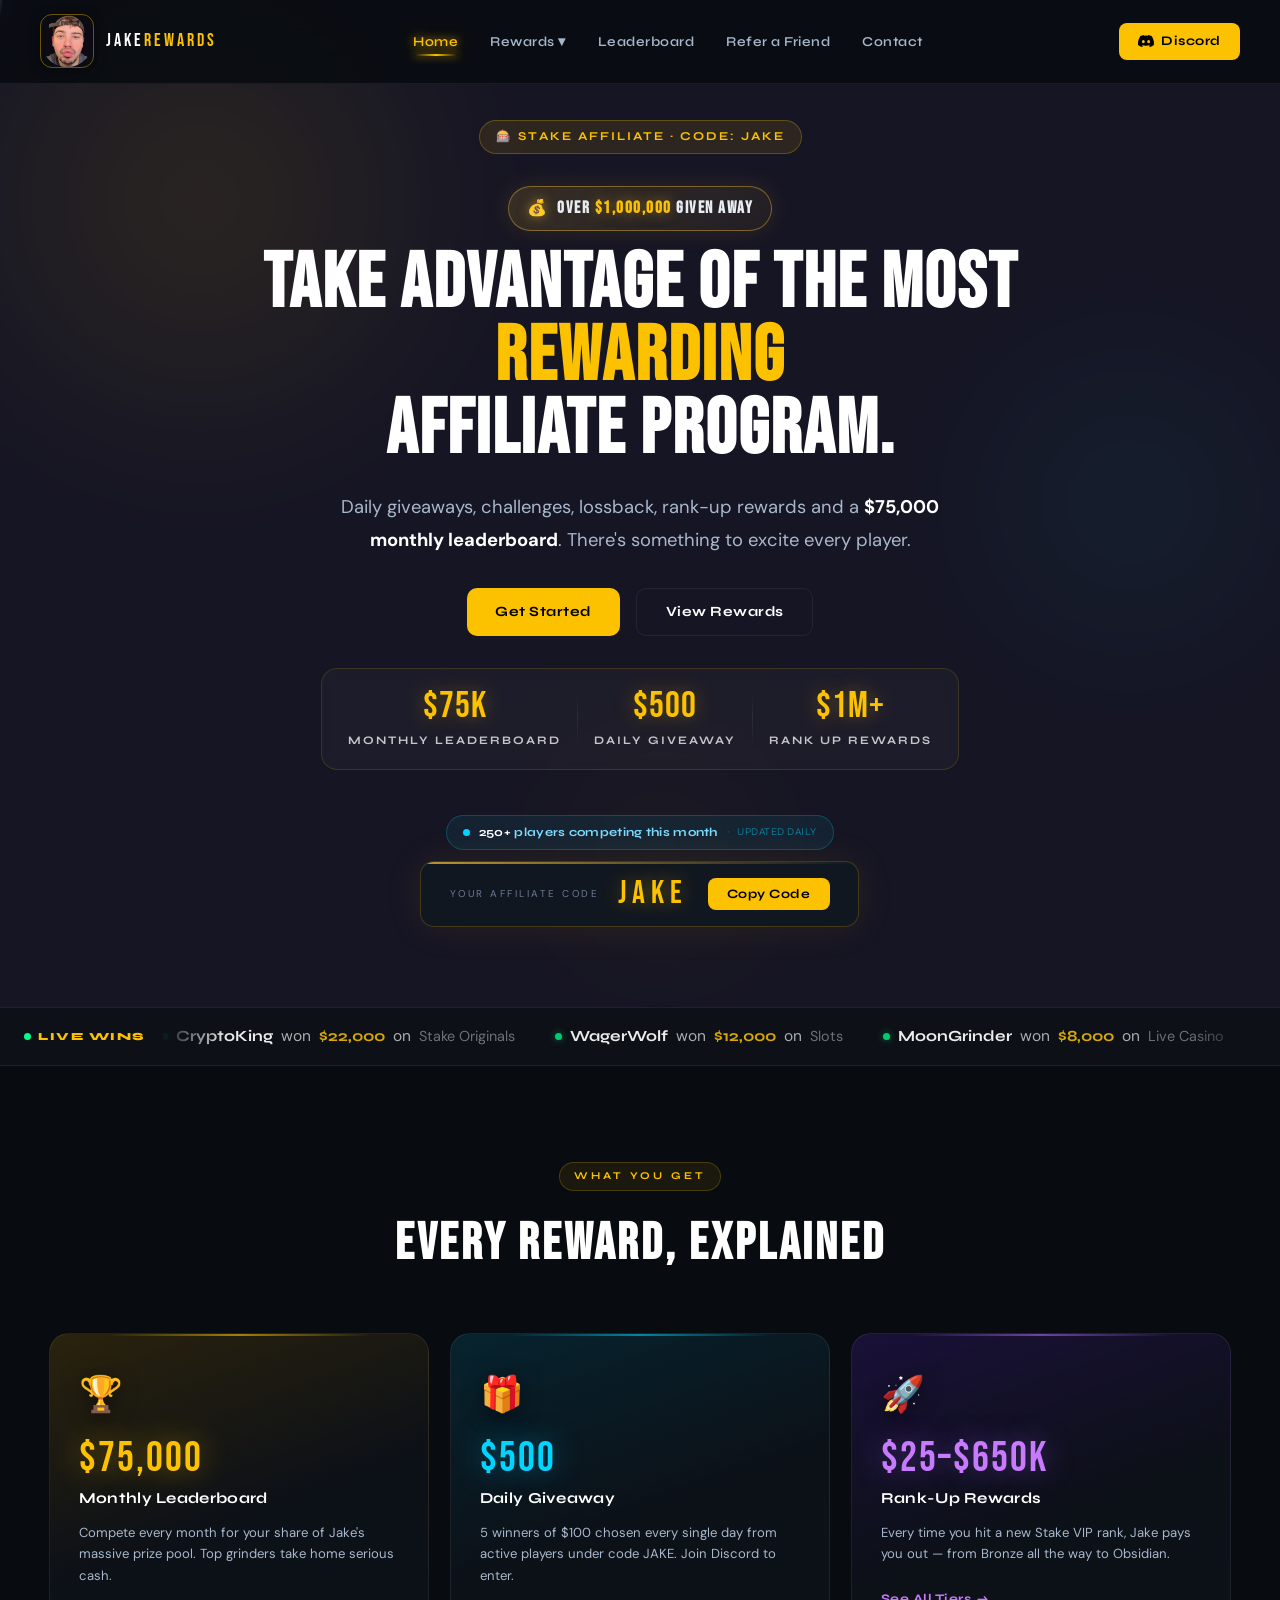
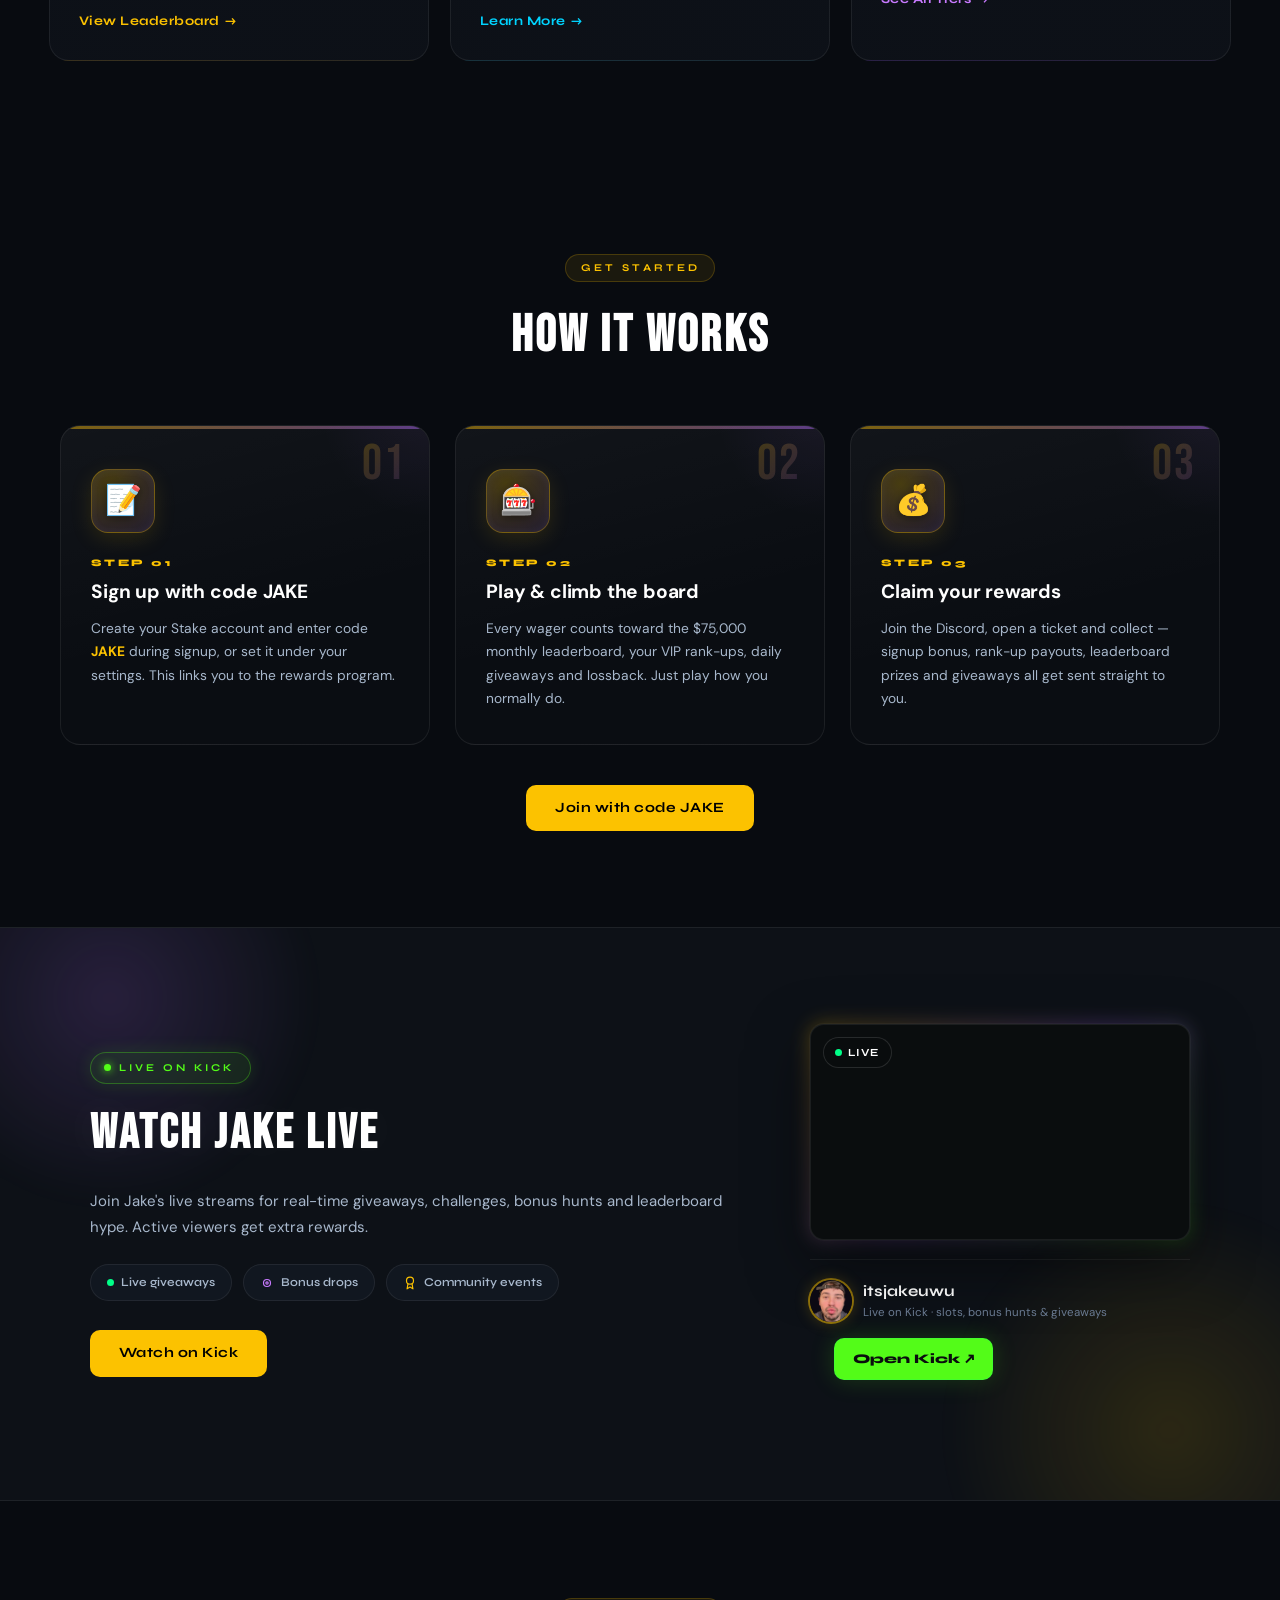
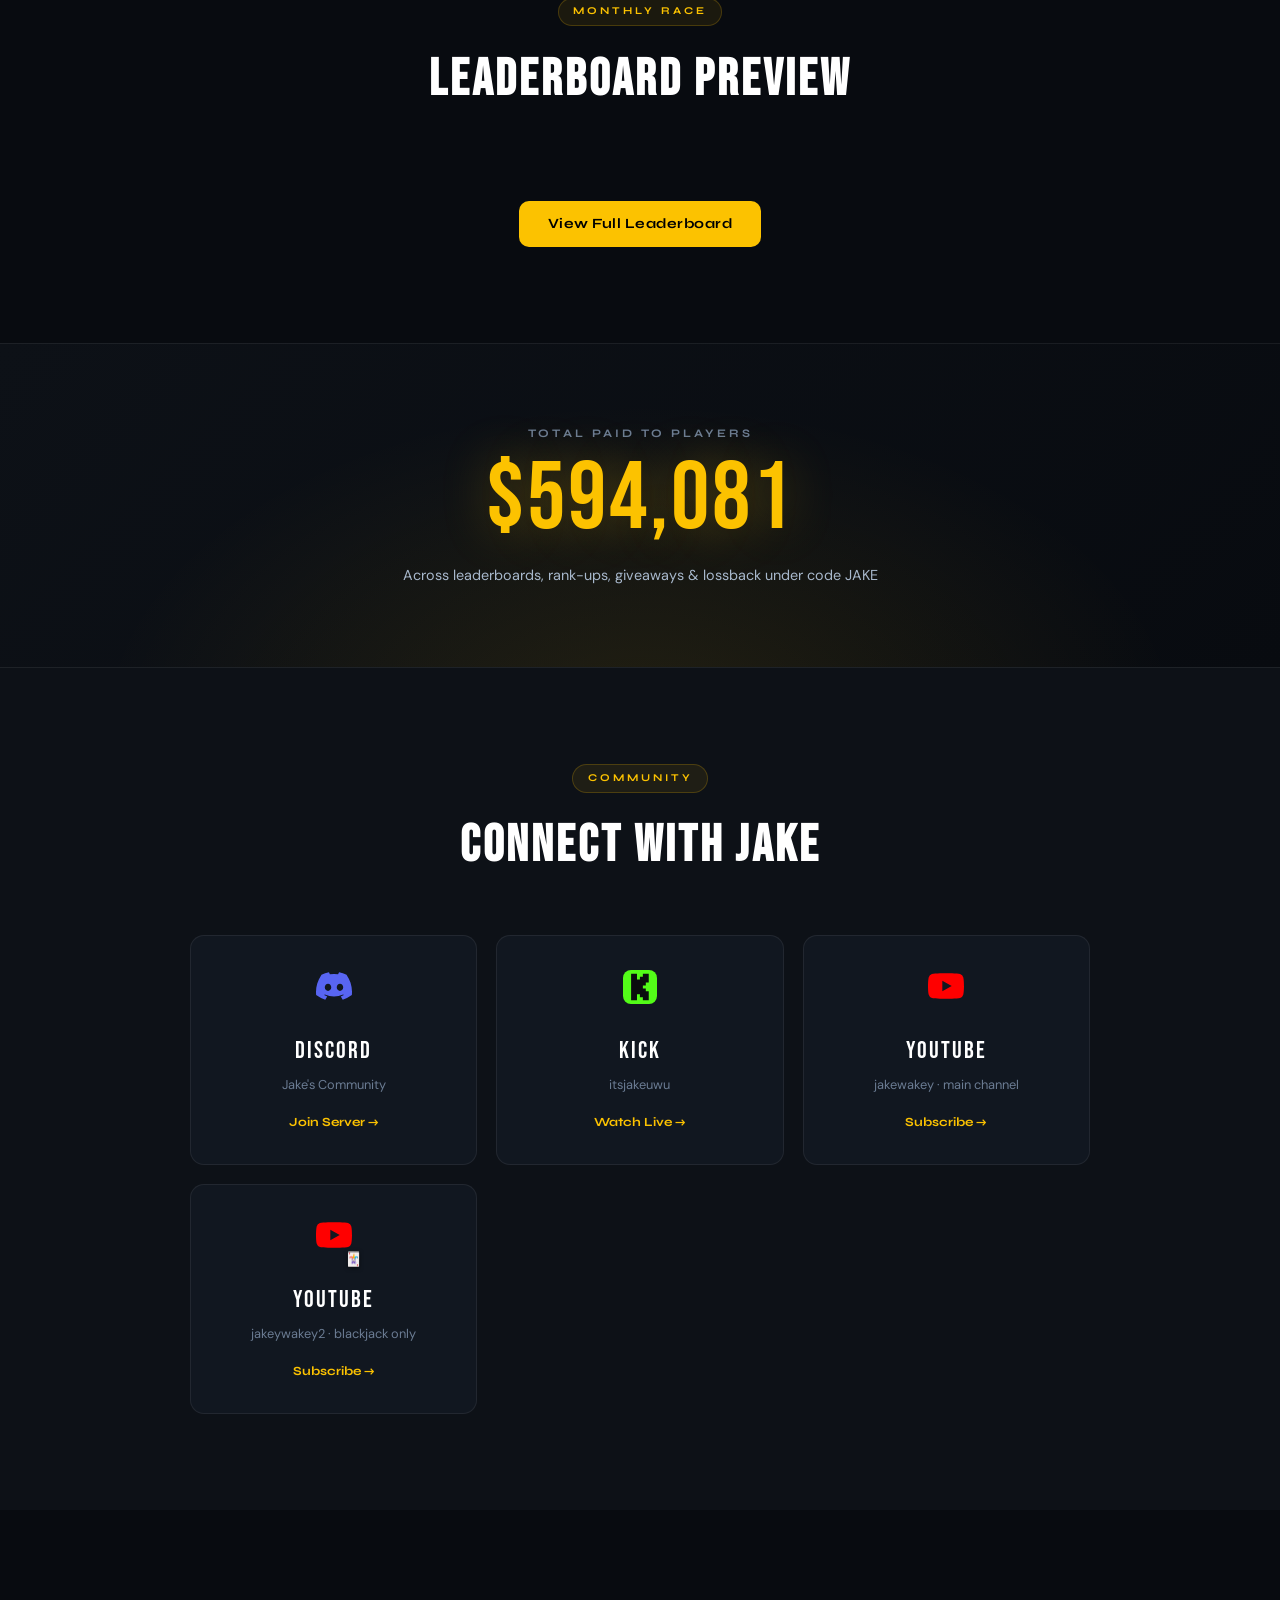
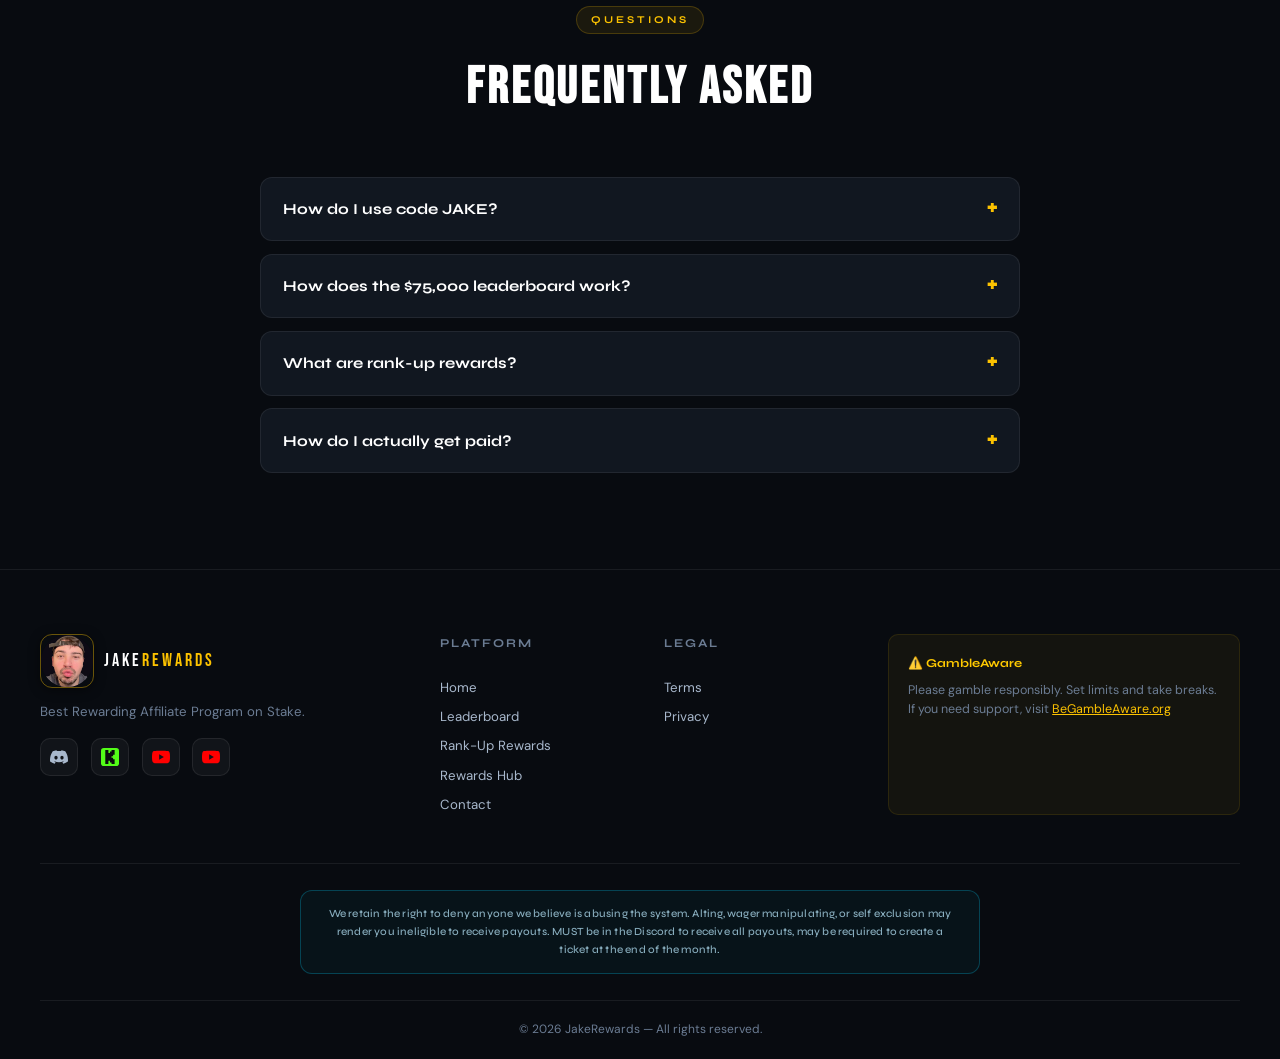
==== index.html @ cf707038 "Same gid fix for the homepage's live podium preview and hero live-player-count fetch -- both were po" ====
<!DOCTYPE html>
<html lang="en">
<head>
  <!-- Google tag (gtag.js) -->
  <script async src="https://www.googletagmanager.com/gtag/js?id=G-GYHZ8BHHX7"></script>
  <script>
    window.dataLayer = window.dataLayer || [];
    function gtag(){dataLayer.push(arguments);}
    gtag('js', new Date());
    gtag('config', 'G-GYHZ8BHHX7');
  </script>
  <meta charset="UTF-8"/>
  <link rel="icon" type="image/png" href="logo.png">
  <link rel="apple-touch-icon" href="logo.png">
  <meta name="viewport" content="width=device-width, initial-scale=1.0"/>
  <title>JakeRewards — Most Rewarding Stake Affiliate 2026</title>
  <meta name="description" content="Jake's affiliate program on Stake. $75,000 monthly leaderboard, daily $500 giveaway, rank-up rewards from Bronze to Obsidian. Use code JAKE."/>
  <meta name="keywords" content="jake rewards, stake affiliate code jake, stake leaderboard, stake rank up rewards, stake giveaway, jakerewards"/>
  <meta property="og:title" content="JakeRewards — Most Rewarding Stake Affiliate 2026"/>
  <meta property="og:description" content="$75,000 monthly leaderboard, daily $500 giveaway, rank-up rewards. Use code JAKE on Stake."/>
  <meta property="og:image" content="https://jakerewards.com/og-image.png?v=10"/>
  <meta property="og:image:width" content="1200"/>
  <meta property="og:image:height" content="630"/>
  <meta property="og:type" content="website"/>
  <meta property="og:url" content="https://jakerewards.com/"/>
  <meta name="twitter:card" content="summary_large_image"/>
  <meta name="twitter:title" content="JakeRewards — Most Rewarding Stake Affiliate 2026"/>
  <meta name="twitter:description" content="$75,000 monthly leaderboard, daily $500 giveaway, rank-up rewards. Use code JAKE on Stake."/>
  <meta name="twitter:image" content="https://jakerewards.com/og-image.png?v=10"/>
  <link rel="preconnect" href="https://fonts.googleapis.com"/>
  <link rel="preconnect" href="https://fonts.gstatic.com" crossorigin/>
  <link href="https://fonts.googleapis.com/css2?family=Bebas+Neue&family=Syne:wght@400;600;700;800&family=DM+Sans:wght@300;400;500&display=swap" rel="stylesheet" media="print" onload="this.media='all'"/>
  <noscript><link href="https://fonts.googleapis.com/css2?family=Bebas+Neue&family=Syne:wght@400;600;700;800&family=DM+Sans:wght@300;400;500&display=swap" rel="stylesheet"/></noscript>
  <link rel="stylesheet" href="style.css"/>
<style>
@keyframes badgeFloat{0%,100%{transform:translateY(0)}50%{transform:translateY(-5px)}}
@keyframes shimmerLine{0%{left:-100%}100%{left:100%}}
@keyframes codeGlow{0%,100%{text-shadow:0 0 20px rgba(230,180,50,0.3)}50%{text-shadow:0 0 40px rgba(230,180,50,0.7),0 0 80px rgba(230,180,50,0.3)}}
@keyframes rewardPulse{0%,100%{transform:scale(1)}50%{transform:scale(1.05)}}
@keyframes socialFloat{0%,100%{transform:translateY(0)}50%{transform:translateY(-6px)}}
/* ── "Over $1,000,000 given away" hero banner ── */
.hero-givenaway{
  display:inline-flex;align-items:center;gap:.55rem;
  margin:.5rem 0 1.1rem;padding:.5rem 1.1rem;
  background:linear-gradient(135deg, rgba(230,180,50,0.16), rgba(230,180,50,0.06));
  border:1px solid rgba(230,180,50,0.45);
  border-radius:999px;
  font-family:'Bebas Neue',sans-serif;font-weight:700;
  letter-spacing:1.5px;text-transform:uppercase;
  font-size:1.05rem;color:#e8edf3;
  box-shadow:0 0 24px rgba(230,180,50,0.12);
  animation:hgaPulse 2.6s ease-in-out infinite;
}
.hero-givenaway .hga-icon{font-size:1rem;filter:drop-shadow(0 0 6px rgba(230,180,50,0.6));}
.hero-givenaway .hga-amount{color:#FCC200;text-shadow:0 0 14px rgba(230,180,50,0.5);}
@keyframes hgaPulse{
  0%,100%{box-shadow:0 0 18px rgba(230,180,50,0.10);border-color:rgba(230,180,50,0.40);}
  50%{box-shadow:0 0 30px rgba(230,180,50,0.22);border-color:rgba(230,180,50,0.65);}
}
@media(max-width:560px){
  .hero-givenaway{font-size:.82rem;letter-spacing:1px;padding:.45rem .9rem;}
}
</style>
</head>
<body>
<!-- Scroll progress bar -->
<div id="scroll-bar" style="position:fixed;top:0;left:0;height:3px;width:0%;background:linear-gradient(90deg,var(--gold),#ff9d2f,var(--accent));z-index:9999;transition:width .1s linear;box-shadow:0 0 10px rgba(252,194,0,0.6);pointer-events:none;"></div>

<!-- NAV -->
<nav class="nav">
  <a href="index.html" class="nav-logo">
    <img src="logo.png" class="logo-img" alt="Jake Rewards logo" width="40" height="40">
    <span class="logo-text">JAKE<span class="logo-accent">REWARDS</span></span>
  </a>
  <ul class="nav-links">
    <li><a href="index.html" class="active">Home</a></li>
    <li class="dropdown">
      <a href="rewards.html">Rewards ▾</a>
      <div class="dropdown-menu">
        <a href="leaderboard.html">$75,000 Leaderboard</a>
        <a href="rankrewards.html">Rank-Up Rewards</a>
        <a href="bonuses.html">Bonuses</a>
      </div>
    </li>
    <li><a href="leaderboard.html">Leaderboard</a></li>
    <li><a href="refer.html">Refer a Friend</a></li>
    <li><a href="https://discord.com/invite/jakethedegen" target="_blank">Contact</a></li>
  </ul>
  <a href="https://discord.com/invite/jakethedegen" target="_blank" class="nav-cta"><svg width="16" height="16" viewBox="0 0 24 24" fill="currentColor" xmlns="http://www.w3.org/2000/svg"><path d="M20.317 4.369a19.79 19.79 0 0 0-4.885-1.515.074.074 0 0 0-.079.037c-.211.375-.444.864-.608 1.249a18.27 18.27 0 0 0-5.487 0 12.6 12.6 0 0 0-.617-1.249.077.077 0 0 0-.079-.037A19.736 19.736 0 0 0 3.677 4.369a.07.07 0 0 0-.032.027C.533 9.046-.32 13.58.099 18.057a.082.082 0 0 0 .031.057 19.9 19.9 0 0 0 5.993 3.03.078.078 0 0 0 .084-.028c.462-.63.874-1.295 1.226-1.994a.076.076 0 0 0-.041-.106 13.107 13.107 0 0 1-1.872-.892.077.077 0 0 1-.008-.128c.126-.094.252-.192.372-.291a.074.074 0 0 1 .077-.01c3.928 1.793 8.18 1.793 12.062 0a.074.074 0 0 1 .078.009c.12.099.246.198.373.292a.077.077 0 0 1-.006.127 12.3 12.3 0 0 1-1.873.892.077.077 0 0 0-.041.107c.36.698.772 1.362 1.225 1.993a.076.076 0 0 0 .084.028 19.84 19.84 0 0 0 6.002-3.03.077.077 0 0 0 .032-.054c.5-5.177-.838-9.674-3.549-13.66a.061.061 0 0 0-.031-.028zM8.02 15.331c-1.183 0-2.157-1.085-2.157-2.419 0-1.333.956-2.419 2.157-2.419 1.21 0 2.176 1.096 2.157 2.42 0 1.333-.956 2.418-2.157 2.418zm7.975 0c-1.183 0-2.157-1.085-2.157-2.419 0-1.333.955-2.419 2.157-2.419 1.21 0 2.176 1.096 2.157 2.42 0 1.333-.946 2.418-2.157 2.418z"/></svg>Discord</a>
  <button class="nav-hamburger" onclick="toggleMobile()">☰</button>
</nav>
<div class="mobile-nav" id="mobile-nav">
  <a href="index.html">Home</a>
  <a href="leaderboard.html">Leaderboard</a>
  <a href="refer.html">Refer a Friend</a>
  <a href="rankrewards.html">Rank-Up Rewards</a>
  <a href="bonuses.html">Bonuses</a>
  <a href="https://discord.com/invite/jakethedegen" target="_blank">Discord</a>
</div>

<!-- HERO -->
<section class="hero">
  <div class="hero-bg">
    <div class="hero-orb orb1"></div>
    <div class="hero-orb orb2"></div>
    <div class="hero-orb orb3"></div>
    <canvas id="particles"></canvas>
    <div class="hero-cards" aria-hidden="true">
      <div class="hcard" style="left:7%;animation-delay:0s;animation-duration:15s;">
        <div class="hc-face hc-front red"><span class="hc-corner tl">J<i>♥</i></span><span class="hc-pip">♥</span><span class="hc-corner br">J<i>♥</i></span></div>
        <div class="hc-face hc-back">J</div>
      </div>
      <div class="hcard" style="left:22%;animation-delay:-9s;animation-duration:18s;">
        <div class="hc-face hc-front"><span class="hc-corner tl">J<i>♠</i></span><span class="hc-pip">♠</span><span class="hc-corner br">J<i>♠</i></span></div>
        <div class="hc-face hc-back">J</div>
      </div>
      <div class="hcard" style="left:76%;animation-delay:-4s;animation-duration:16.5s;">
        <div class="hc-face hc-front red"><span class="hc-corner tl">J<i>♦</i></span><span class="hc-pip">♦</span><span class="hc-corner br">J<i>♦</i></span></div>
        <div class="hc-face hc-back">J</div>
      </div>
      <div class="hcard" style="left:91%;animation-delay:-13s;animation-duration:19s;">
        <div class="hc-face hc-front"><span class="hc-corner tl">J<i>♣</i></span><span class="hc-pip">♣</span><span class="hc-corner br">J<i>♣</i></span></div>
        <div class="hc-face hc-back">J</div>
      </div>
    </div>
  </div>
  <div class="hero-content">
    <div class="hero-badge">🎰 Stake Affiliate · Code: JAKE</div>
    <div class="hero-givenaway">
      <span class="hga-icon">💰</span>
      <span class="hga-text">OVER <span class="hga-amount">$1,000,000</span> GIVEN AWAY</span>
    </div>
    <h1 class="hero-title">
      TAKE ADVANTAGE OF THE MOST
      <span class="hero-accent">REWARDING</span>
      AFFILIATE PROGRAM.
    </h1>
    <p class="hero-sub">Daily giveaways, challenges, lossback, rank-up rewards and a <strong>$75,000 monthly leaderboard</strong>. There's something to excite every player.</p>
    <div class="hero-btns">
      <a href="https://discord.com/invite/jakethedegen" target="_blank" class="btn-primary">Get Started</a>
      <a href="rewards.html" class="btn-ghost">View Rewards</a>
    </div>
    <div class="hero-stats">
      <div class="stat"><span class="stat-num" data-target="75000" data-prefix="$" data-suffix="K" data-divide="1000">$75K</span><span class="stat-label">Monthly Leaderboard</span></div>
      <div class="stat-divider"></div>
      <div class="stat"><span class="stat-num" data-target="500" data-prefix="$">$500</span><span class="stat-label">Daily Giveaway</span></div>
      <div class="stat-divider"></div>
      <div class="stat"><span class="stat-num" data-target="1" data-prefix="$" data-suffix="M+">$1M+</span><span class="stat-label">Rank Up Rewards</span></div>
    </div>
    <!-- Live player count bar -->
    <div class="hero-live-bar" id="hero-live-bar" style="display:none;">
      <span class="hlb-dot"></span>
      <span class="hlb-text"><span id="hlb-count">250+</span> players competing this month</span>
      <span class="hlb-sep">·</span>
      <span class="hlb-sub">updated daily</span>
    </div>
    <div class="hero-code-card" style="position:relative;overflow:hidden;margin-top:.5rem;">
      <div style="position:absolute;top:0;left:-100%;right:0;height:2px;background:linear-gradient(90deg,transparent,rgba(230,180,50,0.8),transparent);animation:shimmerLine 2.5s linear infinite;z-index:10;"></div>
      <div class="code-card-label">Your Affiliate Code</div>
      <div class="code-card-value" style="animation:codeGlow 2s ease-in-out infinite;">JAKE</div>
      <button class="code-copy-btn" onclick="copyCode()">Copy Code</button>
    </div>
    <!-- code card now inside hero-content above -->
</div>
</section>

<!-- LIVE WINS TICKER -->
<div class="wins-ticker" aria-label="Recent community wins">
  <div class="wins-ticker-tag"><span class="live-dot"></span> LIVE WINS</div>
  <div class="wins-track-wrap"><div class="wins-track" id="wins-track"></div></div>
</div>

<!-- REWARDS GRID -->
<section class="rewards-section">
  <div class="section-header">
    <div class="section-tag">What You Get</div>
    <h2>EVERY REWARD, EXPLAINED</h2>
  </div>
  <div class="rewards-grid">
    <div class="reward-card rc-gold featured" style="position:relative;overflow:hidden;">
      <canvas class="card-rain" data-colors="#e6b432,#f5c842,#fff" data-syms="₿,🏆,$,Ξ,◎"></canvas>
      <div style="position:relative;z-index:1;">
        <div class="reward-icon">🏆</div>
        <div class="reward-amount">$75,000</div>
        <div class="reward-name">Monthly Leaderboard</div>
        <p class="reward-desc">Compete every month for your share of Jake's massive prize pool. Top grinders take home serious cash.</p>
        <a href="leaderboard.html" class="reward-link">View Leaderboard</a>
      </div>
    </div>
    <div class="reward-card rc-cyan" style="position:relative;overflow:hidden;">
      <canvas class="card-rain" data-colors="#00d4ff,#fff,#e6b432" data-syms="🎁,$,💎,◎,Ξ"></canvas>
      <div style="position:relative;z-index:1;">
        <div class="reward-icon">🎁</div>
        <div class="reward-amount">$500</div>
        <div class="reward-name">Daily Giveaway</div>
        <p class="reward-desc">5 winners of $100 chosen every single day from active players under code JAKE. Join Discord to enter.</p>
        <a href="bonuses.html" class="reward-link">Learn More</a>
      </div>
    </div>
    <div class="reward-card rc-purple" style="position:relative;overflow:hidden;">
      <canvas class="card-rain" data-colors="#b464ff,#e6b432,#00d4ff" data-syms="🚀,◆,💎,$,Ξ"></canvas>
      <div style="position:relative;z-index:1;">
        <div class="reward-icon">🚀</div>
        <div class="reward-amount">$25–$650K</div>
        <div class="reward-name">Rank-Up Rewards</div>
        <p class="reward-desc">Every time you hit a new Stake VIP rank, Jake pays you out — from Bronze all the way to Obsidian.</p>
        <a href="rankrewards.html" class="reward-link">See All Tiers</a>
      </div>
    </div>
  </div>
</section>


<!-- HOW IT WORKS -->
<section class="how-section">
  <div class="section-header">
    <div class="section-tag">Get Started</div>
    <h2>HOW IT WORKS</h2>
  </div>
  <div class="how-grid" id="how-grid">
    <div class="how-step">
      <span class="how-num">01</span>
      <div class="how-icon-wrap"><span class="how-icon">📝</span></div>
      <div class="how-eyebrow">Step 01</div>
      <h3>Sign up with code JAKE</h3>
      <p>Create your Stake account and enter code <strong>JAKE</strong> during signup, or set it under your settings. This links you to the rewards program.</p>
    </div>
    <div class="how-step">
      <span class="how-num">02</span>
      <div class="how-icon-wrap"><span class="how-icon">🎰</span></div>
      <div class="how-eyebrow">Step 02</div>
      <h3>Play &amp; climb the board</h3>
      <p>Every wager counts toward the $75,000 monthly leaderboard, your VIP rank-ups, daily giveaways and lossback. Just play how you normally do.</p>
    </div>
    <div class="how-step">
      <span class="how-num">03</span>
      <div class="how-icon-wrap"><span class="how-icon">💰</span></div>
      <div class="how-eyebrow">Step 03</div>
      <h3>Claim your rewards</h3>
      <p>Join the Discord, open a ticket and collect — signup bonus, rank-up payouts, leaderboard prizes and giveaways all get sent straight to you.</p>
    </div>
  </div>
  <div style="text-align:center;margin-top:2.5rem;">
    <a href="https://stake.com/?c=JAKE" target="_blank" class="btn-primary">Join with code JAKE</a>
  </div>
</section>

<!-- LIVE STREAM -->
<section class="stream-section">
  <div class="stream-inner">
    <div class="stream-info">
      <div class="tag-kick"><span class="live-dot"></span>Live on Kick</div>
      <h2>WATCH JAKE LIVE</h2>
      <p>Join Jake's live streams for real-time giveaways, challenges, bonus hunts and leaderboard hype. Active viewers get extra rewards.</p>
      <div class="stream-badges">
        <div class="stream-badge b-green"><span class="live-dot"></span> Live giveaways</div>
        <div class="stream-badge b-purple"><svg viewBox="0 0 24 24" fill="none" stroke="currentColor" stroke-width="2" stroke-linecap="round" stroke-linejoin="round"><circle cx="12" cy="12" r="6"/><circle cx="12" cy="12" r="2"/></svg> Bonus drops</div>
        <div class="stream-badge b-gold"><svg viewBox="0 0 24 24" fill="none" stroke="currentColor" stroke-width="2" stroke-linecap="round" stroke-linejoin="round"><circle cx="12" cy="8" r="6"/><path d="M8.5 13.5 7 22l5-3 5 3-1.5-8.5"/></svg> Community events</div>
      </div>
      <a href="https://kick.com/itsjakeuwu" target="_blank" class="btn-primary btn-shine">Watch on Kick</a>
    </div>
    <div class="stream-card">
      <div class="stream-frame-wrap">
        <div class="stream-card-glow"></div>
        <div class="stream-frame">
          <div class="stream-corner-badge"><span class="live-dot"></span>LIVE</div>
          <iframe class="stream-iframe" src="https://player.kick.com/itsjakeuwu"
            allow="autoplay; fullscreen; encrypted-media; picture-in-picture"
            allowfullscreen loading="lazy" referrerpolicy="strict-origin-when-cross-origin"
            title="Jake live on Kick"></iframe>
        </div>
      </div>
      <div class="stream-footer">
        <div class="stream-footer-id">
          <img src="logo.png" class="stream-avatar-sm" alt="Jake avatar" width="40" height="40">
          <div>
            <div class="stream-name">itsjakeuwu</div>
            <div class="stream-platform">Live on Kick · slots, bonus hunts &amp; giveaways</div>
          </div>
        </div>
        <a href="https://kick.com/itsjakeuwu" target="_blank" class="stream-watch-btn">Open Kick ↗</a>
      </div>
    </div>
  </div>
</section>

<!-- LEADERBOARD PREVIEW -->
<section class="lb-preview-section">
  <div class="section-header">
    <div class="section-tag">Monthly Race</div>
    <h2>LEADERBOARD PREVIEW</h2>
  </div>
  <div class="podium" id="home-podium"></div>
  <div style="text-align:center;margin-top:2rem;">
    <a href="leaderboard.html" class="btn-primary">View Full Leaderboard</a>
  </div>
</section>


<!-- TOTAL PAID BAND -->
<section class="paid-band">
  <div class="paid-inner">
    <div class="paid-label">Total Paid To Players</div>
    <div class="paid-counter" id="paid-counter">$0</div>
    <div class="paid-sub">Across leaderboards, rank-ups, giveaways &amp; lossback under code JAKE</div>
  </div>
</section>

<!-- SOCIALS -->
<section class="socials-section">
  <div class="section-header">
    <div class="section-tag">Community</div>
    <h2>CONNECT WITH JAKE</h2>
  </div>
  <div class="socials-grid">
    <a href="https://discord.com/invite/jakethedegen" target="_blank" class="social-card discord">
      <div class="social-icon"><svg width="36" height="36" viewBox="0 0 127.14 96.36" fill="#5865F2" xmlns="http://www.w3.org/2000/svg"><path d="M107.7,8.07A105.15,105.15,0,0,0,81.47,0a72.06,72.06,0,0,0-3.36,6.83A97.68,97.68,0,0,0,49,6.83,72.37,72.37,0,0,0,45.64,0,105.89,105.89,0,0,0,19.39,8.09C2.79,32.65-1.71,56.6.54,80.21h0A105.73,105.73,0,0,0,32.71,96.36,77.7,77.7,0,0,0,39.6,85.25a68.42,68.42,0,0,1-10.85-5.18c.91-.66,1.8-1.34,2.66-2a75.57,75.57,0,0,0,64.32,0c.87.71,1.76,1.39,2.66,2a68.68,68.68,0,0,1-10.87,5.19,77,77,0,0,0,6.89,11.1A105.25,105.25,0,0,0,126.6,80.22h0C129.24,52.84,122.09,29.11,107.7,8.07ZM42.45,65.69C36.18,65.69,31,60,31,53s5-12.74,11.43-12.74S54,46,53.89,53,48.84,65.69,42.45,65.69Zm42.24,0C78.41,65.69,73.25,60,73.25,53s5-12.74,11.44-12.74S96.23,46,96.12,53,91.08,65.69,84.69,65.69Z"/></svg></div>
      <div class="social-name">Discord</div>
      <div class="social-handle">Jake's Community</div>
      <div class="social-cta">Join Server →</div>
    </a>
    <a href="https://kick.com/itsjakeuwu" target="_blank" class="social-card kick">
      <div class="social-icon"><svg width="34" height="34" viewBox="0 0 256 256" fill="none" xmlns="http://www.w3.org/2000/svg"><rect width="256" height="256" rx="60" fill="#53FC18"/><path transform="translate(61,28) scale(0.82)" fill="#0a0d0e" d="M0 0h54v54h27v-27h27v-27h54v81h-27v27h-27v27h27v27h27v81h-54v-27h-27v-27h-27v54h-54Z"/></svg></div>
      <div class="social-name">Kick</div>
      <div class="social-handle">itsjakeuwu</div>
      <div class="social-cta">Watch Live →</div>
    </a>
    <a href="https://www.youtube.com/@itsjakex" target="_blank" class="social-card youtube">
      <div class="social-icon"><svg width="36" height="36" viewBox="0 0 24 24" fill="#FF0000" xmlns="http://www.w3.org/2000/svg"><path d="M23.498 6.186a3.016 3.016 0 0 0-2.122-2.136C19.505 3.545 12 3.545 12 3.545s-7.505 0-9.377.505A3.017 3.017 0 0 0 .502 6.186C0 8.07 0 12 0 12s0 3.93.502 5.814a3.016 3.016 0 0 0 2.122 2.136c1.871.505 9.376.505 9.376.505s7.505 0 9.377-.505a3.015 3.015 0 0 0 2.122-2.136C24 15.93 24 12 24 12s0-3.93-.502-5.814zM9.545 15.568V8.432L15.818 12l-6.273 3.568z"/></svg></div>
      <div class="social-name">YouTube</div>
      <div class="social-handle">jakewakey · main channel</div>
      <div class="social-cta">Subscribe →</div>
    </a>
    <a href="https://www.youtube.com/@jakeplaysbj" target="_blank" class="social-card youtube">
      <div class="social-icon"><svg width="36" height="36" viewBox="0 0 24 24" fill="#FF0000" xmlns="http://www.w3.org/2000/svg"><path d="M23.498 6.186a3.016 3.016 0 0 0-2.122-2.136C19.505 3.545 12 3.545 12 3.545s-7.505 0-9.377.505A3.017 3.017 0 0 0 .502 6.186C0 8.07 0 12 0 12s0 3.93.502 5.814a3.016 3.016 0 0 0 2.122 2.136c1.871.505 9.376.505 9.376.505s7.505 0 9.377-.505a3.015 3.015 0 0 0 2.122-2.136C24 15.93 24 12 24 12s0-3.93-.502-5.814zM9.545 15.568V8.432L15.818 12l-6.273 3.568z"/></svg><span class="yt-badge">🃏</span></div>
      <div class="social-name">YouTube</div>
      <div class="social-handle">jakeywakey2 · blackjack only</div>
      <div class="social-cta">Subscribe →</div>
    </a>
  </div>
</section>


<!-- FAQ -->
<section class="faq-section">
  <div class="section-header">
    <div class="section-tag">Questions</div>
    <h2>FREQUENTLY ASKED</h2>
  </div>
  <div class="faq-list">
    <div class="faq-item">
      <button class="faq-q">How do I use code JAKE?<span class="faq-chev">+</span></button>
      <div class="faq-a"><p>When you register on Stake, enter <strong>JAKE</strong> in the referral/affiliate code field. Already have an account? You can add the code under your account settings, then join the Discord to start claiming rewards.</p></div>
    </div>
    <div class="faq-item">
      <button class="faq-q">How does the $75,000 leaderboard work?<span class="faq-chev">+</span></button>
      <div class="faq-a"><p>Every dollar you wager under code JAKE counts toward your monthly position. The board resets at the start of each month and the top 100 players split the prize pool. Wagers are weighted by game RTP — see the leaderboard page for the exact rules.</p></div>
    </div>
    <div class="faq-item">
      <button class="faq-q">What are rank-up rewards?<span class="faq-chev">+</span></button>
      <div class="faq-a"><p>Each time you hit a new Stake VIP rank (Bronze through Obsidian), Jake pays you a bonus on top of Stake's own reward — from $25 at the lower tiers up to massive payouts at the top. Check the Rank-Up Rewards page for the full list.</p></div>
    </div>
    <div class="faq-item">
      <button class="faq-q">How do I actually get paid?<span class="faq-chev">+</span></button>
      <div class="faq-a"><p>Everything runs through the Discord. Join the server, open a support ticket, and the team verifies your account and sends your rewards in crypto. It usually only takes a few minutes.</p></div>
    </div>
  </div>
</section>

<!-- FOOTER -->
<footer class="footer">
  <div class="footer-inner">
    <div class="footer-brand">
      <div class="footer-logo">
        <img src="logo.png" class="logo-img" alt="Jake Rewards logo" width="40" height="40">
        <span class="logo-text">JAKE<span class="logo-accent">REWARDS</span></span>
      </div>
      <p class="footer-tagline">Best Rewarding Affiliate Program on Stake.</p>
      <div class="footer-socials">
        <a href="https://discord.com/invite/jakethedegen" target="_blank" class="fs-discord" title="Discord"><svg viewBox="0 0 24 24" fill="currentColor" xmlns="http://www.w3.org/2000/svg"><path d="M20.317 4.369a19.79 19.79 0 0 0-4.885-1.515.074.074 0 0 0-.079.037c-.211.375-.444.864-.608 1.249a18.27 18.27 0 0 0-5.487 0 12.6 12.6 0 0 0-.617-1.249.077.077 0 0 0-.079-.037A19.736 19.736 0 0 0 3.677 4.369a.07.07 0 0 0-.032.027C.533 9.046-.32 13.58.099 18.057a.082.082 0 0 0 .031.057 19.9 19.9 0 0 0 5.993 3.03.078.078 0 0 0 .084-.028c.462-.63.874-1.295 1.226-1.994a.076.076 0 0 0-.041-.106 13.107 13.107 0 0 1-1.872-.892.077.077 0 0 1-.008-.128c.126-.094.252-.192.372-.291a.074.074 0 0 1 .077-.01c3.928 1.793 8.18 1.793 12.062 0a.074.074 0 0 1 .078.009c.12.099.246.198.373.292a.077.077 0 0 1-.006.127 12.3 12.3 0 0 1-1.873.892.077.077 0 0 0-.041.107c.36.698.772 1.362 1.225 1.993a.076.076 0 0 0 .084.028 19.84 19.84 0 0 0 6.002-3.03.077.077 0 0 0 .032-.054c.5-5.177-.838-9.674-3.549-13.66a.061.061 0 0 0-.031-.028zM8.02 15.331c-1.183 0-2.157-1.085-2.157-2.419 0-1.333.956-2.419 2.157-2.419 1.21 0 2.176 1.096 2.157 2.42 0 1.333-.956 2.418-2.157 2.418zm7.975 0c-1.183 0-2.157-1.085-2.157-2.419 0-1.333.955-2.419 2.157-2.419 1.21 0 2.176 1.096 2.157 2.42 0 1.333-.946 2.418-2.157 2.418z"/></svg></a>
        <a href="https://kick.com/itsjakeuwu" target="_blank" class="fs-kick" title="Kick"><svg viewBox="0 0 256 256" fill="none" xmlns="http://www.w3.org/2000/svg"><rect width="256" height="256" rx="40" fill="currentColor" style="color:#53FC18"/><path transform="translate(61,28) scale(0.82)" fill="#0a0d0e" d="M0 0h54v54h27v-27h27v-27h54v81h-27v27h-27v27h27v27h27v81h-54v-27h-27v-27h-27v54h-54Z"/></svg></a>
        <a href="https://www.youtube.com/@itsjakex" target="_blank" class="fs-youtube" title="YouTube"><svg viewBox="0 0 24 24" fill="currentColor" xmlns="http://www.w3.org/2000/svg" style="color:#FF0000"><path d="M23.498 6.186a3.016 3.016 0 0 0-2.122-2.136C19.505 3.545 12 3.545 12 3.545s-7.505 0-9.377.505A3.017 3.017 0 0 0 .502 6.186C0 8.07 0 12 0 12s0 3.93.502 5.814a3.016 3.016 0 0 0 2.122 2.136c1.871.505 9.376.505 9.376.505s7.505 0 9.377-.505a3.015 3.015 0 0 0 2.122-2.136C24 15.93 24 12 24 12s0-3.93-.502-5.814zM9.545 15.568V8.432L15.818 12l-6.273 3.568z"/></svg></a>
        <a href="https://www.youtube.com/@jakeplaysbj" target="_blank" class="fs-youtube" title="YouTube (BJ)"><svg viewBox="0 0 24 24" fill="currentColor" xmlns="http://www.w3.org/2000/svg" style="color:#FF0000"><path d="M23.498 6.186a3.016 3.016 0 0 0-2.122-2.136C19.505 3.545 12 3.545 12 3.545s-7.505 0-9.377.505A3.017 3.017 0 0 0 .502 6.186C0 8.07 0 12 0 12s0 3.93.502 5.814a3.016 3.016 0 0 0 2.122 2.136c1.871.505 9.376.505 9.376.505s7.505 0 9.377-.505a3.015 3.015 0 0 0 2.122-2.136C24 15.93 24 12 24 12s0-3.93-.502-5.814zM9.545 15.568V8.432L15.818 12l-6.273 3.568z"/></svg></a>
      </div>
    </div>
    <div class="footer-col">
      <h4>Platform</h4>
      <a href="index.html">Home</a>
      <a href="leaderboard.html">Leaderboard</a>
      <a href="rankrewards.html">Rank-Up Rewards</a>
      <a href="rewards.html">Rewards Hub</a>
      <a href="https://discord.com/invite/jakethedegen" target="_blank">Contact</a>
    </div>
    <div class="footer-col">
      <h4>Legal</h4>
      <a href="terms.html">Terms</a>
      <a href="privacy.html">Privacy</a>
    </div>
    <div class="footer-responsible">
      <div class="responsible-badge">⚠️ GambleAware</div>
      <p>Please gamble responsibly. Set limits and take breaks. If you need support, visit <a href="https://www.begambleaware.org/" target="_blank">BeGambleAware.org</a></p>
    </div>
  </div>
  <div class="footer-disclaimer-wrap">
    <div class="footer-disclaimer">We retain the right to deny anyone we believe is abusing the system. Alting, wager manipulating, or self exclusion may render you ineligible to receive payouts. MUST be in the Discord to receive all payouts, may be required to create a ticket at the end of the month.</div>
  </div>
  <div class="footer-bottom">© 2026 JakeRewards — All rights reserved.</div>
</footer>

<div id="copy-toast" class="copy-toast">Code Copied! 🎉</div>

<script>
function toggleMobile(){
  const m=document.getElementById('mobile-nav');
  m.classList.toggle('open');
}
function copyCode(){
  navigator.clipboard.writeText('JAKE').then(()=>{
    const t=document.getElementById('copy-toast');
    t.classList.add('show');
    setTimeout(()=>t.classList.remove('show'),2000);
  });
}

// ===== Leaderboard-driven homepage widgets =====
function _fmtShort(n){
  if(n>=1e6) return '$'+(n/1e6).toFixed(2)+'M';
  if(n>=1e3) return '$'+(n/1e3).toFixed(0)+'K';
  return '$'+Math.round(n);
}
// Podium (top 3) — wait for deferred data like ticker + counter
// Real prize labels for home podium top 3
const _HOME_PRIZES=[{cash:20000,lb:true},{cash:10000,lb:true},{cash:5000,lb:true}];
function _homePrizeLabel(idx){const p=_HOME_PRIZES[idx];if(!p)return '';if(p.lb)return '$'+p.cash.toLocaleString()+' + 5% lossback';return '$'+p.cash.toLocaleString();}
function _maskUser(n){if(!n)return '—';if(n.length<=5)return '*'.repeat(n.length);return '*'.repeat(5)+n.slice(5);}

function initHomePodium(){
  const el=document.getElementById('home-podium');
  if(!el||!window._homeLiveData) return;
  const data=window._homeLiveData.slice().sort((a,b)=>a.rank-b.rank);
  const order=[1,0,2];
  const cls=['gold','silver','bronze'];
  const delays={gold:'0s',silver:'.12s',bronze:'.24s'};
  order.forEach(idx=>{
    const p=data[idx]; if(!p) return;
    const rank=idx+1;
    const c=cls[idx];
    const card=document.createElement('div');
    card.className='podium-card '+c;
    card.style.transitionDelay=delays[c];
    const aura=(c==='gold')?'<div class="podium-aura"></div>':'';
    card.innerHTML=
      aura+'<div class="podium-slash"></div>'+
      '<div class="podium-body">'+
      (rank===1?'<div class="podium-crown">👑</div>':'')+
      '<div class="podium-rank">'+rank+'</div>'+
      '<div class="podium-avatar">'+p.user.charAt(0).toUpperCase()+'</div>'+
      '<div class="podium-name">'+_maskUser(p.user)+'</div>'+
      '<div class="podium-wager">Wagered: '+_fmtShort(p.wagered)+'</div>'+
      '<div class="podium-prize">'+_homePrizeLabel(idx)+'</div>'+
      '</div>';
    el.appendChild(card);
  });
  // Count up prize numbers when the podium scrolls into view
  const pObs=new IntersectionObserver(es=>{
    es.forEach(e=>{
      if(e.isIntersecting){
        e.target.querySelectorAll('.pp-num').forEach(span=>{
          const t=+span.dataset.target; let cur=0; const step=t/40;
          const iv=setInterval(()=>{cur=Math.min(cur+step,t);span.textContent='$'+Math.round(cur).toLocaleString();if(cur>=t)clearInterval(iv);},22);
        });
        pObs.unobserve(e.target);
      }
    });
  },{threshold:0.5});
  el.querySelectorAll('.podium-card').forEach(c=>pObs.observe(c));
  // Perf: only run the looping podium animations while they're actually on screen
  const animObs=new IntersectionObserver(es=>{
    es.forEach(e=>{
      e.target.classList.toggle('anim-active', e.isIntersecting);
      // also add visible when in view (cards created after page load miss the main observer)
      if(e.isIntersecting) e.target.classList.add('visible');
    });
  },{threshold:0.05});
  el.querySelectorAll('.podium-card').forEach(c=>animObs.observe(c));
  // If already in viewport when created, add visible immediately
  requestAnimationFrame(()=>{
    el.querySelectorAll('.podium-card').forEach(c=>{
      const r=c.getBoundingClientRect();
      if(r.top < window.innerHeight && r.bottom > 0) c.classList.add('visible');
    });
  });
}
// Fetch live sheet data for homepage podium
const HOME_SHEET_CSV='https://docs.google.com/spreadsheets/d/1SW5j8VUSEcbj2Te9naiFB_zQzpwyjWnsjKyMxcM5l90/export?format=csv&gid=235680015';
async function loadHomeLiveSheet(){
  try{
    const res=await fetch(HOME_SHEET_CSV);
    if(!res.ok) throw new Error('HTTP '+res.status);
    const raw=await res.text();
    // Strip \r, proper quoted CSV parser (handles "$850,246.60" in wagered column)
    function parseLine(line){
      const cols=[];let cur='',inQ=false;
      for(let i=0;i<line.length;i++){
        const ch=line[i];
        if(ch==='"'){inQ=!inQ;continue;}
        if(ch===','&&!inQ){cols.push(cur.trim());cur='';continue;}
        cur+=ch;
      }
      cols.push(cur.trim());return cols;
    }
    const lines=raw.replace(/\r/g,'').trim().split('\n');
    if(lines.length<2) throw new Error('empty');
    const headers=parseLine(lines[0]).map(h=>h.toLowerCase().replace(/\s+/g,'_').trim());
    const rows=[];
    for(let i=1;i<lines.length;i++){
      if(!lines[i].trim())continue;
      const cols=parseLine(lines[i]);
      const row={};
      headers.forEach((h,j)=>row[h]=(cols[j]||'').trim());
      rows.push(row);
    }
    // Exact sheet columns: affiliate_name | campaign_code | user_name | wagered | rank | start_date_utc | end_date_utc
    const live=rows.map((r,i)=>({
      user: r['user_name']||r['username']||r['user']||('Player '+(i+1)),
      wagered: parseFloat((r['wagered']||r['wager']||'0').replace(/[$,]/g,''))||0,
      rank: parseInt(r['rank'])||i+1,
    })).filter(r=>r.wagered>0).sort((a,b)=>a.rank-b.rank);
    if(live.length>0){
      window._homeLiveData=live;
      document.getElementById('home-podium').innerHTML='';
      initHomePodium();
    }
  }catch(e){
    console.warn('Home sheet load failed:',e.message);
  }
}
// Load live sheet on page load
if(document.readyState==='complete'){loadHomeLiveSheet();}
else{window.addEventListener('load',loadHomeLiveSheet,{once:true});}
// Wins ticker — hardcoded community wins
(function(){
  const track=document.getElementById('wins-track');
  if(!track) return;
  const wins=[
    {user:'CryptoKing',amount:22000,game:'Stake Originals'},{user:'WagerWolf',amount:12000,game:'Slots'},
    {user:'MoonGrinder',amount:8000,game:'Live Casino'},{user:'SlotSensei',amount:6000,game:'Pragmatic Play'},
    {user:'DiamondHands',amount:5000,game:'Stake Originals'},{user:'NightRider',amount:4000,game:'Blackjack'},
    {user:'LuckyCrypto',amount:3500,game:'Roulette'},{user:'HighRoller99',amount:3000,game:'Slots'},
    {user:'BetKing',amount:2500,game:'Baccarat'},{user:'GoldRush',amount:2000,game:'Stake Dice'},
    {user:'SpinMaster',amount:1700,game:'Book of Dead'},{user:'CasinoAce',amount:1500,game:'Blackjack'},
    {user:'RollTheDice',amount:1400,game:'Plinko'},{user:'JackpotJoe',amount:1200,game:'Slots'},
    {user:'BetBlitz',amount:1200,game:'Live Dealer'},{user:'WinStreak',amount:900,game:'Roulette'},
    {user:'StackStar',amount:750,game:'Stake Originals'},{user:'FullSend',amount:600,game:'Slots'},
    {user:'NovaBet',amount:500,game:'Crash'},{user:'PurpleAce',amount:450,game:'Baccarat'}
  ];
  const make=w=>'<div class="win-pill"><span class="win-dot"></span><span class="win-user">'+w.user+'</span> won <span class="win-amt">$'+w.amount.toLocaleString()+'</span> on <span class="win-game">'+w.game+'</span></div>';
  const html=wins.map(make).join('');
  track.innerHTML=html+html;
})();
// Total paid counter — wait for deferred data, then set up observer
function initPaidCounter(){
  const el=document.getElementById('paid-counter');
  if(!el) return;
  const target=1284500; // Update this number manually when needed
  let done=false;
  const obs=new IntersectionObserver(es=>{
    es.forEach(e=>{
      if(e.isIntersecting&&!done){
        done=true; let cur=0; const step=target/80;
        const t=setInterval(()=>{cur=Math.min(cur+step,target);el.textContent='$'+Math.round(cur).toLocaleString();if(cur>=target)clearInterval(t);},18);
      }
    });
  },{threshold:0.4});
  obs.observe(el);
}
if(document.readyState==='complete'){initPaidCounter();}
else{window.addEventListener('load',initPaidCounter,{once:true});}
// Pause wins ticker when tab hidden
document.addEventListener('visibilitychange',()=>{
  const track=document.getElementById('wins-track');
  if(track) track.style.animationPlayState=document.hidden?'paused':'running';
});
// FAQ accordion
document.querySelectorAll('.faq-q').forEach(btn=>{
  btn.addEventListener('click',()=>{
    const item=btn.parentElement;
    const open=item.classList.contains('open');
    document.querySelectorAll('.faq-item').forEach(i=>i.classList.remove('open'));
    if(!open) item.classList.add('open');
  });
});


// ===== Hero animated background =====
// Flip BG_MODE to 'particles' to instantly restore the classic gold-dust background.
const BG_MODE='storm';   // 'storm' | 'particles'
const canvas=document.getElementById('particles');
const ctx=canvas.getContext('2d');
let W,H;
function resizeCanvas(){W=canvas.width=window.innerWidth;H=canvas.height=window.innerHeight;}
resizeCanvas();
window.addEventListener('resize',resizeCanvas);
let _heroVisible=true;
const _heroSec=document.querySelector('.hero');
if(_heroSec&&'IntersectionObserver'in window){
  new IntersectionObserver(es=>{_heroVisible=es[0].isIntersecting;},{threshold:0}).observe(_heroSec);
}
const _reduceMotion = window.matchMedia && window.matchMedia('(prefers-reduced-motion: reduce)').matches;
const _rand=(a,b)=>a+Math.random()*(b-a);

// --- classic gold dust (kept for instant revert) ---
const pts=Array.from({length:34},()=>({x:Math.random()*W,y:Math.random()*H,vx:(Math.random()-.5)*.3,vy:(Math.random()-.5)*.3,r:Math.random()*1.5+.5,alpha:Math.random()*.4+.1}));
function drawParticlesFrame(){
  ctx.clearRect(0,0,W,H);
  pts.forEach(p=>{p.x+=p.vx;p.y+=p.vy;if(p.x<0||p.x>W)p.vx*=-1;if(p.y<0||p.y>H)p.vy*=-1;ctx.beginPath();ctx.arc(p.x,p.y,p.r,0,Math.PI*2);ctx.fillStyle=`rgba(230,180,50,${p.alpha})`;ctx.fill();});
}

// --- storm: rain + embers + purple lightning ---
function mkRain(){return {x:Math.random()*W,y:Math.random()*H,len:_rand(8,22),sp:_rand(7,13),a:_rand(.06,.22)};}
function mkEmber(){return {x:Math.random()*W,y:H+_rand(0,H),r:_rand(1,2.6),sp:_rand(.4,1.1),drift:_rand(-.4,.4),a:_rand(.3,.85)};}
let rain=[],embers=[];
function initStorm(){rain=Array.from({length:80},mkRain);embers=Array.from({length:16},mkEmber);}
// init storm data immediately — lightweight, no rendering yet
initStorm();
let bolt=null,boltLife=0,flash=0,nextBolt=performance.now()+_rand(1500,3500);
function mkBolt(){
  let x=_rand(W*0.12,W*0.88),y=0,segs=[{x,y}];
  const endY=H*_rand(.5,.92);
  while(y<endY){y+=_rand(16,40);x+=_rand(-36,36);segs.push({x,y});}
  const branches=[];
  if(Math.random()<.7){const s=segs[Math.floor(_rand(segs.length*.3,segs.length*.7))];let bx=s.x,by=s.y,b=[{x:bx,y:by}];const n=Math.floor(_rand(2,4));for(let i=0;i<n;i++){by+=_rand(14,30);bx+=_rand(-32,32);b.push({x:bx,y:by});}branches.push(b);}
  return {segs,branches};
}
function strokePath(p){ctx.beginPath();ctx.moveTo(p[0].x,p[0].y);for(let i=1;i<p.length;i++)ctx.lineTo(p[i].x,p[i].y);ctx.stroke();}
function drawStormFrame(now){
  ctx.clearRect(0,0,W,H);
  // rain
  for(const d of rain){
    d.y+=d.sp; d.x+=1.6;
    if(d.y>H){d.y=-d.len;d.x=Math.random()*W;}
    ctx.strokeStyle=`rgba(150,170,215,${d.a})`;ctx.lineWidth=1;
    ctx.beginPath();ctx.moveTo(d.x,d.y);ctx.lineTo(d.x-2.4,d.y+d.len);ctx.stroke();
  }
  // embers (fire) — solid fill with shadow glow, no per-frame gradient allocation
  ctx.save();
  ctx.shadowColor='rgba(255,140,40,0.6)';ctx.shadowBlur=6;
  for(const e of embers){
    e.y-=e.sp; e.x+=e.drift; e.a-=0.0022;
    if(e.y<-12||e.a<=0)Object.assign(e,mkEmber()),e.y=H+8,e.a=_rand(.3,.85);
    ctx.fillStyle=`rgba(255,170,70,${e.a})`;
    ctx.beginPath();ctx.arc(e.x,e.y,e.r,0,Math.PI*2);ctx.fill();
  }
  ctx.restore();
  // lightning
  if(!_reduceMotion && now>=nextBolt){bolt=mkBolt();boltLife=1;flash=1;nextBolt=now+_rand(2600,6500);}
  if(bolt&&boltLife>0){
    ctx.save();
    ctx.shadowColor='rgba(176,107,255,0.95)';ctx.shadowBlur=20;
    ctx.strokeStyle=`rgba(200,170,255,${boltLife})`;ctx.lineWidth=2.4;
    strokePath(bolt.segs);bolt.branches.forEach(strokePath);
    ctx.shadowBlur=8;ctx.strokeStyle=`rgba(255,255,255,${boltLife*0.92})`;ctx.lineWidth=1;
    strokePath(bolt.segs);
    ctx.restore();
    boltLife-=0.055;
  }
  if(flash>0){ctx.fillStyle=`rgba(150,120,225,${flash*0.10})`;ctx.fillRect(0,0,W,H);flash-=0.035;}
}

let _bgLast=0;
function bgLoop(now){
  requestAnimationFrame(bgLoop);
  if(now-_bgLast<25) return; // cap ~40fps to leave headroom for UI
  _bgLast=now;
  if(_heroVisible){ (BG_MODE==='storm') ? drawStormFrame(now||performance.now()) : drawParticlesFrame(); }
}
// start bg loop after first paint
requestAnimationFrame(bgLoop);

// Scroll animations
const observer=new IntersectionObserver(entries=>{
  entries.forEach(e=>{if(e.isIntersecting)e.target.classList.add('visible');});
},{threshold:0.1});
document.querySelectorAll('.reward-card,.social-card,.podium-card,.how-step,.faq-item').forEach(el=>observer.observe(el));
// Sequential how-step reveal — each step lights up in order with a 200ms gap
var howSteps = document.querySelectorAll('.how-step');
var howObs = new IntersectionObserver(function(entries){
  entries.forEach(function(entry){
    if(entry.isIntersecting){
      howSteps.forEach(function(step,i){
        setTimeout(function(){
          step.classList.add('visible');
          step.classList.add('how-step-lit');
          setTimeout(function(){ step.classList.remove('how-step-lit'); }, 1200);
        }, i * 220);
      });
      howObs.disconnect();
    }
  });
},{threshold:0.2});
if(document.getElementById('how-grid')) howObs.observe(document.getElementById('how-grid'));

// Staggered entrance animations
document.querySelectorAll('.reward-card').forEach((card,i)=>{
  card.style.transitionDelay = (i*0.1)+'s';
});
document.querySelectorAll('.social-card').forEach((card,i)=>{
  card.style.transitionDelay = (i*0.12)+'s';
  card.addEventListener('mouseenter',()=>card.style.animation='socialFloat 0.6s ease');
  card.addEventListener('mouseleave',()=>card.style.animation='');
});

// Animate stat numbers counting up
function animateCount(el, target, prefix='$', suffix=''){
  let current=0; const step=target/60;
  const timer=setInterval(()=>{
    current=Math.min(current+step, target);
    const val = target >= 1000 ? Math.round(current).toLocaleString() : Math.round(current);
    el.textContent = prefix + val + suffix;
    if(current>=target) clearInterval(timer);
  },16);
}
const statNums = document.querySelectorAll('.stat-num');
const statObs = new IntersectionObserver(entries=>{
  entries.forEach(e=>{
    if(e.isIntersecting){
      const el=e.target;
      const txt=el.textContent;
      setTimeout(()=>{
        if(txt.includes('75K')) animateCount(el,75,'$','K');
        else if(txt.includes('500')) animateCount(el,500,'$');
        else if(txt.includes('10')) animateCount(el,10,'$');
      }, 1000);
      statObs.unobserve(el);
    }
  });
},{threshold:0.5});
statNums.forEach(el=>statObs.observe(el));
</script>
<style>
.card-rain{position:absolute;inset:0;width:100%;height:100%;pointer-events:none;z-index:0;opacity:0.35;}
</style><script>
function initCardRain(canvas){
  const parent = canvas.parentElement;
  const ctx = canvas.getContext('2d');
  const colors = canvas.dataset.colors.split(',');
  const syms = canvas.dataset.syms.split(',');
  function resize(){canvas.width=parent.offsetWidth;canvas.height=parent.offsetHeight;}
  resize();
  window.addEventListener('resize', resize);
  const coins = [];
  function spawn(){
    coins.push({
      x: Math.random()*canvas.width,
      y: -16,
      vy: 0.5 + Math.random()*1.2,
      vx: (Math.random()-.5)*0.5,
      rot: Math.random()*360,
      rotV: (Math.random()-.5)*4,
      sym: syms[Math.floor(Math.random()*syms.length)],
      col: colors[Math.floor(Math.random()*colors.length)],
      size: 9 + Math.random()*7,
      alpha: 0.6 + Math.random()*0.4
    });
  }
  let t = 0, active = true, lastFrame = 0;
  function draw(now){
    if(!active) return;
    requestAnimationFrame(draw);
    if(now - lastFrame < 33) return; // cap ~30fps
    lastFrame = now;
    ctx.clearRect(0,0,canvas.width,canvas.height);
    t++;
    if(t % 30 === 0) spawn();
    for(let i=coins.length-1;i>=0;i--){
      const c=coins[i];
      c.y+=c.vy; c.x+=c.vx; c.rot+=c.rotV;
      if(c.y > canvas.height+20){coins.splice(i,1);continue;}
      ctx.save();
      ctx.globalAlpha = c.alpha * (1 - c.y/canvas.height*0.4);
      ctx.translate(c.x,c.y);
      ctx.rotate(c.rot*Math.PI/180);
      ctx.font = `bold ${c.size}px monospace`;
      ctx.fillStyle = c.col;
      ctx.textAlign = 'center';
      ctx.textBaseline = 'middle';
      ctx.fillText(c.sym,0,0);
      ctx.restore();
    }
  }
  // Start when card enters viewport
  const obs = new IntersectionObserver(entries=>{
    entries.forEach(e=>{
      active = e.isIntersecting && !_hovering;
      if(active) requestAnimationFrame(draw);
    });
  },{threshold:0.2});
  obs.observe(parent);
  // Pause rain while hovering so the hover animation stays buttery
  let _hovering=false;
  parent.addEventListener('mouseenter',()=>{ _hovering=true; active=false; });
  parent.addEventListener('mouseleave',()=>{ _hovering=false; active=true; requestAnimationFrame(draw); });
}
document.querySelectorAll('.card-rain').forEach(initCardRain);
</script>
<!-- ── PART 2 FEATURES ── -->
<script>
(function(){

  /* ─── 0. LIVE PLAYER COUNT ─── */
  (function(){
    var bar=document.getElementById('hero-live-bar');
    var countEl=document.getElementById('hlb-count');
    if(!bar||!countEl) return;
    // Fetch the leaderboard CSV and count rows to get live player count
    fetch('https://docs.google.com/spreadsheets/d/1SW5j8VUSEcbj2Te9naiFB_zQzpwyjWnsjKyMxcM5l90/export?format=csv&gid=235680015')
      .then(function(r){return r.text();})
      .then(function(csv){
        var rows=csv.trim().split('\n').length-1; // subtract header
        if(rows>0){
          countEl.textContent=rows;
          bar.style.display='inline-flex';
          // Animate the count in
          bar.style.opacity='0';
          bar.style.transform='translateY(8px)';
          bar.style.transition='opacity .5s ease,transform .5s ease';
          setTimeout(function(){bar.style.opacity='1';bar.style.transform='translateY(0)';},100);
        }
      }).catch(function(){
        // On error just show 250+
        countEl.textContent='250+';
        bar.style.display='inline-flex';
      });
  })();
  /* ─── 1. SCROLL PROGRESS BAR ─── */
  var bar = document.getElementById('scroll-bar');
  function updateBar(){
    var scrolled = document.documentElement.scrollTop || document.body.scrollTop;
    var total    = (document.documentElement.scrollHeight - window.innerHeight) || 1;
    bar.style.width = Math.min(100,(scrolled/total)*100)+'%';
  }
  window.addEventListener('scroll', updateBar, {passive:true});

  /* ─── 2. STAT COUNTER ANIMATION ─── */
  function animateCounter(el){
    var target  = parseFloat(el.dataset.target);
    var prefix  = el.dataset.prefix  || '';
    var suffix  = el.dataset.suffix  || '';
    var divide  = parseFloat(el.dataset.divide) || 1;
    var duration = 1800; // ms
    var start    = null;
    function easeOut(t){ return 1 - Math.pow(1-t, 3); }
    function step(ts){
      if(!start) start = ts;
      var progress = Math.min((ts - start) / duration, 1);
      var current  = Math.round(easeOut(progress) * target / divide * 10) / 10;
      var display  = Number.isInteger(current) ? current : current.toFixed(1);
      el.textContent = prefix + display + (divide > 1 ? '' : '') + suffix;
      if(progress < 1) requestAnimationFrame(step);
      else {
        el.textContent = prefix + (target/divide) + suffix;
        // Slot-machine re-pulse: briefly flash a golden glow on the number
        el.classList.add('stat-num-flash');
        setTimeout(function(){ el.classList.remove('stat-num-flash'); }, 600);
      }
    }
    requestAnimationFrame(step);
  }
  // Periodic re-tick every 8s to keep the stats feeling alive
  function reTickCounters(){
    var counterDone2 = false;
    setInterval(function(){
      document.querySelectorAll('.stat-num[data-target]').forEach(function(el){
        el.classList.add('stat-num-flash');
        setTimeout(function(){ el.classList.remove('stat-num-flash'); }, 400);
      });
    }, 8000);
  }
  reTickCounters();

  // Trigger counters when hero-stats scrolls into view
  var counterDone = false;
  var statsEl = document.querySelector('.hero-stats');
  if(statsEl){
    var cObs = new IntersectionObserver(function(entries){
      entries.forEach(function(e){
        if(e.isIntersecting && !counterDone){
          counterDone = true;
          document.querySelectorAll('.stat-num[data-target]').forEach(animateCounter);
          cObs.disconnect();
        }
      });
    }, {threshold: 0.3});
    cObs.observe(statsEl);
  }

})();
</script>
<!-- GA4 conversion event tracking -->
<script>
(function(){
  function track(name, params){
    if(typeof gtag === 'function'){ gtag('event', name, params || {}); }
  }
  document.addEventListener('click', function(e){
    var el = e.target.closest('a, button');
    if(!el) return;
    var href = (el.getAttribute('href') || '').toLowerCase();
    var txt  = (el.textContent || '').trim().slice(0, 50);

    // 1) Affiliate code copied
    if(el.classList.contains('code-copy-btn') || /copy code/i.test(txt)){
      track('affiliate_code_copied', { code: 'JAKE', page: document.title });
      return;
    }
    // 2) Stake affiliate link click — the real signup conversion
    if(href.indexOf('stake.com') > -1){
      track('stake_signup_click', { link_text: txt, link_url: href, page: document.title });
      return;
    }
    // 3) Discord link click (claim ticket / join / get started)
    if(href.indexOf('discord.com/invite') > -1 || href.indexOf('discord.gg') > -1){
      var label = /claim/i.test(txt) ? 'claim_button'
                : /get started/i.test(txt) ? 'get_started'
                : 'discord_join';
      track('discord_click', { button_text: txt, label: label, page: document.title });
      return;
    }
  }, true);
})();
</script>
<!-- Mobile bottom nav -->
<nav id="mobile-bottom-nav">
  <a href="index.html" class="mbn-item" data-page="home">
    <span class="mbn-icon">🏠</span><span>Home</span>
  </a>
  <a href="leaderboard.html" class="mbn-item" data-page="leaderboard">
    <span class="mbn-icon">🏆</span><span>Leaderboard</span>
  </a>
  <a href="bonuses.html" class="mbn-item" data-page="bonuses">
    <span class="mbn-icon">🎁</span><span>Bonuses</span>
  </a>
  <a href="https://discord.com/invite/jakethedegen" target="_blank" class="mbn-item">
    <span class="mbn-icon">💬</span><span>Discord</span>
  </a>
</nav>

<!-- Back to top button -->
<button id="back-to-top" aria-label="Back to top" onclick="window.scrollTo({top:0,behavior:'smooth'})">▲</button>
<!-- Back to top + mobile bottom nav active state -->
<script>
(function(){
  // Back to top — show after scrolling 400px
  var btn=document.getElementById('back-to-top');
  if(btn){
    window.addEventListener('scroll',function(){
      if((document.documentElement.scrollTop||document.body.scrollTop)>400){
        btn.classList.add('visible');
      } else {
        btn.classList.remove('visible');
      }
    },{passive:true});
  }
  // Mobile bottom nav — mark active item by matching current page
  var path=window.location.pathname.split('/').pop()||'index.html';
  var pageMap={'index.html':'home','leaderboard.html':'leaderboard','bonuses.html':'bonuses'};
  var activePage=pageMap[path];
  if(activePage){
    var items=document.querySelectorAll('.mbn-item[data-page]');
    items.forEach(function(item){
      if(item.dataset.page===activePage) item.classList.add('active');
    });
  }
})();
</script>
</body>
</html>
---- style.css ----
/* ── RESET & BASE ─────────────────────────────────────────────────────── */
*,*::before,*::after{box-sizing:border-box;margin:0;padding:0;}
:root{
  --bg:#080b10;
  --bg2:#0d1117;
  --card:#111720;
  --card2:#151d28;
  --border:rgba(255,255,255,0.07);
  --gold:#FCC200;
  --gold2:#FFD740;
  --accent:#00d4ff;
  --muted:#6b7c93;
  --text:#e8edf3;
  --text2:#a8b8cc;
  --radius:14px;
  --font-display:'Bebas Neue',sans-serif;
  --font-head:'Syne',sans-serif;
  --font-body:'DM Sans',sans-serif;
}
html{scroll-behavior:smooth;}
body{background:var(--bg);color:var(--text);font-family:var(--font-body);font-size:15px;line-height:1.6;overflow-x:hidden;}
/* Scroll progress bar (shared, JS controls width per page) */
#scroll-bar{position:fixed;top:0;left:0;height:3px;width:0%;background:linear-gradient(90deg,var(--gold),#ff9d2f,var(--accent));z-index:9999;transition:width .1s linear;box-shadow:0 0 10px rgba(252,194,0,0.6);pointer-events:none;}
a{text-decoration:none;color:inherit;}
img{max-width:100%;}

/* ── NAV ──────────────────────────────────────────────────────────────── */
.nav{position:fixed;top:0;left:0;right:0;z-index:100;display:flex;align-items:center;justify-content:space-between;padding:.9rem 2.5rem;background:rgba(8,11,16,0.85);backdrop-filter:blur(16px);border-bottom:1px solid var(--border);}
.nav-logo{display:flex;align-items:center;gap:12px;}
.logo-icon{width:34px;height:34px;border-radius:8px;background:var(--gold);display:flex;align-items:center;justify-content:center;font-family:var(--font-display);font-size:1.2rem;color:#000;font-weight:900;}
.logo-img{width:54px;height:54px;border-radius:12px;object-fit:cover;display:block;border:1px solid rgba(252,194,0,0.4);box-shadow:0 2px 12px rgba(0,0,0,0.45);transition:transform .2s,box-shadow .2s;}
.nav-logo:hover .logo-img{transform:translateY(-1px);box-shadow:0 4px 16px rgba(252,194,0,0.25);}
.logo-text{font-family:var(--font-display);font-size:1.1rem;letter-spacing:3px;color:#fff;}
.logo-accent{color:var(--gold);}
.nav-links{display:flex;align-items:center;gap:2rem;list-style:none;}
.nav-links a{position:relative;font-family:var(--font-head);font-size:.85rem;font-weight:600;color:var(--text2);transition:color .25s ease,text-shadow .25s ease;letter-spacing:.5px;}
/* Neon glow on hover/active — only top-level nav items (> a / dropdown trigger), not menu items */
.nav-links>li>a:hover,.nav-links>li>a.active{color:var(--gold);text-shadow:0 0 8px rgba(252,194,0,0.7),0 0 18px rgba(252,194,0,0.45);}
/* Flowing neon underline that grows from the centre */
.nav-links>li>a::after{content:"";position:absolute;left:50%;bottom:-6px;width:0;height:2px;border-radius:2px;background:linear-gradient(90deg,transparent,var(--gold),transparent);box-shadow:0 0 8px rgba(252,194,0,0.8);transform:translateX(-50%);transition:width .3s ease;}
.nav-links>li>a:hover::after,.nav-links>li>a.active::after{width:100%;}
.dropdown{position:relative;}
.dropdown-menu{display:none;position:absolute;top:100%;left:50%;transform:translateX(-50%);background:var(--card2);border:1px solid var(--border);border-radius:10px;padding:.5rem;min-width:200px;flex-direction:column;gap:2px;padding-top:calc(.5rem + 10px);margin-top:0;}
/* Invisible top padding bridges the gap so mouse can glide from nav item to menu */
.dropdown:hover .dropdown-menu{display:flex;}
.dropdown-menu a{padding:.6rem 1rem;border-radius:7px;font-size:.83rem;font-family:var(--font-head);font-weight:600;color:var(--text2);transition:all .15s;}
.dropdown-menu a:hover{background:rgba(255,255,255,0.06);color:#fff;}
.nav-cta{display:inline-flex;align-items:center;gap:7px;background:var(--gold);color:#000;font-family:var(--font-head);font-size:.82rem;font-weight:700;padding:.5rem 1.2rem;border-radius:8px;transition:all .2s;letter-spacing:.5px;}
.nav-cta:hover{background:var(--gold2);transform:translateY(-1px);}
.nav-hamburger{display:none;background:none;border:none;color:#fff;font-size:1.4rem;cursor:pointer;}
.mobile-nav{display:none;position:fixed;top:60px;left:0;right:0;background:var(--bg2);border-bottom:1px solid var(--border);flex-direction:column;z-index:99;padding:1rem 2rem;}
.mobile-nav.open{display:flex;}
.mobile-nav a{padding:.7rem 0;font-family:var(--font-head);font-weight:600;color:var(--text2);border-bottom:1px solid var(--border);}
.mobile-nav a:last-child{border-bottom:none;}

/* ── HERO ─────────────────────────────────────────────────────────────── */
.hero{position:relative;min-height:100vh;display:flex;flex-direction:column;align-items:center;justify-content:center;padding:120px 2.5rem 80px;gap:2rem;overflow:hidden;text-align:center;}
.hero-bg{position:absolute;inset:0;z-index:0;overflow:hidden;isolation:isolate;}
.hero-orb{position:absolute;border-radius:50%;filter:blur(80px);pointer-events:none;}
.orb1{width:600px;height:600px;background:radial-gradient(circle,rgba(252,194,0,0.12),transparent 70%);top:-100px;left:-100px;}
.orb2{width:400px;height:400px;background:radial-gradient(circle,rgba(0,212,255,0.08),transparent 70%);top:30%;right:-50px;}
.orb3{width:300px;height:300px;background:radial-gradient(circle,rgba(252,194,0,0.06),transparent 70%);bottom:0;left:40%;}
#particles{position:absolute;inset:0;width:100%;height:100%;}
.hero-content{position:relative;z-index:2;width:100%;max-width:820px;display:flex;flex-direction:column;align-items:center;}
.hero-badge{display:inline-flex;align-items:center;gap:8px;background:rgba(252,194,0,0.1);border:1px solid rgba(252,194,0,0.25);color:var(--gold);font-family:var(--font-head);font-size:.75rem;font-weight:700;letter-spacing:2px;padding:.4rem 1rem;border-radius:20px;margin-bottom:1.5rem;text-transform:uppercase;}
.hero-title{font-family:var(--font-display);font-size:clamp(2.8rem,6vw,5.5rem);line-height:.95;letter-spacing:2px;color:#fff;margin-bottom:1.5rem;}
.hero-accent{color:var(--gold);display:block;}
.hero-sub{font-size:1.15rem;color:var(--text2);max-width:620px;margin-bottom:2rem;line-height:1.75;text-align:center;}
.hero-sub strong{color:#fff;}
.hero-btns{display:flex;gap:1rem;margin-bottom:2rem;flex-wrap:wrap;justify-content:center;}
.hero-stats{display:flex;align-items:center;gap:1rem;flex-wrap:nowrap;justify-content:center;margin-bottom:2rem;padding:1.2rem 1.6rem;background:rgba(255,255,255,0.03);border:1px solid rgba(252,194,0,0.15);border-radius:16px;backdrop-filter:blur(6px);}
.stat{display:flex;flex-direction:column;}
.stat-num{font-family:var(--font-display);font-size:2.3rem;letter-spacing:1px;color:var(--gold);line-height:1;text-shadow:0 0 20px rgba(252,194,0,0.35);}
.stat-label{font-size:.72rem;text-transform:uppercase;letter-spacing:2px;color:rgba(255,255,255,0.75);margin-top:6px;font-family:var(--font-head);font-weight:700;}
.stat-divider{width:1px;height:52px;background:linear-gradient(to bottom,transparent,var(--border),transparent);}

/* Code card */
.hero-code-card{position:relative;z-index:1;background:var(--card);border:1px solid rgba(252,194,0,0.2);border-radius:14px;padding:1rem 1.8rem;display:inline-flex;align-items:center;gap:1.2rem;flex-shrink:0;box-shadow:0 0 40px rgba(252,194,0,0.08);}
.code-card-label{font-size:.62rem;text-transform:uppercase;letter-spacing:2.5px;color:var(--muted);white-space:nowrap;}
.code-card-value{font-family:var(--font-display);font-size:2rem;letter-spacing:6px;color:var(--gold);line-height:1;text-shadow:0 0 20px rgba(252,194,0,0.4);}
.code-copy-btn{background:var(--gold);color:#000;border:none;font-family:var(--font-head);font-size:.8rem;font-weight:700;padding:.5rem 1.2rem;border-radius:8px;cursor:pointer;letter-spacing:.5px;transition:all .2s;white-space:nowrap;}
.code-copy-btn:hover{background:var(--gold2);transform:translateY(-2px);}
.code-card-sub{display:none;}

/* ── BUTTONS ──────────────────────────────────────────────────────────── */
.btn-primary{display:inline-flex;align-items:center;gap:6px;background:var(--gold);color:#000;font-family:var(--font-head);font-size:.88rem;font-weight:700;padding:.75rem 1.8rem;border-radius:10px;transition:all .2s;letter-spacing:.5px;border:none;cursor:pointer;}
.btn-primary:hover{background:var(--gold2);transform:translateY(-2px);box-shadow:0 8px 24px rgba(252,194,0,0.25);}
.btn-ghost{display:inline-flex;align-items:center;background:transparent;color:#fff;font-family:var(--font-head);font-size:.88rem;font-weight:700;padding:.75rem 1.8rem;border-radius:10px;border:1px solid var(--border);transition:all .2s;letter-spacing:.5px;}
.btn-ghost:hover{border-color:rgba(255,255,255,0.3);background:rgba(255,255,255,0.05);}

/* ── SECTION COMMON ───────────────────────────────────────────────────── */
.section-header{text-align:center;margin-bottom:3rem;}
.section-tag{display:inline-block;font-size:.65rem;text-transform:uppercase;letter-spacing:3px;font-weight:700;color:var(--gold);background:rgba(252,194,0,0.08);border:1px solid rgba(252,194,0,0.2);padding:.3rem .9rem;border-radius:20px;margin-bottom:.8rem;font-family:var(--font-head);}
.section-header h2{font-family:var(--font-display);font-size:clamp(2rem,4vw,3.2rem);letter-spacing:3px;color:#fff;}

/* ── REWARDS SECTION ──────────────────────────────────────────────────── */
.rewards-section{padding:6rem 2.5rem;}
.rewards-grid{
  display:grid;
  grid-template-columns:repeat(auto-fit,minmax(280px,380px));
  justify-content:center;
  gap:1.3rem;max-width:1280px;margin:0 auto;
}

/* ── BASE CARD ── */
.reward-card{
  position:relative;overflow:hidden;
  background:linear-gradient(160deg,rgba(22,28,38,0.95),rgba(13,17,24,0.98));
  border:1px solid rgba(255,255,255,0.07);
  border-radius:20px;padding:2rem 1.8rem 1.8rem;
  display:flex;flex-direction:column;
  opacity:0;transform:translateY(22px) scale(.97);
  transition:opacity .5s ease,transform .45s cubic-bezier(.2,.7,.2,1),
             border-color .3s ease,box-shadow .3s ease;
  will-change:transform;
}
.reward-card.visible{opacity:1;transform:translateY(0) scale(1);}

/* Shine sweep on hover */
.reward-card::before{
  content:'';position:absolute;top:0;left:-120%;width:60%;height:100%;
  background:linear-gradient(105deg,transparent,rgba(255,255,255,0.04),transparent);
  transition:left .55s ease;pointer-events:none;z-index:0;
}
.reward-card:hover::before{left:160%;}

/* Hover lift + shadow */
.reward-card:hover{
  transform:translateY(-8px) translateZ(0) scale(1.01);
  box-shadow:0 28px 60px -20px rgba(0,0,0,0.75);
}

/* Top accent gradient line — changes per card theme */
.reward-card::after{
  content:'';position:absolute;top:0;left:15%;right:15%;height:2px;
  border-radius:0 0 4px 4px;
  transition:left .3s ease,right .3s ease,opacity .3s ease;opacity:.7;
}
.reward-card:hover::after{left:5%;right:5%;opacity:1;}

/* ── PER-CARD THEMES ── */
/* Leaderboard — gold */
.reward-card.rc-gold{background:linear-gradient(160deg,rgba(180,130,0,0.2) 0%,rgba(13,17,24,0.98) 55%);}
.reward-card.rc-gold::after{background:linear-gradient(90deg,transparent,rgba(252,194,0,0.85),transparent);}
.reward-card.rc-gold:hover{border-color:rgba(252,194,0,0.5);box-shadow:0 28px 60px -20px rgba(0,0,0,0.75),0 0 45px -12px rgba(252,194,0,0.3);}
.reward-card.rc-gold .reward-amount{text-shadow:0 0 30px rgba(252,194,0,0.45);}
/* Daily Giveaway — cyan */
.reward-card.rc-cyan{background:linear-gradient(160deg,rgba(0,150,190,0.18) 0%,rgba(13,17,24,0.98) 55%);}
.reward-card.rc-cyan::after{background:linear-gradient(90deg,transparent,rgba(0,212,255,0.8),transparent);}
.reward-card.rc-cyan:hover{border-color:rgba(0,212,255,0.45);box-shadow:0 28px 60px -20px rgba(0,0,0,0.75),0 0 45px -12px rgba(0,212,255,0.25);}
.reward-card.rc-cyan .reward-amount{color:var(--accent);text-shadow:0 0 30px rgba(0,212,255,0.4);}
.reward-card.rc-cyan .reward-link{color:var(--accent);}
/* Free Signup — green */
.reward-card.rc-green{background:linear-gradient(160deg,rgba(0,180,80,0.16) 0%,rgba(13,17,24,0.98) 55%);}
.reward-card.rc-green::after{background:linear-gradient(90deg,transparent,rgba(0,220,100,0.75),transparent);}
.reward-card.rc-green:hover{border-color:rgba(0,220,100,0.4);box-shadow:0 28px 60px -20px rgba(0,0,0,0.75),0 0 45px -12px rgba(0,200,80,0.2);}
.reward-card.rc-green .reward-amount{color:#1ed98a;text-shadow:0 0 30px rgba(0,210,100,0.4);}
.reward-card.rc-green .reward-link{color:#1ed98a;}
/* Rank-Up — purple */
.reward-card.rc-purple{background:linear-gradient(160deg,rgba(100,40,220,0.2) 0%,rgba(13,17,24,0.98) 55%);}
.reward-card.rc-purple::after{background:linear-gradient(90deg,transparent,rgba(176,107,255,0.8),transparent);}
.reward-card.rc-purple:hover{border-color:rgba(176,107,255,0.45);box-shadow:0 28px 60px -20px rgba(0,0,0,0.75),0 0 45px -12px rgba(176,107,255,0.28);}
.reward-card.rc-purple .reward-amount{color:#c87aff;text-shadow:0 0 30px rgba(176,107,255,0.4);}
.reward-card.rc-purple .reward-link{color:#c87aff;}

/* ── CARD INTERNALS ── */
.reward-icon{
  font-size:2.2rem;margin-bottom:1rem;display:block;
  filter:drop-shadow(0 4px 10px rgba(0,0,0,0.5));
  transition:transform .3s cubic-bezier(.2,.7,.2,1);
  position:relative;z-index:1;
}
.reward-card:hover .reward-icon{transform:scale(1.15) translateY(-2px);}
.reward-amount{
  font-family:var(--font-display);font-size:2.6rem;
  letter-spacing:2px;color:var(--gold);
  line-height:1;margin-bottom:.4rem;
  position:relative;z-index:1;
  transition:transform .25s ease;
}
.reward-card:hover .reward-amount{transform:scale(1.03);}
.reward-name{
  font-family:var(--font-head);font-size:.95rem;font-weight:700;
  color:#fff;margin-bottom:.7rem;letter-spacing:.3px;
  position:relative;z-index:1;
}
.reward-desc{
  font-size:.82rem;color:var(--text2);line-height:1.65;
  margin-bottom:auto;padding-bottom:1.3rem;
  position:relative;z-index:1;flex:1;
}
/* CTA link — animated arrow */
.reward-link{
  font-family:var(--font-head);font-size:.82rem;font-weight:700;
  color:var(--gold);letter-spacing:.5px;
  display:inline-flex;align-items:center;gap:.35rem;
  position:relative;z-index:1;
  transition:gap .25s ease,opacity .2s ease;
}
.reward-link::after{content:'→';transition:transform .25s ease;}
.reward-link:hover{gap:.55rem;opacity:.9;}
.reward-link:hover::after{transform:translateX(3px);}

/* ── RESPONSIVE ── */
@media(max-width:1024px){
  .reward-amount{font-size:2.2rem;}
}
@media(max-width:560px){
  .rewards-section{padding:4rem 1.2rem;}
  .rewards-grid{grid-template-columns:1fr;gap:1rem;}
  .reward-card{padding:1.6rem 1.4rem;}
  .reward-amount{font-size:2rem;}
  .reward-card:hover{transform:translateY(-4px);}
}

/* ── STREAM SECTION ───────────────────────────────────────────────────── */
.stream-section{background:var(--bg2);border-top:1px solid var(--border);border-bottom:1px solid var(--border);padding:6rem 2.5rem;position:relative;overflow:hidden;}
.stream-section::before{content:"";position:absolute;top:-140px;left:-100px;width:420px;height:420px;border-radius:50%;background:radial-gradient(circle,rgba(176,107,255,0.16),transparent 70%);filter:blur(10px);pointer-events:none;}
.stream-section::after{content:"";position:absolute;bottom:-160px;right:-120px;width:460px;height:460px;border-radius:50%;background:radial-gradient(circle,rgba(252,194,0,0.13),transparent 70%);filter:blur(10px);pointer-events:none;}
.stream-inner{display:flex;align-items:center;gap:4rem;max-width:1100px;margin:0 auto;flex-wrap:wrap;position:relative;z-index:1;}
.stream-info{flex:1;min-width:280px;}
.stream-info h2{font-family:var(--font-display);font-size:clamp(2rem,4vw,3rem);letter-spacing:3px;color:#fff;margin-bottom:1rem;text-shadow:0 0 40px rgba(255,255,255,0.08);}
.stream-info p{color:var(--text2);margin-bottom:1.5rem;line-height:1.7;}
.tag-kick{display:inline-flex;align-items:center;gap:8px;font-size:.65rem;text-transform:uppercase;letter-spacing:3px;font-weight:700;color:#53FC18;background:rgba(83,252,24,0.08);border:1px solid rgba(83,252,24,0.3);padding:.4rem 1rem .4rem .8rem;border-radius:20px;margin-bottom:.8rem;font-family:var(--font-head);box-shadow:0 0 18px rgba(83,252,24,0.12);}
.tag-kick .live-dot{background:#53FC18;box-shadow:0 0 8px #53FC18;}
.stream-badges{display:flex;gap:.7rem;flex-wrap:wrap;margin-bottom:1.8rem;}
.stream-badge{display:flex;align-items:center;gap:7px;background:var(--card);border:1px solid var(--border);padding:.5rem 1rem;border-radius:20px;font-size:.75rem;font-family:var(--font-head);font-weight:600;color:var(--text2);transition:transform .2s,border-color .2s,background .2s;}
.stream-badge:hover{transform:translateY(-2px);}
.stream-badge svg{width:14px;height:14px;flex-shrink:0;}
.stream-badge.b-purple svg{color:#c87aff;}
.stream-badge.b-purple:hover{background:rgba(176,107,255,0.08);border-color:rgba(176,107,255,0.3);}
.stream-badge.b-gold svg{color:var(--gold);}
.stream-badge.b-gold:hover{background:rgba(252,194,0,0.08);border-color:rgba(252,194,0,0.3);}
.btn-shine{position:relative;overflow:hidden;}
.btn-shine::after{content:"";position:absolute;top:0;bottom:0;left:-60%;width:40%;background:linear-gradient(115deg,transparent,rgba(255,255,255,0.55),transparent);transform:skewX(-18deg);animation:btnShine 3.2s ease-in-out infinite;}
@keyframes btnShine{0%{left:-60%;}35%{left:130%;}100%{left:130%;}}
.live-dot{display:inline-block;width:7px;height:7px;border-radius:50%;background:#00ff88;animation:livePulse 1.4s infinite;}
@keyframes livePulse{0%,100%{opacity:1;box-shadow:0 0 0 0 rgba(0,255,136,0.4)}50%{opacity:.7;box-shadow:0 0 0 6px rgba(0,255,136,0)}}
.stream-card{flex:1;min-width:280px;max-width:380px;}
.stream-frame-wrap{position:relative;}
.stream-card-glow{position:absolute;inset:-2px;border-radius:calc(var(--radius) + 2px);background:linear-gradient(135deg,rgba(252,194,0,0.5),rgba(176,107,255,0.5),rgba(83,252,24,0.4));opacity:.5;filter:blur(9px);z-index:0;}
.stream-card-inner{background:var(--card);border:1px solid var(--border);border-radius:var(--radius);overflow:hidden;position:relative;z-index:1;}
.stream-preview{display:flex;align-items:center;gap:12px;padding:1.2rem 1.5rem;border-bottom:1px solid var(--border);}
.stream-avatar{width:44px;height:44px;border-radius:50%;background:var(--gold);display:flex;align-items:center;justify-content:center;font-family:var(--font-display);font-size:1.4rem;color:#000;flex-shrink:0;}
.stream-name{font-family:var(--font-head);font-size:.9rem;font-weight:700;color:#fff;}
.stream-platform{font-size:.72rem;color:var(--muted);}
.stream-status-pill{margin-left:auto;display:flex;align-items:center;gap:5px;background:rgba(0,255,136,0.12);border:1px solid rgba(0,255,136,0.2);color:#00ff88;font-size:.65rem;font-weight:700;letter-spacing:1.5px;padding:.25rem .7rem;border-radius:20px;}
.stream-description{padding:1rem 1.5rem;font-size:.8rem;color:var(--text2);}
.stream-watch-btn{display:block;margin:0 1.5rem 1.5rem;background:rgba(0,255,136,0.1);border:1px solid rgba(0,255,136,0.2);color:#00ff88;font-family:var(--font-head);font-size:.82rem;font-weight:700;padding:.7rem;border-radius:8px;text-align:center;transition:all .2s;}
.stream-watch-btn:hover{background:rgba(0,255,136,0.18);}


/* ── LEADERBOARD PREVIEW ──────────────────────────────────────────────── */
.lb-preview-section{padding:6rem 2.5rem;}
.podium{display:flex;align-items:flex-end;justify-content:center;gap:1.2rem;max-width:800px;margin:0 auto;flex-wrap:wrap;}
.podium-card{background:var(--card);border:1px solid var(--border);border-radius:var(--radius);padding:1.8rem 1.5rem;text-align:center;flex:1;min-width:180px;position:relative;opacity:0;transform:translateY(20px);transition:all .4s;will-change:transform,opacity;}
.podium-card.visible{opacity:1;transform:translateY(0);}
.podium-card.gold{border-color:rgba(252,194,0,0.35);background:linear-gradient(180deg,rgba(252,194,0,0.07),var(--card));transform:translateY(-20px);}
.podium-card.gold.visible{transform:translateY(-20px);}
.podium-card.silver{border-color:rgba(180,190,200,0.25);}
.podium-card.bronze{border-color:rgba(180,110,50,0.25);}
.podium-crown{font-size:1.5rem;margin-bottom:.3rem;}
.podium-rank{font-family:var(--font-head);font-weight:800;font-size:2.2rem;letter-spacing:0;color:var(--muted);line-height:1;}
.podium-card.gold .podium-rank{color:var(--gold);}
.podium-avatar{width:52px;height:52px;border-radius:50%;background:var(--card2);border:2px solid var(--border);display:flex;align-items:center;justify-content:center;margin:.7rem auto;font-family:var(--font-head);font-weight:800;font-size:1.4rem;color:var(--muted);}
.podium-name{font-family:var(--font-head);font-size:.95rem;font-weight:700;letter-spacing:.3px;color:#fff;margin-bottom:.4rem;}
.podium-wager{font-size:.78rem;color:#fff;font-weight:600;margin-bottom:.2rem;}
.podium-prize{font-family:var(--font-head);font-size:.85rem;font-weight:700;color:var(--gold);}

/* ── SOCIALS ──────────────────────────────────────────────────────────── */
.socials-section{padding:6rem 2.5rem;background:var(--bg2);border-top:1px solid var(--border);}
.socials-grid{display:grid;grid-template-columns:repeat(auto-fit,minmax(220px,1fr));gap:1.2rem;max-width:900px;margin:0 auto;}
.social-card{background:var(--card);border:1px solid var(--border);border-radius:var(--radius);padding:2rem;text-align:center;transition:all .3s;opacity:0;transform:translateY(16px);}
.social-card.visible{opacity:1;transform:translateY(0);}
.social-card:hover{transform:translateY(-4px);}
.social-card.discord:hover{border-color:rgba(88,101,242,0.4);box-shadow:0 12px 32px rgba(88,101,242,0.1);}
.social-card.kick:hover{border-color:rgba(83,252,25,0.3);box-shadow:0 12px 32px rgba(83,252,25,0.08);}
.social-card.youtube:hover{border-color:rgba(255,0,0,0.3);box-shadow:0 12px 32px rgba(255,0,0,0.08);}
.social-icon{font-size:2rem;margin-bottom:.8rem;}
.social-name{font-family:var(--font-display);font-size:1.5rem;letter-spacing:2px;color:#fff;margin-bottom:.3rem;}
.social-handle{font-size:.8rem;color:var(--muted);margin-bottom:1rem;}
.social-cta{font-family:var(--font-head);font-size:.78rem;font-weight:700;color:var(--gold);}

/* ── FOOTER ───────────────────────────────────────────────────────────── */
.footer{background:var(--bg);border-top:1px solid var(--border);padding:4rem 2.5rem 0;}
.footer-inner{display:grid;grid-template-columns:2fr 1fr 1fr 2fr;gap:3rem;max-width:1200px;margin:0 auto;padding-bottom:3rem;}
.footer-brand .footer-logo{display:flex;align-items:center;gap:10px;margin-bottom:.8rem;}
.footer-tagline{font-size:.83rem;color:var(--muted);margin-bottom:1rem;}
.footer-socials{display:flex;gap:.8rem;}
.footer-socials a{width:34px;height:34px;border-radius:8px;background:var(--card);border:1px solid var(--border);display:flex;align-items:center;justify-content:center;font-size:1rem;transition:all .2s;}
.footer-socials a:hover{border-color:rgba(252,194,0,0.3);background:rgba(252,194,0,0.08);}
.footer-col h4{font-family:var(--font-head);font-size:.75rem;text-transform:uppercase;letter-spacing:2px;color:var(--muted);margin-bottom:1rem;}
.footer-col{display:flex;flex-direction:column;gap:.5rem;}
.footer-col a{font-size:.83rem;color:var(--text2);transition:color .2s;}
.footer-col a:hover{color:#fff;}
.footer-responsible{background:rgba(255,200,0,0.05);border:1px solid rgba(255,200,0,0.1);border-radius:10px;padding:1.2rem;}
.responsible-badge{font-family:var(--font-head);font-size:.75rem;font-weight:700;color:#ffca00;margin-bottom:.5rem;}
.footer-responsible p{font-size:.78rem;color:var(--muted);line-height:1.5;}
.footer-responsible a{color:var(--gold);text-decoration:underline;}
.footer-bottom{border-top:1px solid var(--border);padding:1.2rem 0;text-align:center;font-size:.75rem;color:var(--muted);max-width:1200px;margin:0 auto;}
/* Site-wide fairness/anti-abuse disclaimer — compact, centred, sky-blue neon glow */
.footer-disclaimer-wrap{
  border-top:1px solid var(--border);
  padding:1.6rem 1.5rem;
  display:flex;justify-content:center;
}
.footer-disclaimer{
  max-width:680px;
  background:rgba(0,212,255,0.04);
  border:1px solid rgba(0,212,255,0.25);
  border-radius:12px;
  padding:.9rem 1.3rem;
  font-family:var(--font-head);
  font-size:.68rem;font-weight:500;letter-spacing:.2px;
  line-height:1.65;color:rgba(180,225,245,0.75);
  text-align:center;
  box-shadow:0 0 0 0 rgba(0,212,255,0.15);
  animation:disclaimerGlow 3s ease-in-out infinite;
}
@keyframes disclaimerGlow{
  0%,100%{box-shadow:0 0 10px 0 rgba(0,212,255,0.08);border-color:rgba(0,212,255,0.2);}
  50%{box-shadow:0 0 22px 2px rgba(0,212,255,0.22);border-color:rgba(0,212,255,0.45);}
}
@media(max-width:600px){
  .footer-disclaimer-wrap{padding:1.2rem 1rem;}
  .footer-disclaimer{font-size:.64rem;padding:.8rem 1rem;}
}

/* ── TOAST ────────────────────────────────────────────────────────────── */
.copy-toast{position:fixed;bottom:2rem;left:50%;transform:translateX(-50%) translateY(20px);background:var(--gold);color:#000;font-family:var(--font-head);font-size:.85rem;font-weight:700;padding:.6rem 1.4rem;border-radius:20px;opacity:0;transition:all .3s;pointer-events:none;z-index:999;}
.copy-toast.show{opacity:1;transform:translateX(-50%) translateY(0);}

/* ── PAGE HERO (inner pages) ──────────────────────────────────────────── */
.page-hero{padding:140px 2.5rem 60px;text-align:center;position:relative;overflow:hidden;}
.page-hero::before{content:'';position:absolute;inset:0;background:radial-gradient(ellipse at 50% 0%,rgba(252,194,0,0.08),transparent 70%);}
.page-hero h1{font-family:var(--font-display);font-size:clamp(2.5rem,6vw,5rem);letter-spacing:3px;color:#fff;position:relative;z-index:1;}
.page-hero p{font-size:1rem;color:var(--text2);max-width:580px;margin:.8rem auto 0;position:relative;z-index:1;}

/* ── RESPONSIVE ───────────────────────────────────────────────────────── */
@media(max-width:900px){
  .hero{padding-top:100px;}
  .hero-content{max-width:100%;}
  .hero-sub{max-width:100%;}
  .hero-btns{justify-content:center;}
  .hero-stats{justify-content:center;}
  .hero-code-card{width:100%;max-width:100%;margin:0 auto;box-sizing:border-box;padding:.9rem 1rem;gap:.6rem;flex-wrap:wrap;}
  .code-copy-btn{flex-shrink:0;font-size:.72rem;padding:.45rem .85rem;}
  .code-card-value{font-size:1.5rem;letter-spacing:3px;}
  .code-card-label{font-size:.55rem;letter-spacing:2px;}
  .footer-inner{grid-template-columns:1fr 1fr;gap:2rem;}
  .footer-brand{grid-column:1/-1;}
  .footer-responsible{grid-column:1/-1;}
  .stream-inner{flex-direction:column;}
  .nav-links,.nav-cta{display:none;}
  .nav-hamburger{display:block;}
  .podium{flex-direction:row;align-items:center;}
  .podium-card.gold{transform:none;}
  .podium-card.gold.visible{transform:none;}
}
@media(max-width:520px){
  .nav{padding:.9rem 1.2rem;}
  .lb-preview-section,.socials-section,.stream-section{padding:4rem 1.2rem;}
  .footer-inner{grid-template-columns:1fr;gap:1.5rem;}
}

/* ── LIVE WINS TICKER ─────────────────────────────────────────────────── */
.wins-ticker{display:flex;align-items:center;gap:1rem;background:var(--bg2);border-top:1px solid var(--border);border-bottom:1px solid var(--border);padding:1rem 1.5rem;overflow:hidden;}
.wins-ticker-tag{display:flex;align-items:center;gap:7px;flex-shrink:0;font-family:var(--font-head);font-size:.68rem;font-weight:800;letter-spacing:1.5px;color:var(--gold);text-transform:uppercase;white-space:nowrap;}
.wins-track-wrap{position:relative;flex:1;min-width:0;overflow:hidden;-webkit-mask-image:linear-gradient(90deg,transparent,#000 6%,#000 94%,transparent);mask-image:linear-gradient(90deg,transparent,#000 6%,#000 94%,transparent);}
.wins-track{display:flex;gap:2.5rem;width:max-content;animation:winsScroll 480s linear infinite;will-change:transform;}
.wins-ticker:hover .wins-track{animation-play-state:paused;}
@keyframes winsScroll{from{transform:translateX(0);}to{transform:translateX(-50%);}}
.win-pill{display:flex;align-items:center;gap:8px;font-size:.97rem;color:rgba(255,255,255,0.65);white-space:nowrap;font-family:var(--font-body);}
.win-dot{width:7px;height:7px;border-radius:50%;background:#00cc70;flex-shrink:0;box-shadow:0 0 7px rgba(0,200,112,0.5);}
.win-user{font-family:var(--font-head);font-weight:700;color:rgba(255,255,255,0.92);}
.win-amt{font-family:var(--font-head);font-weight:700;color:rgba(252,194,0,0.85);}
.win-game{color:rgba(255,255,255,0.4);font-size:.9rem;}

/* ── HOW IT WORKS ─────────────────────────────────────────────────────── */
.how-section{padding:6rem 2.5rem;}
.how-grid{display:grid;grid-template-columns:repeat(auto-fit,minmax(285px,1fr));gap:1.6rem;max-width:1160px;margin:0 auto;}
.how-step{position:relative;background:linear-gradient(165deg, rgba(255,255,255,0.045), rgba(255,255,255,0.012) 60%);border:1px solid var(--border);border-radius:20px;padding:2.7rem 1.9rem 2.1rem;opacity:0;transform:translateY(22px);transition:transform .5s cubic-bezier(.16,1,.3,1),opacity .5s,border-color .3s,box-shadow .3s;overflow:hidden;will-change:transform,opacity;}
.how-step.visible{opacity:1;transform:translateY(0);}
/* gold→purple top accent, always faintly visible, glows on hover */
.how-step::before{content:'';position:absolute;top:0;left:0;right:0;height:3px;background:linear-gradient(90deg,var(--gold),#b06bff);opacity:.45;transition:opacity .3s;}
.how-step::after{content:'';position:absolute;top:-40%;right:-30%;width:220px;height:220px;border-radius:50%;background:radial-gradient(circle, rgba(176,107,255,0.10), transparent 70%);pointer-events:none;opacity:.7;}
.how-step:hover{border-color:rgba(252,194,0,0.32);transform:translateY(-7px);box-shadow:0 22px 55px rgba(0,0,0,0.45);}
.how-step:hover::before{opacity:1;}
/* big faded number watermark, gold→purple gradient text */
.how-num{position:absolute;top:.9rem;right:1.4rem;font-family:var(--font-display);font-size:3.1rem;letter-spacing:2px;line-height:1;background:linear-gradient(135deg,rgba(252,194,0,0.22),rgba(176,107,255,0.16));-webkit-background-clip:text;background-clip:text;-webkit-text-fill-color:transparent;color:transparent;pointer-events:none;}
/* glowing icon badge */
.how-icon-wrap{position:relative;z-index:1;width:64px;height:64px;border-radius:17px;display:flex;align-items:center;justify-content:center;margin-bottom:1.4rem;background:radial-gradient(circle at 30% 22%, rgba(252,194,0,0.24), rgba(176,107,255,0.12));border:1px solid rgba(252,194,0,0.3);box-shadow:0 6px 22px rgba(252,194,0,0.12), inset 0 1px 10px rgba(255,255,255,0.06);}
.how-step:hover .how-icon-wrap{box-shadow:0 6px 26px rgba(252,194,0,0.22), inset 0 1px 10px rgba(255,255,255,0.08);}
.how-icon{font-size:1.85rem;line-height:1;filter:drop-shadow(0 2px 5px rgba(0,0,0,0.45));}
.how-eyebrow{position:relative;z-index:1;font-family:var(--font-head);font-size:.62rem;font-weight:800;letter-spacing:2.6px;text-transform:uppercase;color:var(--gold);margin-bottom:.55rem;}
.how-step h3{position:relative;z-index:1;font-family:var(--font-body);font-size:1.2rem;font-weight:700;color:#fff;margin-bottom:.75rem;letter-spacing:-.2px;line-height:1.28;}
.how-step p{position:relative;z-index:1;font-size:.86rem;color:var(--text2);line-height:1.7;}
.how-step p strong{color:var(--gold);font-weight:700;}

/* ── TOTAL PAID BAND ──────────────────────────────────────────────────── */
.paid-band{padding:5rem 2.5rem;background:linear-gradient(135deg,var(--bg2),var(--bg));border-top:1px solid var(--border);position:relative;overflow:hidden;}
.paid-band::before{content:'';position:absolute;inset:0;background:radial-gradient(ellipse at 50% 120%,rgba(252,194,0,0.1),transparent 60%);pointer-events:none;}
.paid-inner{position:relative;text-align:center;max-width:700px;margin:0 auto;}
.paid-label{font-family:var(--font-head);font-size:.72rem;text-transform:uppercase;letter-spacing:3px;color:var(--muted);font-weight:700;margin-bottom:.6rem;}
.paid-counter{font-family:var(--font-display);font-size:clamp(3rem,9vw,6rem);letter-spacing:3px;color:var(--gold);line-height:1;text-shadow:0 0 50px rgba(252,194,0,0.3);}
.paid-sub{font-size:.9rem;color:var(--text2);margin-top:1rem;}

/* ── FAQ ──────────────────────────────────────────────────────────────── */
.faq-section{padding:6rem 2.5rem;}
.faq-list{max-width:760px;margin:0 auto;display:flex;flex-direction:column;gap:.8rem;}
.faq-item{background:var(--card);border:1px solid var(--border);border-radius:12px;overflow:hidden;opacity:0;transform:translateY(14px);transition:opacity .4s,transform .4s,border-color .2s;}
.faq-item.visible{opacity:1;transform:translateY(0);}
.faq-item.open{border-color:rgba(252,194,0,0.3);}
.faq-q{width:100%;display:flex;align-items:center;justify-content:space-between;gap:1rem;background:none;border:none;cursor:pointer;text-align:left;font-family:var(--font-head);font-size:.95rem;font-weight:700;color:#fff;padding:1.2rem 1.4rem;transition:color .2s;}
.faq-q:hover{color:var(--gold);}
.faq-chev{font-family:var(--font-display);font-size:1.5rem;color:var(--gold);transition:transform .3s;flex-shrink:0;line-height:1;}
.faq-item.open .faq-chev{transform:rotate(45deg);}
.faq-a{max-height:0;overflow:hidden;transition:max-height .35s ease;}
.faq-item.open .faq-a{max-height:240px;}
.faq-a p{padding:0 1.4rem 1.3rem;font-size:.86rem;color:var(--text2);line-height:1.7;}
.faq-a p strong{color:var(--gold);}

/* ── RESPONSIVE (new sections) ────────────────────────────────────────── */
@media(max-width:900px){
  .how-section,.faq-section{padding:4rem 1.2rem;}
  .paid-band{padding:3.5rem 1.2rem;}
  .wins-ticker-tag{font-size:.6rem;}
}
@media(max-width:520px){
  .wins-ticker{flex-direction:column;align-items:flex-start;gap:.5rem;}
  .wins-track{animation-duration:300s;}
}

/* Second YouTube (blackjack) channel badge */
.social-icon{position:relative;display:inline-block;}
.yt-badge{position:absolute;bottom:-2px;right:-10px;font-size:.85rem;filter:drop-shadow(0 1px 2px rgba(0,0,0,0.6));}

/* ── HERO LOAD-IN SEQUENCE ────────────────────────────────────────────── */
@keyframes heroIn{from{opacity:0;transform:translateY(26px);}to{opacity:1;transform:translateY(0);}}
@keyframes heroInScale{from{opacity:0;transform:translateY(26px) scale(.96);}to{opacity:1;transform:translateY(0) scale(1);}}
.hero-badge{opacity:0;animation:heroIn .7s cubic-bezier(.16,1,.3,1) .15s both, badgeFloat 3s ease-in-out 1.3s infinite;}
.hero-title{opacity:0;animation:heroIn .85s cubic-bezier(.16,1,.3,1) .3s both;}
.hero-sub{opacity:0;animation:heroIn .85s cubic-bezier(.16,1,.3,1) .48s both;}
.hero-btns{opacity:0;animation:heroIn .85s cubic-bezier(.16,1,.3,1) .64s both;}
.hero-stats{opacity:0;animation:heroIn .85s cubic-bezier(.16,1,.3,1) .8s both;}
.hero-code-card{opacity:0;animation:heroInScale .9s cubic-bezier(.16,1,.3,1) .98s both;}

/* ── PODIUM CHAMPION ANIMATIONS ───────────────────────────────────────── */
.podium-card{position:relative;overflow:hidden;}
.podium-card.gold{overflow:visible;}
.podium-body{position:relative;z-index:1;}

/* katana-slash shine sweep across each card */
.podium-slash{position:absolute;inset:0;z-index:3;pointer-events:none;border-radius:inherit;overflow:hidden;}
.podium-slash::after{content:'';position:absolute;top:-60%;left:0;width:32%;height:220%;transform:translateX(-220%) rotate(18deg);background:linear-gradient(90deg,transparent,rgba(255,255,255,0.78),transparent);opacity:0;will-change:transform,opacity;}
.podium-card.visible .podium-slash::after{animation:slashSweep 5.5s ease-out 1s infinite;animation-play-state:paused;}
.podium-card.anim-active .podium-slash::after{animation-play-state:running;}
.podium-card.silver .podium-slash::after{background:linear-gradient(90deg,transparent,rgba(206,214,224,0.55),transparent);}
.podium-card.bronze .podium-slash::after{background:linear-gradient(90deg,transparent,rgba(224,150,92,0.55),transparent);}
@keyframes slashSweep{0%,72%{transform:translateX(-220%) rotate(18deg);opacity:0;}74%{opacity:1;}82%{opacity:1;}90%,100%{transform:translateX(900%) rotate(18deg);opacity:0;}}

/* champion power aura (radiating rays behind #1) */
.podium-aura{position:absolute;inset:-65px;z-index:0;pointer-events:none;border-radius:50%;
  background:repeating-conic-gradient(from 0deg, rgba(252,210,80,0.28) 0deg 4deg, transparent 4deg 13deg);
  -webkit-mask:radial-gradient(circle, #000 14%, transparent 68%);mask:radial-gradient(circle, #000 14%, transparent 68%);
  opacity:0;transition:opacity 1s;animation:auraSpin 16s linear infinite;animation-play-state:paused;will-change:transform;}
.podium-card.gold.visible .podium-aura{opacity:1;}
/* Extra warm gold glow behind #1 card */
.podium-card.gold{box-shadow:0 0 50px rgba(252,194,0,0.25),0 0 100px rgba(252,194,0,0.12);}
.podium-card.gold.anim-active .podium-aura{animation-play-state:running;}
@keyframes auraSpin{to{transform:rotate(360deg);}}

/* champion border glow pulse */
.podium-card.gold.visible{animation:champPulse 2.8s ease-in-out infinite;animation-play-state:paused;}
.podium-card.gold.anim-active{animation-play-state:running;}
@keyframes champPulse{0%,100%{box-shadow:0 10px 38px rgba(0,0,0,.35);}50%{box-shadow:0 0 28px 4px rgba(252,194,0,0.3),0 10px 38px rgba(0,0,0,.35);}}

/* crown drops in with impact */
.podium-card.gold.visible .podium-crown{animation:crownDrop .75s cubic-bezier(.2,1.5,.35,1) .35s both;}
@keyframes crownDrop{0%{transform:translateY(-34px) scale(.4) rotate(-18deg);opacity:0;}60%{transform:translateY(5px) scale(1.12) rotate(6deg);opacity:1;}100%{transform:translateY(0) scale(1) rotate(0);opacity:1;}}

/* avatars pop in */
.podium-card.visible .podium-avatar{animation:avatarPop .55s cubic-bezier(.2,1.5,.4,1) .4s both;}
@keyframes avatarPop{0%{transform:scale(0);opacity:0;}70%{transform:scale(1.18);}100%{transform:scale(1);opacity:1;}}

/* accessibility: respect reduced-motion */
@media(prefers-reduced-motion:reduce){
  .hero-badge,.hero-title,.hero-sub,.hero-btns,.hero-stats,.hero-code-card{animation:none;opacity:1;}
  .podium-aura,.podium-slash::after{animation:none!important;opacity:0!important;}
  .podium-card.gold.visible{animation:none;}
  .podium-card.visible .podium-avatar,.podium-card.gold.visible .podium-crown{animation:none;}
}

/* ── KICK LIVE EMBED ──────────────────────────────────────────────────── */
.stream-frame{position:relative;width:100%;padding-top:56.25%;border-radius:14px;overflow:hidden;background:#0a0d0e;border:1px solid var(--border);box-shadow:0 22px 60px rgba(0,0,0,0.5),0 0 0 1px rgba(255,255,255,0.04);}
.stream-iframe{position:absolute;inset:0;width:100%;height:100%;border:0;display:block;}
.stream-corner-badge{position:absolute;top:12px;left:12px;z-index:2;display:flex;align-items:center;gap:6px;background:rgba(10,13,14,0.72);backdrop-filter:blur(6px);border:1px solid rgba(255,255,255,0.12);color:#fff;font-family:var(--font-head);font-size:.68rem;font-weight:700;letter-spacing:1px;padding:.35rem .7rem;border-radius:20px;pointer-events:none;}
.stream-footer{display:flex;align-items:center;justify-content:space-between;gap:1rem;margin-top:1.2rem;padding-top:1.2rem;border-top:1px solid var(--border);flex-wrap:wrap;}
.stream-footer-id{display:flex;align-items:center;gap:.7rem;min-width:0;}
.stream-avatar-sm{width:42px;height:42px;border-radius:50%;object-fit:cover;flex-shrink:0;box-shadow:0 0 0 2px rgba(252,194,0,0.5),0 0 16px rgba(252,194,0,0.25);}
.stream-footer-id .stream-name{font-family:var(--font-head);font-weight:700;color:#fff;font-size:.95rem;}
.stream-footer-id .stream-platform{font-size:.72rem;color:var(--muted);}
.stream-footer .stream-watch-btn{position:relative;overflow:hidden;display:inline-flex;align-items:center;gap:6px;background:#53FC18;color:#0a0d0e;font-family:var(--font-head);font-weight:800;font-size:.82rem;padding:.6rem 1.1rem;border-radius:10px;text-decoration:none;white-space:nowrap;transition:transform .15s,box-shadow .15s;box-shadow:0 0 24px rgba(83,252,24,0.18);}
.stream-footer .stream-watch-btn:hover{transform:translateY(-2px);box-shadow:0 10px 26px rgba(83,252,24,0.35);}
.stream-footer .stream-watch-btn::after{content:"";position:absolute;top:0;bottom:0;left:-60%;width:35%;background:linear-gradient(115deg,transparent,rgba(255,255,255,0.6),transparent);transform:skewX(-18deg);animation:btnShine 3.6s ease-in-out infinite;}


/* ── MOBILE: hero stats band (drop dividers, clean 3-up) ──────────────── */
@media(max-width:560px){
  .hero-stats{gap:.5rem;justify-content:space-between;width:100%;}
  .stat-divider{display:none;}
  .stat{flex:1;align-items:center;text-align:center;justify-content:flex-end;}
  .hero-stats{align-items:flex-end;}
  .stat-num{font-size:1.65rem;}
  .stat-label{font-size:.52rem;letter-spacing:.7px;margin-top:4px;line-height:1.3;}
}

/* ── MOBILE: socials 2-up + tighter cards (less endless scroll) ───────── */
@media(max-width:560px){
  .socials-grid{grid-template-columns:1fr 1fr;gap:.7rem;}
  .social-card{padding:1.3rem .8rem;}
  .social-name{font-size:1rem;}
  .social-handle{font-size:.62rem;}
  .social-icon svg{width:30px;height:30px;}
  .stream-footer .stream-watch-btn{font-size:.78rem;padding:.55rem .9rem;}
}

/* ── HERO STORM: realistic fluttering J-cards (J for Jake) ────────────── */
.hero-cards{position:absolute;inset:0;overflow:hidden;pointer-events:none;perspective:900px;z-index:0;}
.hcard{position:absolute;top:-90px;width:50px;height:70px;transform-style:preserve-3d;
  opacity:0;animation:cardFall 16s linear infinite;will-change:transform;
  filter:drop-shadow(0 3px 6px rgba(0,0,0,0.5)) drop-shadow(0 0 9px rgba(255,140,40,0.32)) drop-shadow(0 0 18px rgba(176,107,255,0.2));}
.hc-face{position:absolute;inset:0;border-radius:6px;backface-visibility:hidden;-webkit-backface-visibility:hidden;overflow:hidden;}
/* front: real card face */
.hc-front{background:linear-gradient(150deg,#fdfdf7,#e8e3d4);border:1px solid rgba(0,0,0,0.18);box-shadow:inset 0 0 7px rgba(0,0,0,0.10);color:#16181d;font-family:Georgia,'Times New Roman',serif;}
.hc-front.red{color:#c0392b;}
.hc-corner{position:absolute;display:flex;flex-direction:column;align-items:center;font-size:.66rem;font-weight:700;line-height:.82;}
.hc-corner i{font-style:normal;font-size:.52rem;margin-top:1px;}
.hc-corner.tl{top:4px;left:5px;}
.hc-corner.br{bottom:4px;right:5px;transform:rotate(180deg);}
.hc-pip{position:absolute;inset:0;display:flex;align-items:center;justify-content:center;font-size:1.7rem;opacity:.92;}
/* back: gold J monogram on deep purple (on-brand) */
.hc-back{transform:rotateY(180deg);background:linear-gradient(150deg,#1b1430,#2d1c4d);display:flex;align-items:center;justify-content:center;color:var(--gold);font-family:var(--font-display);font-size:1.7rem;letter-spacing:1px;border:1px solid rgba(252,194,0,0.45);text-shadow:0 0 8px rgba(252,194,0,0.4);}
.hc-back::after{content:'';position:absolute;inset:3px;border:1px solid rgba(252,194,0,0.3);border-radius:4px;}
@keyframes cardFall{
  0%{transform:translate3d(0,-90px,0) rotateZ(-12deg) rotateY(0deg);opacity:0;}
  8%{opacity:.7;}
  90%{opacity:.7;}
  100%{transform:translate3d(26px,112vh,0) rotateZ(210deg) rotateY(900deg);opacity:0;}
}
@media(prefers-reduced-motion:reduce){ .hcard{animation:none;opacity:0;} }
@media(max-width:560px){ .hcard{width:32px;height:45px;opacity:.28 !important;} .hc-pip{font-size:1.1rem;} .hc-corner{font-size:.48rem;} .hc-back{font-size:1.1rem;} }


/* ════════════════════════════════════════
   BACK TO TOP BUTTON — premium glass
════════════════════════════════════════ */
#back-to-top{
  position:fixed;bottom:90px;right:22px;
  width:48px;height:48px;border-radius:14px;
  background:rgba(17,23,32,0.85);
  backdrop-filter:blur(12px);-webkit-backdrop-filter:blur(12px);
  border:1px solid rgba(252,194,0,0.35);
  color:var(--gold);font-size:0;
  display:flex;align-items:center;justify-content:center;
  cursor:pointer;z-index:998;
  opacity:0;transform:translateY(14px) scale(.92);
  transition:opacity .3s ease,transform .3s cubic-bezier(.2,.8,.2,1),box-shadow .25s ease,border-color .25s ease;
  box-shadow:0 4px 20px rgba(0,0,0,0.5),0 0 0 0 rgba(252,194,0,0);
  pointer-events:none;
}
/* SVG arrow — sharp, modern, perfectly centred */
#back-to-top::before{
  content:"";
  display:block;
  width:14px;height:14px;
  border-left:2.5px solid var(--gold);
  border-top:2.5px solid var(--gold);
  transform:rotate(45deg) translate(2px,2px);
  border-radius:1px;
}
#back-to-top.visible{
  opacity:1;transform:translateY(0) scale(1);pointer-events:auto;
}
#back-to-top:hover{
  border-color:rgba(252,194,0,0.8);
  box-shadow:0 6px 30px rgba(0,0,0,0.6),0 0 22px rgba(252,194,0,0.3);
  transform:translateY(-3px) scale(1.04);
  background:rgba(22,30,42,0.92);
}
#back-to-top:active{transform:translateY(0) scale(.97);}
@media(min-width:561px){#back-to-top{bottom:32px;right:28px;}}

/* ════════════════════════════════════════
   MOBILE BOTTOM NAV BAR
════════════════════════════════════════ */
#mobile-bottom-nav{display:none;}
@media(max-width:560px){
  #mobile-bottom-nav{
    display:flex;
    position:fixed;bottom:0;left:0;right:0;
    background:rgba(13,17,24,0.97);
    border-top:1px solid rgba(255,255,255,0.08);
    backdrop-filter:blur(14px);-webkit-backdrop-filter:blur(14px);
    z-index:999;padding:6px 0 env(safe-area-inset-bottom,6px);
    justify-content:space-around;align-items:stretch;
  }
  .mbn-item{
    flex:1;display:flex;flex-direction:column;align-items:center;
    justify-content:center;gap:3px;padding:6px 4px;
    text-decoration:none;color:var(--text2);
    font-family:var(--font-head);font-size:.58rem;
    font-weight:700;letter-spacing:.5px;text-transform:uppercase;
    transition:color .2s ease;border:none;background:none;cursor:pointer;
    -webkit-tap-highlight-color:transparent;
  }
  .mbn-item:hover,.mbn-item.active{color:var(--gold);}
  .mbn-item.active .mbn-icon{filter:drop-shadow(0 0 6px rgba(252,194,0,0.7));}
  .mbn-icon{font-size:1.3rem;line-height:1;transition:transform .2s ease;}
  .mbn-item:active .mbn-icon{transform:scale(.88);}
  /* Push page content up so footer isn't hidden behind bottom nav */
  body{padding-bottom:calc(60px + env(safe-area-inset-bottom,0px));}
  /* Back to top sits above bottom nav on mobile */
  #back-to-top{bottom:calc(68px + env(safe-area-inset-bottom,0px));right:14px;}
}
/* ══════════════════════════════════════════════════
   UPDATE #1: HERO LIVE PLAYER BAR
══════════════════════════════════════════════════ */
.hero-live-bar{
  display:inline-flex;align-items:center;gap:.55rem;
  margin:.8rem auto .2rem;padding:.45rem 1rem;
  background:rgba(0,212,255,0.07);
  border:1px solid rgba(0,212,255,0.22);
  border-radius:999px;font-size:.75rem;
  color:rgba(200,230,245,0.85);
  animation:livePulse 2s ease-in-out infinite;
  cursor:default;
}
.hlb-dot{width:7px;height:7px;border-radius:50%;background:#00d4ff;flex-shrink:0;animation:dotBlink 1.4s ease-in-out infinite;}
@keyframes dotBlink{0%,100%{opacity:1;box-shadow:0 0 0 0 rgba(0,212,255,0.5);}50%{opacity:.6;box-shadow:0 0 0 5px rgba(0,212,255,0);}}
.hlb-text{font-family:var(--font-head);font-weight:700;letter-spacing:.3px;color:#7edcff;}
.hlb-text span{color:#fff;}
.hlb-sep{color:rgba(0,212,255,0.35);}
.hlb-sub{font-family:var(--font-head);font-size:.65rem;color:rgba(0,212,255,0.5);letter-spacing:.5px;text-transform:uppercase;}
@keyframes livePulse{0%,100%{border-color:rgba(0,212,255,0.18);}50%{border-color:rgba(0,212,255,0.38);}}

/* ══════════════════════════════════════════════════
   UPDATE #3: STAT NUMBER FLASH / SLOT-MACHINE TICK
══════════════════════════════════════════════════ */
.stat-num-flash{
  animation:statFlash .6s ease !important;
}
@keyframes statFlash{
  0%{transform:scale(1);}
  25%{transform:scale(1.08);text-shadow:0 0 24px rgba(252,194,0,0.9),0 0 48px rgba(252,194,0,0.4);}
  60%{transform:scale(1.04);}
  100%{transform:scale(1);}
}

/* ══════════════════════════════════════════════════
   UPDATE #6: HOW-IT-WORKS STEP SEQUENTIAL LIGHT
══════════════════════════════════════════════════ */
.how-step-lit{
  animation:stepLight 1.2s ease;
}
@keyframes stepLight{
  0%{box-shadow:none;}
  30%{box-shadow:0 0 0 2px rgba(252,194,0,0.45),0 8px 32px rgba(252,194,0,0.2);}
  100%{box-shadow:none;}
}
/* Connecting line between steps */
.how-grid{position:relative;}
.how-grid::before{display:none;} /* connecting line removed */

/* ══════════════════════════════════════════════════
   UPDATE #8: ACCESSING STAKE BANNER — PREMIUM RESTYLE
══════════════════════════════════════════════════ */
.access-stake-banner-new{
  grid-column:1/-1;
  position:relative;overflow:hidden;
  background:linear-gradient(135deg,rgba(140,60,255,0.12),rgba(80,0,200,0.06));
  border:1px solid rgba(176,107,255,0.3);
  border-radius:18px;padding:0;
  display:flex;align-items:stretch;
  box-shadow:0 8px 40px rgba(140,60,255,0.1);
}
.asb-left-accent{
  width:4px;flex-shrink:0;
  background:linear-gradient(180deg,#b06bff,rgba(176,107,255,0.2));
  border-radius:18px 0 0 18px;
}
.asb-body{
  flex:1;display:flex;align-items:center;gap:1.2rem;
  padding:1.4rem 1.6rem;flex-wrap:wrap;
}
.asb-icon{font-size:2.2rem;flex-shrink:0;filter:drop-shadow(0 4px 12px rgba(0,0,0,0.4));}
.asb-content{flex:1;min-width:220px;}
.asb-title{
  font-family:var(--font-head);font-size:1rem;font-weight:800;
  letter-spacing:1px;color:#fff;margin-bottom:.3rem;
  display:flex;align-items:center;gap:.6rem;
}
.asb-badge{
  font-size:.55rem;background:rgba(176,107,255,0.2);
  border:1px solid rgba(176,107,255,0.35);color:#c87aff;
  padding:.2rem .55rem;border-radius:6px;letter-spacing:1px;
}
.asb-desc{font-size:.82rem;color:var(--text2);line-height:1.55;}
.asb-cta{
  display:inline-flex;align-items:center;gap:.5rem;
  background:linear-gradient(135deg,#7b2ff7,#b06bff);color:#fff;
  font-family:var(--font-head);font-size:.82rem;font-weight:700;
  letter-spacing:.5px;padding:.75rem 1.4rem;border-radius:10px;
  text-decoration:none;flex-shrink:0;white-space:nowrap;
  box-shadow:0 4px 20px rgba(140,60,255,0.35);
  transition:transform .2s ease,box-shadow .2s ease;
  position:relative;z-index:1;
}
.asb-cta:hover{transform:translateY(-2px);box-shadow:0 8px 28px rgba(140,60,255,0.5);}
@media(max-width:560px){
  .asb-body{padding:1.1rem 1.2rem;gap:.9rem;}
  .asb-cta{width:100%;justify-content:center;}
}

/* ══════════════════════════════════════════════════
   UPDATE #9: LEADERBOARD TABLE TOP-10 HIGHLIGHT
══════════════════════════════════════════════════ */
.lb-row.top-10{
  background:rgba(252,194,0,0.03);
}
.lb-row.top-10 .lb-rank{
  color:var(--gold);font-weight:700;
}
.lb-row.top-5{
  background:rgba(252,194,0,0.055);
}
.lb-row.top-5 .lb-rank{
  color:var(--gold);
  text-shadow:0 0 10px rgba(252,194,0,0.5);
}
/* Alternating row shading for readability */
.lb-row:nth-child(even) td{
  background:rgba(255,255,255,0.012);
}
/* Gold left border on top-10 */
.lb-row.top-10 td:first-child{
  border-left:2px solid rgba(252,194,0,0.35);
}
.lb-row.top1 td:first-child{
  border-left:2px solid rgba(252,194,0,0.9);
}
/* Subtle row hover */
.lb-row:hover td{
  background:rgba(252,194,0,0.04) !important;
}

/* ══════════════════════════════════════════════════
   UPDATE #5: TABLET PODIUM FIX (760-900px)
══════════════════════════════════════════════════ */
@media(max-width:900px) and (min-width:561px){
  #lb-podium{
    gap:.8rem;
  }
  .podium-card{
    min-width:0;
    flex:1 1 0;
  }
  .podium-flip{
    min-height:240px !important;
  }
  .podium-card.gold .podium-flip{
    min-height:258px !important;
  }
  .podium-name{font-size:.72rem;}
  .podium-wager{font-size:.65rem;}
  .podium-prize{font-size:.68rem;}
}

/* ══════════════════════════════════════════════════
   UPDATE #10: FOOTER SOCIAL ICONS — SVG UPGRADE
══════════════════════════════════════════════════ */
.footer-socials a{
  width:38px;height:38px;border-radius:10px;
  background:rgba(255,255,255,0.04);
  border:1px solid rgba(255,255,255,0.08);
  display:flex;align-items:center;justify-content:center;
  transition:all .25s ease;color:var(--text2);
}
.footer-socials a:hover{
  border-color:rgba(252,194,0,0.3);
  background:rgba(252,194,0,0.08);
  transform:translateY(-2px);
}
.footer-socials a svg{width:18px;height:18px;display:block;}
.footer-socials a.fs-discord:hover svg{fill:#5865F2;}
.footer-socials a.fs-kick:hover .kick-icon{background:#53FC18;}
.footer-socials a.fs-kick:hover .kick-icon path{fill:#000;}
.footer-socials a.fs-youtube:hover svg{fill:#FF0000;}
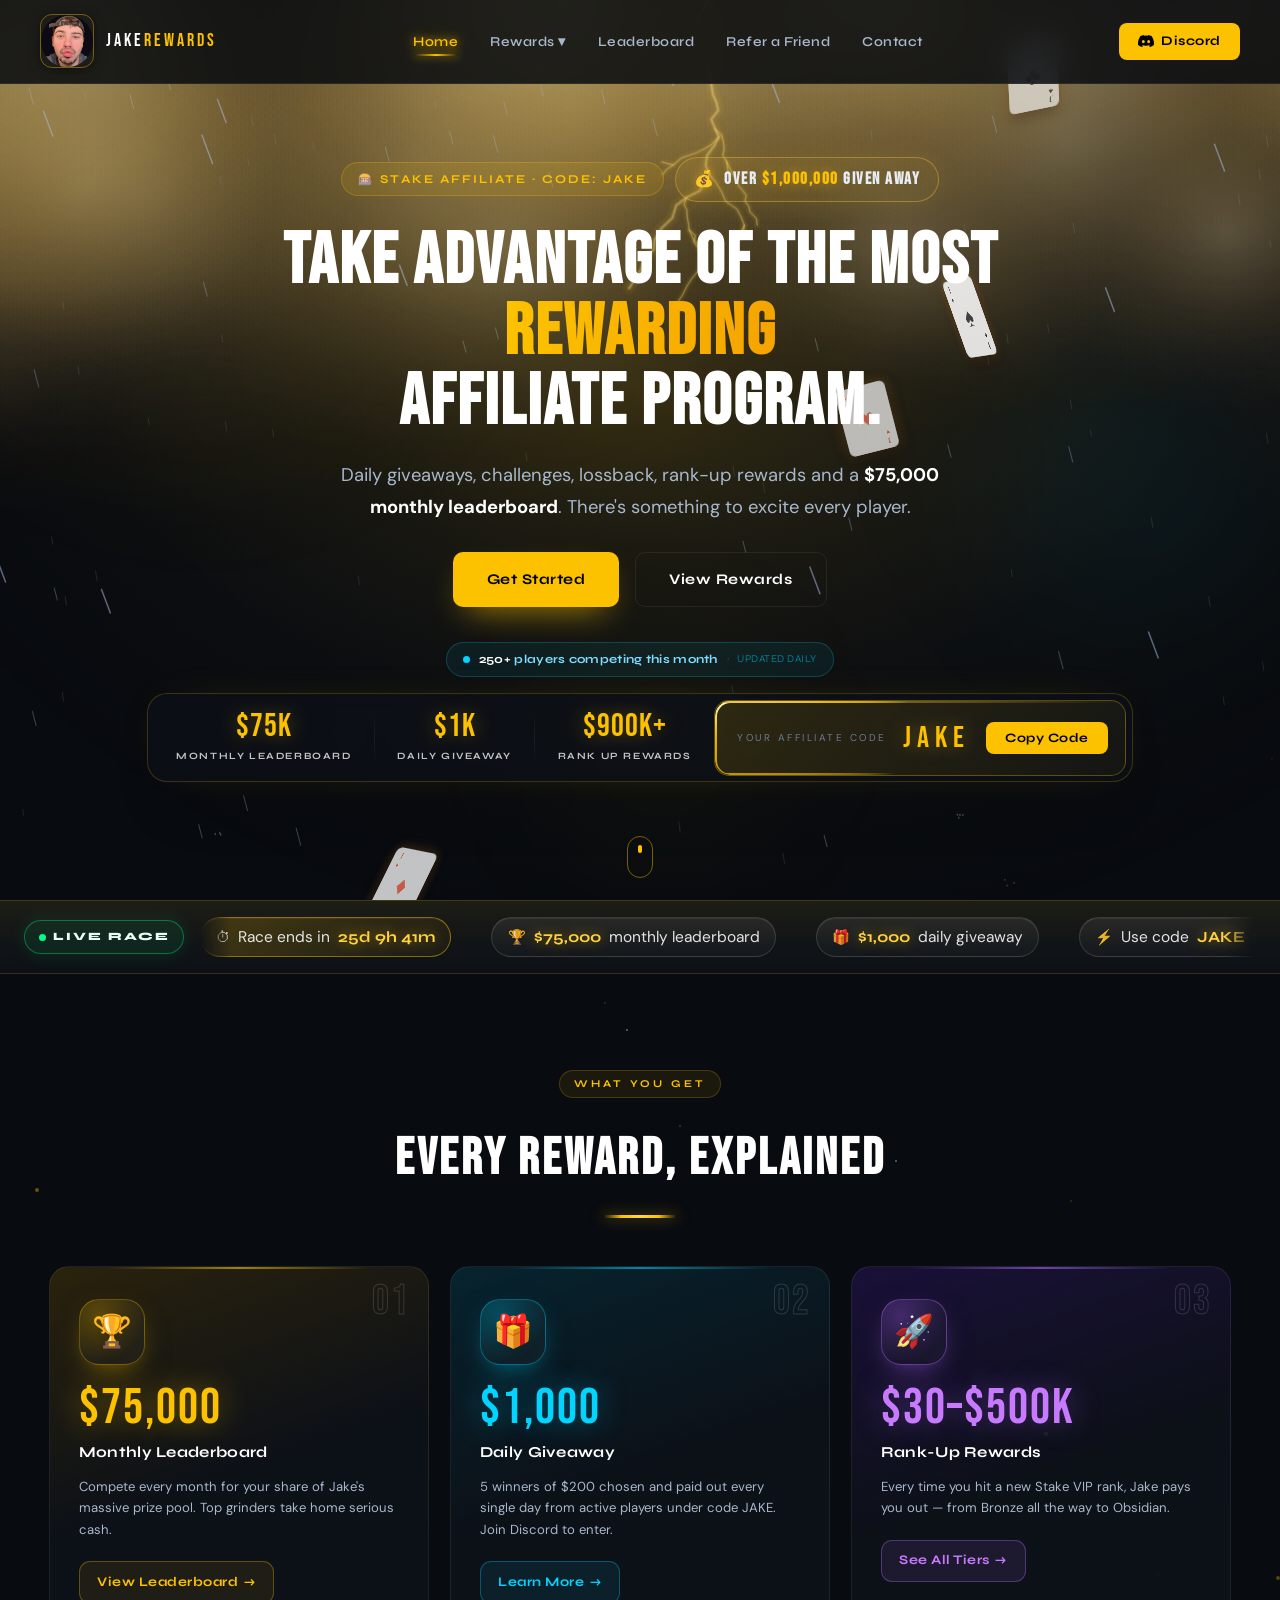
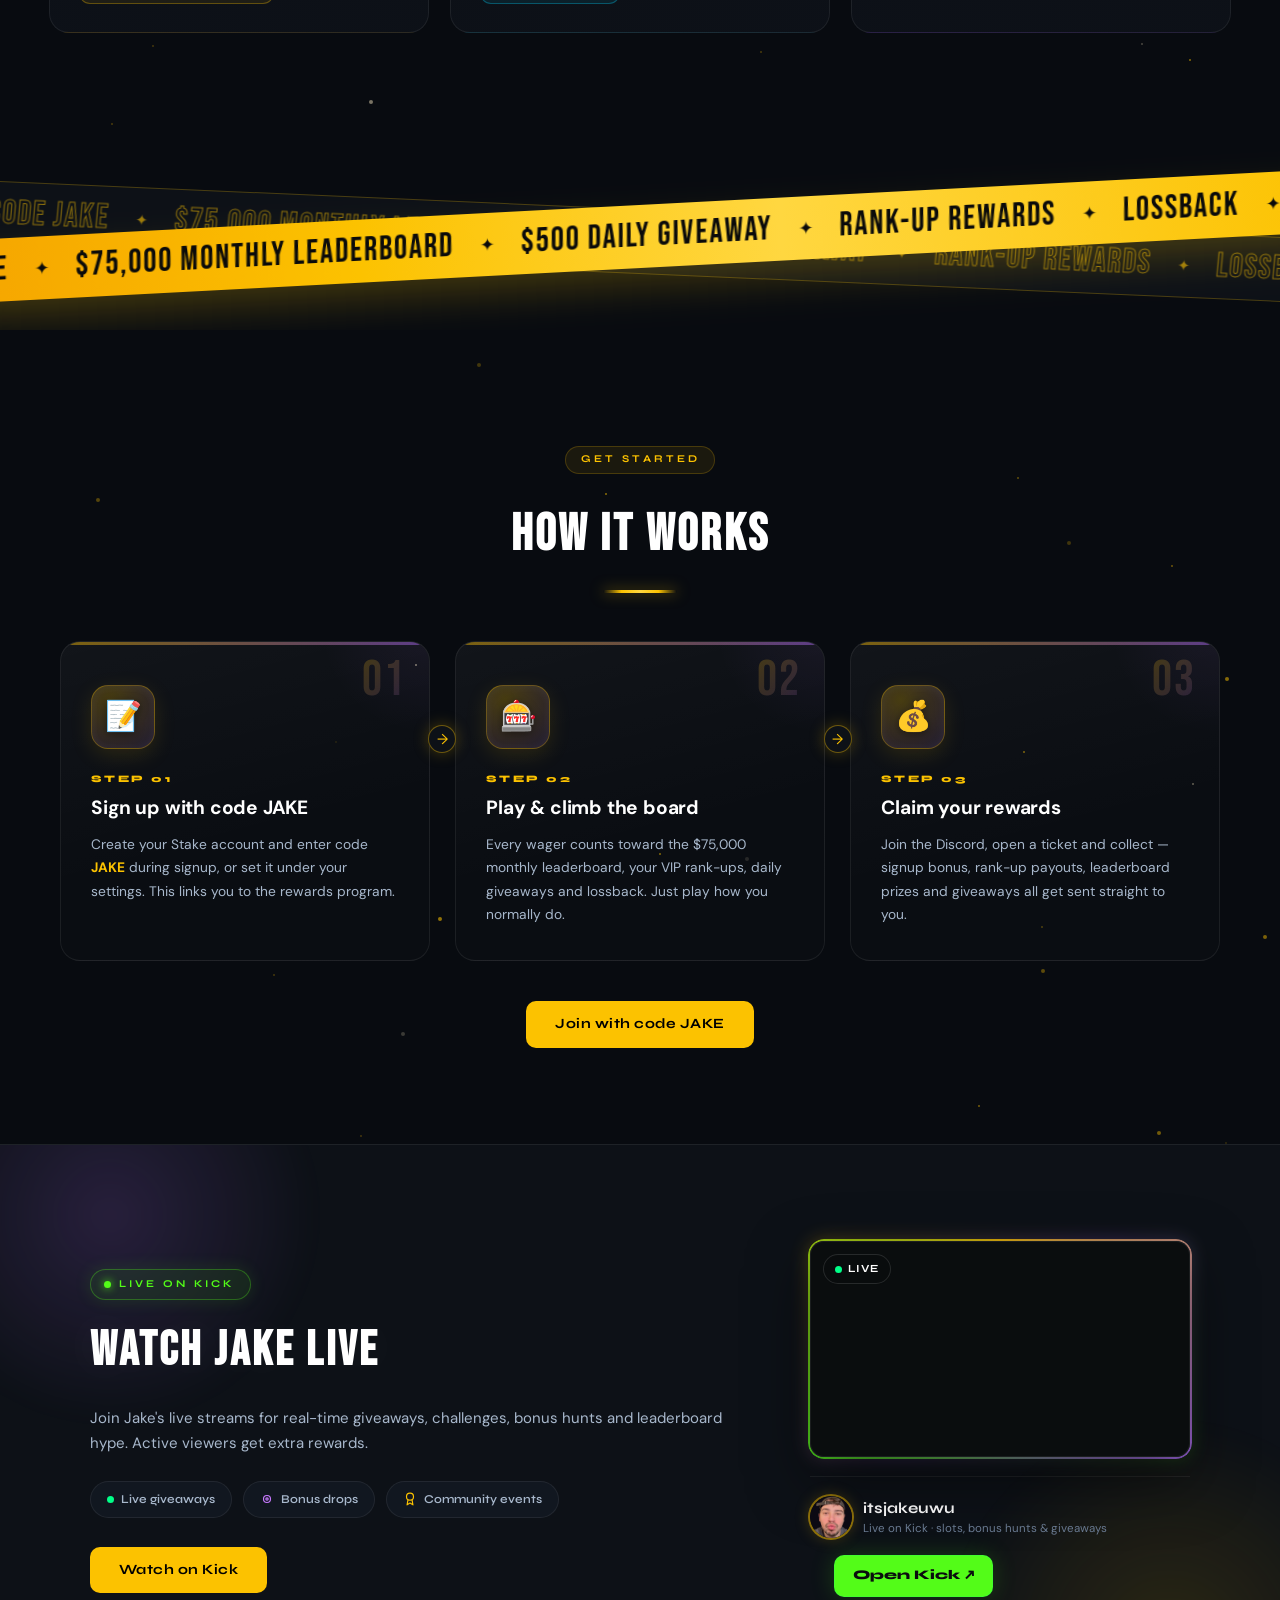
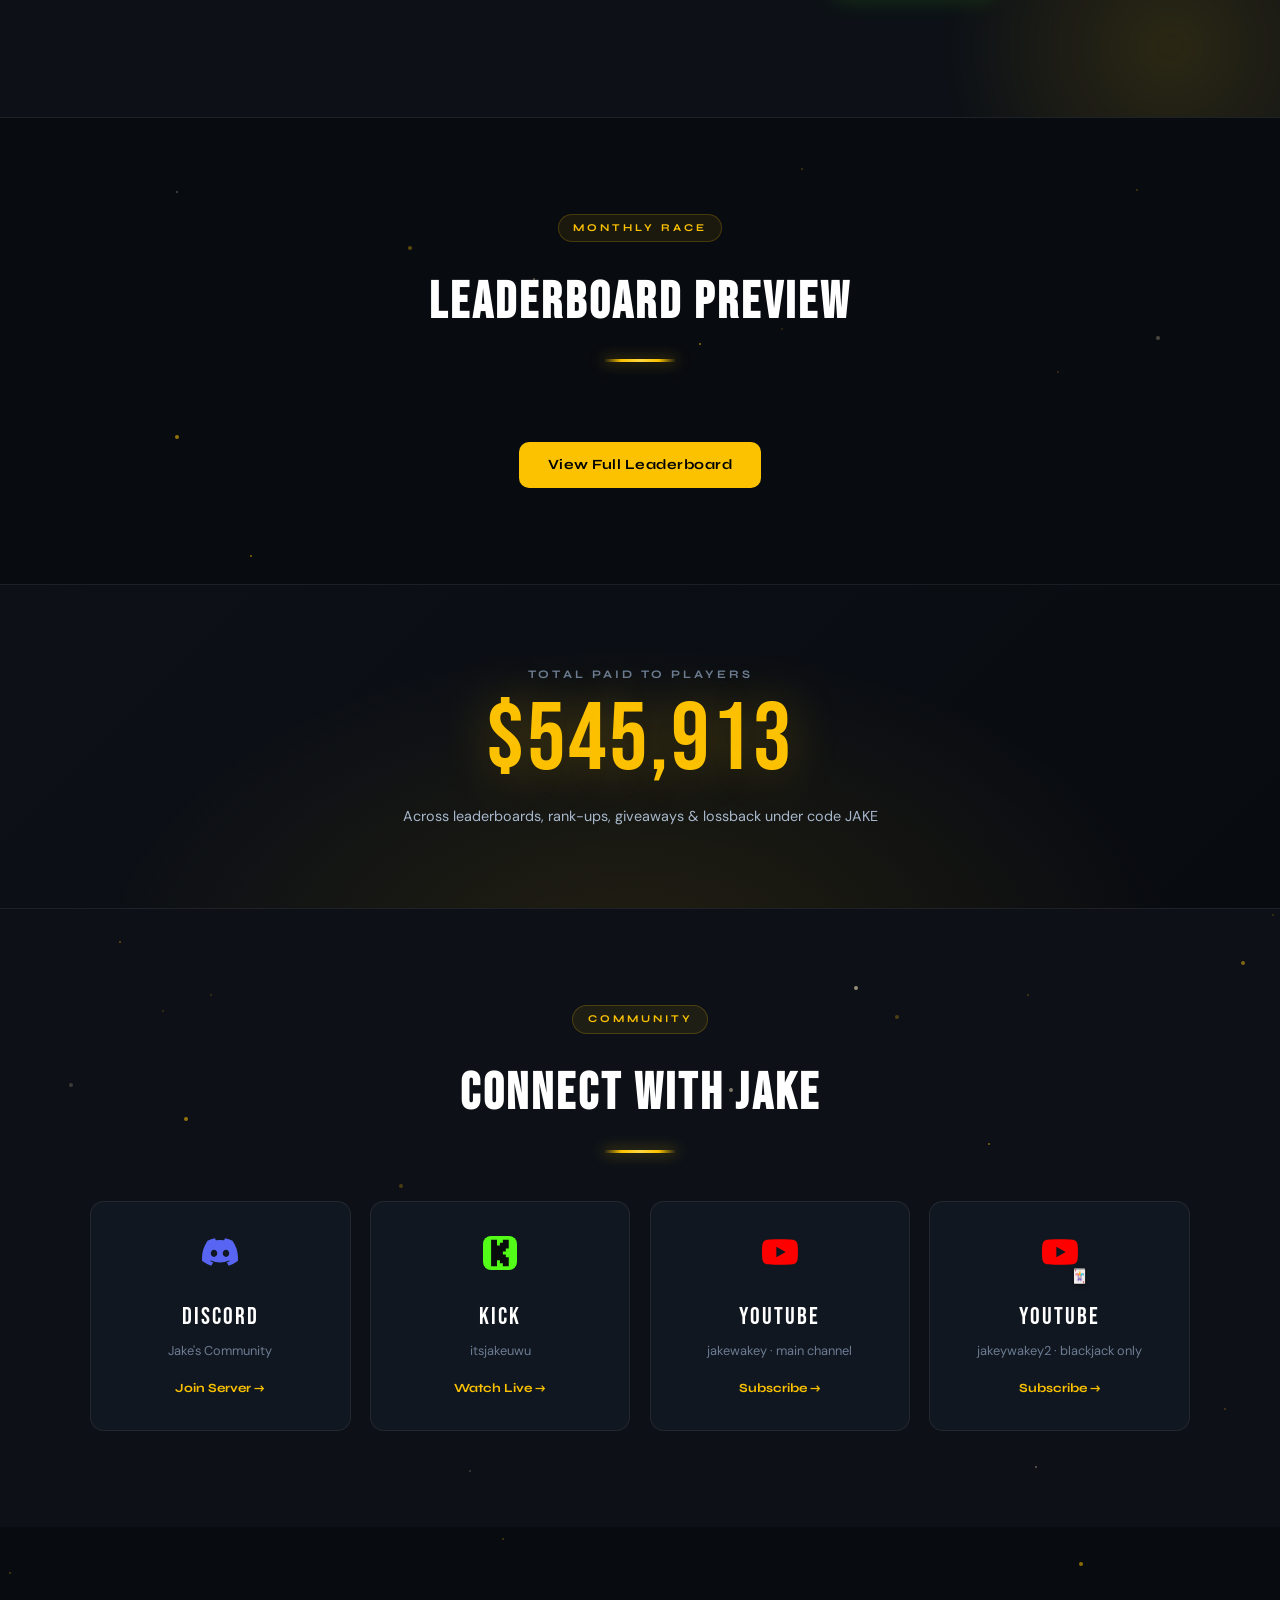
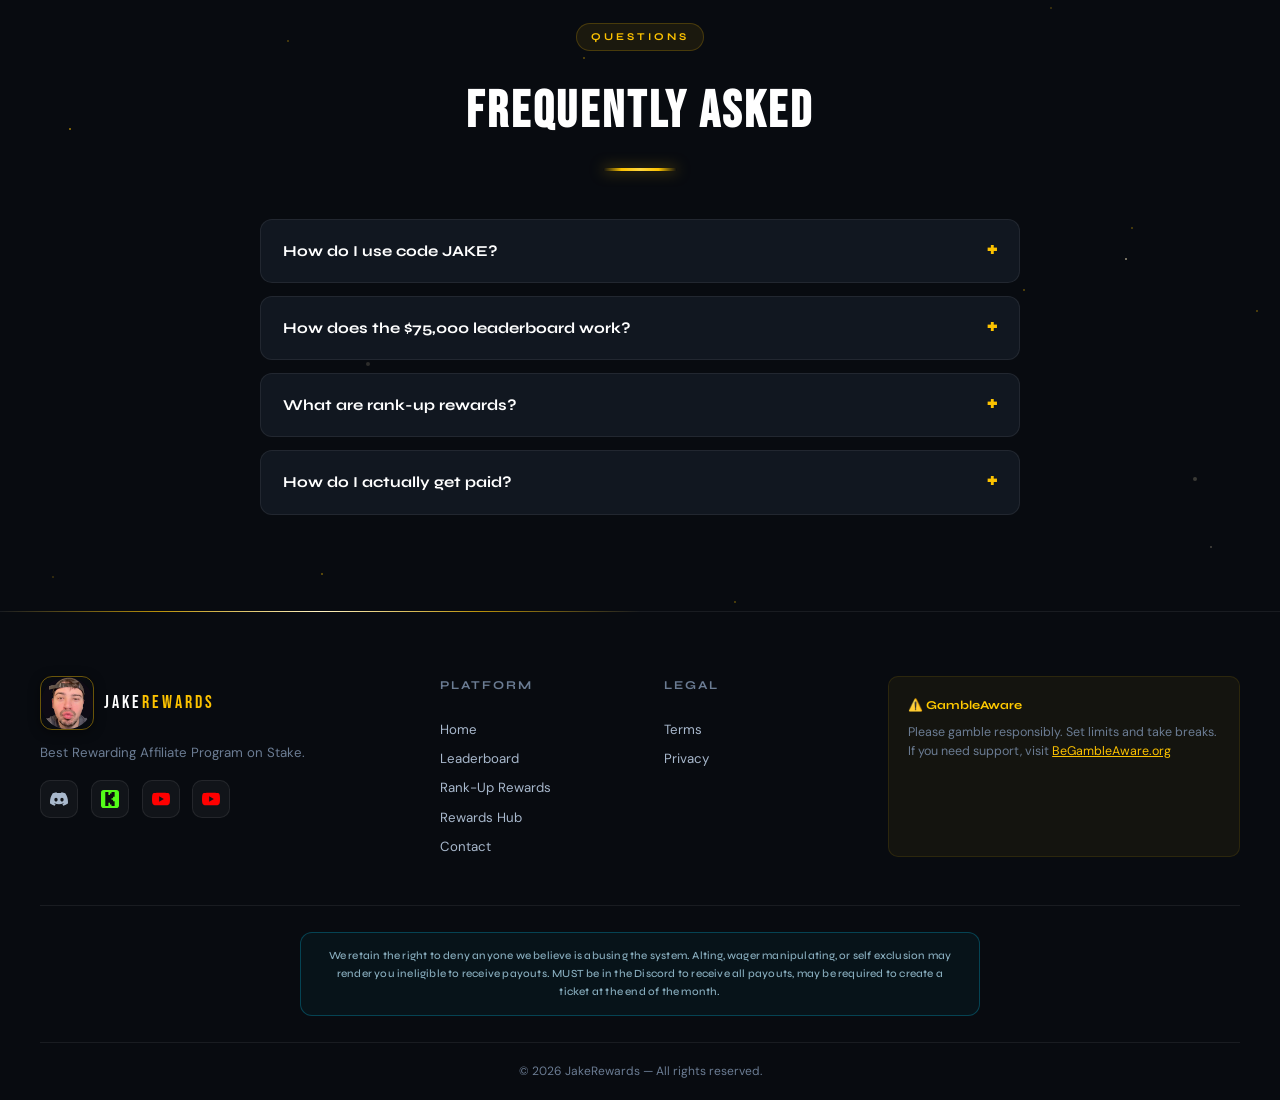
==== commit 8c4d9aa7: "Add files via upload" ====
--- a/index.html
+++ b/index.html
@@ -14,24 +14,25 @@
   <link rel="apple-touch-icon" href="logo.png">
   <meta name="viewport" content="width=device-width, initial-scale=1.0"/>
   <title>JakeRewards — Most Rewarding Stake Affiliate 2026</title>
-  <meta name="description" content="Jake's affiliate program on Stake. $75,000 monthly leaderboard, daily $500 giveaway, rank-up rewards from Bronze to Obsidian. Use code JAKE."/>
+  <meta name="description" content="Jake's affiliate program on Stake. $75,000 monthly leaderboard, daily $1,000 giveaway, rank-up rewards from Bronze to Obsidian. Use code JAKE."/>
   <meta name="keywords" content="jake rewards, stake affiliate code jake, stake leaderboard, stake rank up rewards, stake giveaway, jakerewards"/>
   <meta property="og:title" content="JakeRewards — Most Rewarding Stake Affiliate 2026"/>
-  <meta property="og:description" content="$75,000 monthly leaderboard, daily $500 giveaway, rank-up rewards. Use code JAKE on Stake."/>
-  <meta property="og:image" content="https://jakerewards.com/og-image.png?v=10"/>
+  <meta property="og:description" content="$75,000 monthly leaderboard, daily $1,000 giveaway, rank-up rewards. Use code JAKE on Stake."/>
+  <meta property="og:image" content="https://jakerewards.com/og-image.png?v=15"/>
   <meta property="og:image:width" content="1200"/>
   <meta property="og:image:height" content="630"/>
   <meta property="og:type" content="website"/>
   <meta property="og:url" content="https://jakerewards.com/"/>
   <meta name="twitter:card" content="summary_large_image"/>
   <meta name="twitter:title" content="JakeRewards — Most Rewarding Stake Affiliate 2026"/>
-  <meta name="twitter:description" content="$75,000 monthly leaderboard, daily $500 giveaway, rank-up rewards. Use code JAKE on Stake."/>
-  <meta name="twitter:image" content="https://jakerewards.com/og-image.png?v=10"/>
+  <meta name="twitter:description" content="$75,000 monthly leaderboard, daily $1,000 giveaway, rank-up rewards. Use code JAKE on Stake."/>
+  <meta name="twitter:image" content="https://jakerewards.com/og-image.png?v=15"/>
   <link rel="preconnect" href="https://fonts.googleapis.com"/>
   <link rel="preconnect" href="https://fonts.gstatic.com" crossorigin/>
   <link href="https://fonts.googleapis.com/css2?family=Bebas+Neue&family=Syne:wght@400;600;700;800&family=DM+Sans:wght@300;400;500&display=swap" rel="stylesheet" media="print" onload="this.media='all'"/>
   <noscript><link href="https://fonts.googleapis.com/css2?family=Bebas+Neue&family=Syne:wght@400;600;700;800&family=DM+Sans:wght@300;400;500&display=swap" rel="stylesheet"/></noscript>
   <link rel="stylesheet" href="style.css"/>
+  <link rel="stylesheet" href="motion.css?v=9"/>
 <style>
 @keyframes badgeFloat{0%,100%{transform:translateY(0)}50%{transform:translateY(-5px)}}
 @keyframes shimmerLine{0%{left:-100%}100%{left:100%}}
@@ -61,8 +62,153 @@
   .hero-givenaway{font-size:.82rem;letter-spacing:1px;padding:.45rem .9rem;}
 }
 </style>
+<style>
+/* ===== Home v3 polish (content unchanged) ===== */
+/* code card: a light runs around its edge */
+.hero-code-card{isolation:isolate}
+.hero-code-card::before{content:"";position:absolute;inset:0;border-radius:inherit;padding:1.5px;background:conic-gradient(from var(--jm-a),transparent 0 60%,rgba(252,194,0,.9) 75%,#fff4c4 78%,rgba(252,194,0,.9) 81%,transparent 95%);-webkit-mask:linear-gradient(#000 0 0) content-box,linear-gradient(#000 0 0);-webkit-mask-composite:xor;mask:linear-gradient(#000 0 0) content-box exclude,linear-gradient(#000 0 0);animation:jmBeam 4s linear infinite;pointer-events:none;z-index:2}
+.code-card-value{display:inline-flex}
+.code-card-value .ck{display:inline-block;animation:hmLetter 3.6s ease-in-out infinite;animation-delay:calc(var(--k) * .12s)}
+@keyframes hmLetter{0%,70%,100%{translate:0 0;text-shadow:0 0 20px rgba(252,194,0,.4)}78%{translate:0 -4px;text-shadow:0 0 26px rgba(255,230,120,.95)}86%{translate:0 0}}
+/* stats: glowing top edge + hover */
+.hero-stats{position:relative}
+.stat{transition:translate .4s cubic-bezier(.16,1,.3,1)}
+.stat:hover{translate:0 -3px}
+/* hero depth + scroll cue */
+.hero-content{perspective:1000px}
+.hero-title{transition:rotate .8s cubic-bezier(.16,1,.3,1)}
+.hero-orb{transition:translate 1.2s cubic-bezier(.16,1,.3,1)}
+.hm-cue{position:absolute;left:50%;bottom:22px;z-index:3;width:26px;height:42px;margin-left:-13px;border-radius:14px;border:1.5px solid rgba(252,194,0,.45);background:none;cursor:pointer;padding:0}
+.hm-cue::after{content:"";position:absolute;left:50%;top:8px;width:4px;height:8px;margin-left:-2px;border-radius:3px;background:#FCC200;animation:hmWheel 2s cubic-bezier(.16,1,.3,1) infinite}
+@keyframes hmWheel{0%{opacity:0;translate:0 -3px}30%{opacity:1}100%{opacity:0;translate:0 14px}}
+/* live race: glass chips */
+a.wins-ticker-tag,a.win-pill{text-decoration:none}
+.win-pill{transition:border-color .3s,background .3s}
+a.win-pill:hover{border-color:rgba(252,194,0,.35);background:rgba(252,194,0,.06)}
+.win-pill.race-hl{border-color:rgba(252,194,0,.28);background:linear-gradient(110deg,rgba(252,194,0,.1),rgba(255,255,255,.02))}
+.race-rank{font-family:var(--font-display);font-size:1.15rem;letter-spacing:1px;color:#FCC200;line-height:1}
+.race-ico{font-size:.9rem;line-height:1}
+/* live race v2: brighter, richer */
+.wins-ticker{position:relative;background:linear-gradient(180deg,rgba(252,194,0,.07),rgba(252,194,0,.015) 60%,rgba(0,0,0,0)),var(--bg2)!important;border-top:1px solid rgba(252,194,0,.22)!important;border-bottom:1px solid rgba(252,194,0,.12)!important}
+.wins-ticker::before{content:"";position:absolute;left:0;right:0;top:-1px;height:1px;background:linear-gradient(90deg,transparent,#FCC200 30%,#fff3c2 50%,#FCC200 70%,transparent);opacity:.7;pointer-events:none}
+a.wins-ticker-tag{padding:.45rem .85rem;border-radius:999px;background:rgba(0,255,136,.08);border:1px solid rgba(0,255,136,.35);color:#eafff4;font-size:.7rem;letter-spacing:2px;box-shadow:0 0 18px rgba(0,255,136,.12)}
+.win-pill{color:rgba(255,255,255,.88)!important;background:linear-gradient(180deg,rgba(255,255,255,.07),rgba(255,255,255,.025))!important;border-color:rgba(255,255,255,.13)!important;box-shadow:inset 0 1px 0 rgba(255,255,255,.06)}
+.win-pill .win-user{color:#fff}
+.win-pill .win-game{color:rgba(255,255,255,.62)}
+.win-pill .win-amt{color:#FFD23F!important;text-shadow:0 0 14px rgba(252,194,0,.55)}
+.win-pill.race-hl{border-color:rgba(252,194,0,.45)!important;background:linear-gradient(110deg,rgba(252,194,0,.2),rgba(252,194,0,.05))!important}
+.win-pill.r1{border-color:rgba(252,194,0,.5)!important;background:linear-gradient(110deg,rgba(252,194,0,.18),rgba(255,255,255,.03))!important}
+.win-pill.r2{border-color:rgba(214,222,235,.4)!important}
+.win-pill.r3{border-color:rgba(205,127,50,.45)!important}
+.win-pill.r2 .race-rank{color:#dfe6f2}.win-pill.r3 .race-rank{color:#e0954f}
+.wins-track-wrap{-webkit-mask-image:linear-gradient(90deg,transparent,#000 3%,#000 97%,transparent)!important;mask-image:linear-gradient(90deg,transparent,#000 3%,#000 97%,transparent)!important}
+@media (max-width:768px){
+  .wins-ticker{padding:.9rem 0 1rem!important;gap:.65rem!important;align-items:center!important}
+  a.wins-ticker-tag{font-size:.66rem;margin:0 auto}
+  .wins-track-wrap{width:100%}
+  .wins-track{gap:.7rem!important}
+  .win-pill{font-size:.9rem!important;padding:.55rem .95rem!important;gap:7px!important}
+  .win-pill .win-game{font-size:.82rem!important}
+  .race-rank{font-size:1.2rem}
+}
+.win-pill{padding:.42rem .95rem;border-radius:999px;background:rgba(255,255,255,.03);border:1px solid rgba(255,255,255,.07)}
+.win-amt{text-shadow:0 0 12px rgba(252,194,0,.45)}
+.wins-ticker-tag .live-dot{box-shadow:0 0 0 0 rgba(0,255,136,.6);animation:hmPing 1.6s infinite}
+@keyframes hmPing{70%{box-shadow:0 0 0 8px rgba(0,255,136,0)}100%{box-shadow:0 0 0 0 rgba(0,255,136,0)}}
+/* reward cards: outline number */
+.hm-num{position:absolute;top:14px;right:18px;z-index:1;font-family:var(--font-display);font-size:2.6rem;line-height:1;letter-spacing:2px;color:transparent;-webkit-text-stroke:1px rgba(255,255,255,.14);transition:color .4s,-webkit-text-stroke-color .4s;pointer-events:none}
+.reward-card:hover .hm-num{color:rgba(252,194,0,.12);-webkit-text-stroke-color:rgba(252,194,0,.5)}
+/* how it works: arrows travel between the steps */
+.hm-arrow{position:absolute;z-index:2;width:28px;height:28px;margin:-14px 0 0 -14px;border-radius:50%;display:grid;place-items:center;background:#0d1117;border:1px solid rgba(252,194,0,.4);box-shadow:0 0 16px rgba(252,194,0,.25);color:#FCC200;font-size:.9rem;pointer-events:none}
+.hm-arrow span{display:block;animation:hmNudge 1.6s ease-in-out infinite}
+@keyframes hmNudge{50%{translate:3px 0}}
+/* stream: rotating light ring */
+.hm-ring{position:absolute;inset:-2px;z-index:1;border-radius:16px;padding:2px;background:conic-gradient(from var(--jm-a),#FCC200,#b06bff,#53FC18,#FCC200);-webkit-mask:linear-gradient(#000 0 0) content-box,linear-gradient(#000 0 0);-webkit-mask-composite:xor;mask:linear-gradient(#000 0 0) content-box exclude,linear-gradient(#000 0 0);animation:jmBeam 6s linear infinite;pointer-events:none;opacity:.85}
+.stream-frame{position:relative;z-index:2}
+/* total paid: pulse rings, sweep, rising coins */
+.paid-inner{isolation:isolate}
+.hm-rings{position:absolute;left:50%;top:50%;width:0;height:0;z-index:-1;pointer-events:none}
+.hm-rings i{position:absolute;left:-150px;top:-150px;width:300px;height:300px;border-radius:50%;border:1px solid rgba(252,194,0,.35);animation:hmRing 4.5s ease-out infinite;opacity:0}
+.hm-rings i:nth-child(2){animation-delay:-1.5s}.hm-rings i:nth-child(3){animation-delay:-3s}
+@keyframes hmRing{0%{scale:.35;opacity:.8}100%{scale:1.9;opacity:0}}
+.paid-counter{background:linear-gradient(100deg,#FCC200 0 40%,#fff3c2 50%,#FCC200 60% 100%);background-size:250% 100%;background-position:100% 0;-webkit-background-clip:text;background-clip:text;-webkit-text-fill-color:transparent;animation:rfShine 5s ease-in-out 2s infinite}
+@keyframes rfShine{0%{background-position:100% 0}35%,100%{background-position:0 0}}
+.hm-coin{position:absolute;z-index:0;bottom:-26px;width:22px;height:22px;border-radius:50%;background:radial-gradient(circle at 35% 30%,#fff3b0,#FCC200 55%,#b88400);box-shadow:0 4px 10px rgba(0,0,0,.4);animation:hmCoin 7s ease-in infinite;pointer-events:none}
+@keyframes hmCoin{0%{transform:translateY(0) rotateY(0);opacity:0}12%{opacity:.85}85%{opacity:.85}100%{transform:translateY(-340px) rotateY(540deg);opacity:0}}
+/* faq answers glide in */
+.faq-item.open .faq-a p{animation:hmFaq .5s cubic-bezier(.16,1,.3,1) both}
+@keyframes hmFaq{from{opacity:0;translate:0 -6px}}
+@media (max-width:900px){.hm-arrow{display:none}}
+@media (max-width:560px){.hm-cue{display:none}.hm-num{font-size:2rem}}
+@media (prefers-reduced-motion:reduce){.hero-code-card::before,.code-card-value .ck,.hero-stats::before,.hm-cue::after,.hm-arrow span,.hm-ring,.hm-rings i,.paid-counter,.hm-coin,.wins-ticker-tag .live-dot{animation:none!important}.hm-rings,.hm-coin{display:none}}
+</style>
+<style>
+/* ===== Home v5: clean hero (same content) ===== */
+.hero-bg::after{content:"";position:absolute;left:50%;top:44%;width:1100px;height:620px;margin:-310px 0 0 -550px;border-radius:50%;background:radial-gradient(closest-side,rgba(252,194,0,.13),rgba(252,194,0,.04) 55%,transparent);pointer-events:none;z-index:0}
+.hero-content{max-width:1100px}
+.hm-badges{display:flex;gap:.7rem;justify-content:center;align-items:center;flex-wrap:wrap;margin-bottom:1.6rem}
+.hm-badges .hero-badge,.hm-badges .hero-givenaway{margin:0!important}
+.hero-title{font-size:clamp(2.7rem,min(5.6vw,9.6vh),5.4rem);line-height:.98;margin-bottom:1.3rem}
+@media (min-width:900px) and (max-height:840px){.hero{padding-top:104px;padding-bottom:56px}.hm-badges{margin-bottom:1rem}.hero-title{margin-bottom:1rem}.hero-sub{margin-bottom:1.3rem;font-size:1.05rem}.hero-btns{margin-bottom:1.3rem}.hero-live-bar{margin-bottom:.7rem!important}.hm-bar .stat-num{font-size:1.75rem}.hm-cue{display:none}}
+.hero-sub{margin-bottom:1.8rem}
+.hero-btns{margin-bottom:2.2rem}
+.hero-btns .btn-primary,.hero-btns .btn-ghost{padding:.9rem 2.1rem;font-size:.92rem}
+.hero-btns .btn-primary{box-shadow:0 14px 34px -14px rgba(252,194,0,.75)}
+/* one clean info bar: stats + code */
+.hm-bar{position:relative;display:flex;align-items:stretch;gap:0;padding:.35rem;border-radius:20px;background:rgba(13,17,24,.72);border:1px solid rgba(252,194,0,.2);box-shadow:0 30px 70px -40px rgba(0,0,0,.9),0 0 50px -28px rgba(252,194,0,.35);backdrop-filter:blur(8px);-webkit-backdrop-filter:blur(8px)}
+.hm-bar .hero-stats{margin:0;padding:.7rem 1.4rem;background:none;border:0;backdrop-filter:none;gap:1.4rem}
+.hm-bar .hero-stats::before{display:none}
+.hm-bar .stat-num{font-size:2rem}
+.hm-bar .stat-label{font-size:.6rem;letter-spacing:1.6px}
+.hm-bar .hero-code-card{margin:0!important;padding:.7rem 1.1rem .7rem 1.4rem;border-radius:15px;background:linear-gradient(135deg,rgba(252,194,0,.14),rgba(252,194,0,.04));border:1px solid rgba(252,194,0,.3);box-shadow:none;gap:1rem}
+.hm-bar .hero-code-card::before{animation-duration:5s}
+.hm-bar .code-card-value{font-size:1.9rem}
+.code-card-value .ck{animation:none}
+.hm-live{margin:0 0 1rem}
+.hero-live-bar{margin:0 auto 1rem!important}
+@media (max-width:900px){
+  .hm-bar{flex-direction:column;width:100%;max-width:520px;padding:.35rem}
+  .hm-bar .hero-stats{justify-content:space-around;padding:.8rem .6rem;gap:.5rem}
+  .hm-bar .hero-code-card{width:100%;justify-content:space-between}
+}
+@media (max-width:560px){
+  .hm-badges{gap:.5rem;margin-bottom:1.2rem}
+  .hm-badges .hero-badge{font-size:.6rem;letter-spacing:1.2px;padding:.4rem .8rem}
+  .hm-bar .stat-num{font-size:1.55rem}
+  .hm-bar .code-card-value{font-size:1.5rem}
+}
+/* reward cards: bigger icon tiles, bigger amounts, pill buttons */
+.reward-icon{width:66px;height:66px;display:grid;place-items:center;border-radius:20px;font-size:2rem;background:radial-gradient(circle at 30% 25%,rgba(252,194,0,.28),rgba(255,255,255,.03) 70%);border:1px solid rgba(252,194,0,.3);box-shadow:0 10px 26px -10px rgba(252,194,0,.55);margin-bottom:1.2rem}
+.rc-cyan .reward-icon{background:radial-gradient(circle at 30% 25%,rgba(0,212,255,.28),rgba(255,255,255,.03) 70%);border-color:rgba(0,212,255,.35);box-shadow:0 10px 26px -10px rgba(0,212,255,.55)}
+.rc-purple .reward-icon{background:radial-gradient(circle at 30% 25%,rgba(176,107,255,.3),rgba(255,255,255,.03) 70%);border-color:rgba(176,107,255,.4);box-shadow:0 10px 26px -10px rgba(176,107,255,.6)}
+.reward-amount{font-size:3.1rem!important}
+.reward-card .reward-link{align-self:flex-start;padding:.6rem 1.1rem;border-radius:11px;background:rgba(252,194,0,.08);border:1px solid rgba(252,194,0,.3)}
+.rc-cyan .reward-link{background:rgba(0,212,255,.08);border-color:rgba(0,212,255,.3)}
+.rc-purple .reward-link{background:rgba(176,107,255,.1);border-color:rgba(176,107,255,.35)}
+/* socials: one row of four on desktop (no orphan card) */
+.socials-grid{grid-template-columns:repeat(4,1fr)!important;max-width:1100px!important}
+@media (max-width:900px){.socials-grid{grid-template-columns:1fr 1fr!important}}
+</style>
+<style>
+/* ===== Storm v2 (storm.js) ===== */
+.hero.jm-storm #particles,.hero.jm-storm .hero-cards{display:none}
+.jm-storm-cv{position:absolute;inset:0;width:100%;height:100%;z-index:0;pointer-events:none}
+.jm-cards{position:absolute;inset:0;z-index:1;overflow:hidden;pointer-events:none;perspective:900px}
+.jm-card,.jm-chip{position:absolute;left:0;top:0;transform-style:preserve-3d;will-change:transform}
+.jm-card{width:52px;height:73px;margin:-36px 0 0 -26px}
+.jm-card .hc-face{box-shadow:0 6px 14px rgba(0,0,0,.5),0 0 14px rgba(255,140,40,.22)}
+.jm-chip{width:38px;height:38px;margin:-19px 0 0 -19px}
+.jm-chip i{position:absolute;inset:0;border-radius:50%;background:radial-gradient(circle,#2a1a48 0 40%,#FCC200 41% 44%,transparent 45%),repeating-conic-gradient(#FCC200 0 18deg,#1b1430 18deg 45deg);box-shadow:0 0 0 2px #FCC200 inset,0 6px 12px rgba(0,0,0,.5),0 0 14px rgba(252,194,0,.35)}
+.jm-chip.purple i{background:radial-gradient(circle,#1b1430 0 40%,#b06bff 41% 44%,transparent 45%),repeating-conic-gradient(#b06bff 0 18deg,#140c26 18deg 45deg);box-shadow:0 0 0 2px #b06bff inset,0 6px 12px rgba(0,0,0,.5),0 0 14px rgba(176,107,255,.4)}
+.hero-accent.jm-zap{animation:jmZap .7s ease-out,jmGoldSweep 5s ease-in-out 1.6s infinite}
+@keyframes jmZap{0%{filter:brightness(2.6) drop-shadow(0 0 22px #fff6c8)}30%{filter:brightness(1.4) drop-shadow(0 0 14px rgba(252,194,0,.9))}55%{filter:brightness(2) drop-shadow(0 0 18px #fff6c8)}100%{filter:none}}
+@keyframes jmShake{20%{translate:3px -2px}40%{translate:-3px 2px}60%{translate:2px 1px}80%{translate:-1px -1px}}
+@media (max-width:700px){.jm-card{width:36px;height:50px;margin:-25px 0 0 -18px}.jm-card .hc-pip{font-size:1.1rem}.jm-card .hc-corner{font-size:.48rem}.jm-card .hc-back{font-size:1.1rem}.jm-chip{width:28px;height:28px;margin:-14px 0 0 -14px}}
+@media (prefers-reduced-motion:reduce){.jm-cards{display:none}}
+</style>
 </head>
 <body>
+<div id="jm-veil" aria-hidden="true"></div>
 <!-- Scroll progress bar -->
 <div id="scroll-bar" style="position:fixed;top:0;left:0;height:3px;width:0%;background:linear-gradient(90deg,var(--gold),#ff9d2f,var(--accent));z-index:9999;transition:width .1s linear;box-shadow:0 0 10px rgba(252,194,0,0.6);pointer-events:none;"></div>
 
@@ -143,9 +289,9 @@
     <div class="hero-stats">
       <div class="stat"><span class="stat-num" data-target="75000" data-prefix="$" data-suffix="K" data-divide="1000">$75K</span><span class="stat-label">Monthly Leaderboard</span></div>
       <div class="stat-divider"></div>
-      <div class="stat"><span class="stat-num" data-target="500" data-prefix="$">$500</span><span class="stat-label">Daily Giveaway</span></div>
+      <div class="stat"><span class="stat-num" data-target="1000" data-prefix="$" data-suffix="K" data-divide="1000">$1K</span><span class="stat-label">Daily Giveaway</span></div>
       <div class="stat-divider"></div>
-      <div class="stat"><span class="stat-num" data-target="1" data-prefix="$" data-suffix="M+">$1M+</span><span class="stat-label">Rank Up Rewards</span></div>
+      <div class="stat"><span class="stat-num" data-target="900000" data-prefix="$" data-suffix="K+" data-divide="1000">$900K+</span><span class="stat-label">Rank Up Rewards</span></div>
     </div>
     <!-- Live player count bar -->
     <div class="hero-live-bar" id="hero-live-bar" style="display:none;">
@@ -164,9 +310,9 @@
 </div>
 </section>
 
-<!-- LIVE WINS TICKER -->
-<div class="wins-ticker" aria-label="Recent community wins">
-  <div class="wins-ticker-tag"><span class="live-dot"></span> LIVE WINS</div>
+<!-- LIVE RACE TICKER (real leaderboard data) -->
+<div class="wins-ticker" aria-label="Live leaderboard race">
+  <a class="wins-ticker-tag" href="leaderboard.html"><span class="live-dot"></span> LIVE RACE</a>
   <div class="wins-track-wrap"><div class="wins-track" id="wins-track"></div></div>
 </div>
 
@@ -191,9 +337,9 @@
       <canvas class="card-rain" data-colors="#00d4ff,#fff,#e6b432" data-syms="🎁,$,💎,◎,Ξ"></canvas>
       <div style="position:relative;z-index:1;">
         <div class="reward-icon">🎁</div>
-        <div class="reward-amount">$500</div>
+        <div class="reward-amount">$1,000</div>
         <div class="reward-name">Daily Giveaway</div>
-        <p class="reward-desc">5 winners of $100 chosen every single day from active players under code JAKE. Join Discord to enter.</p>
+        <p class="reward-desc">5 winners of $200 chosen and paid out every single day from active players under code JAKE. Join Discord to enter.</p>
         <a href="bonuses.html" class="reward-link">Learn More</a>
       </div>
     </div>
@@ -201,7 +347,7 @@
       <canvas class="card-rain" data-colors="#b464ff,#e6b432,#00d4ff" data-syms="🚀,◆,💎,$,Ξ"></canvas>
       <div style="position:relative;z-index:1;">
         <div class="reward-icon">🚀</div>
-        <div class="reward-amount">$25–$650K</div>
+        <div class="reward-amount">$30–$500K</div>
         <div class="reward-name">Rank-Up Rewards</div>
         <p class="reward-desc">Every time you hit a new Stake VIP rank, Jake pays you out — from Bronze all the way to Obsidian.</p>
         <a href="rankrewards.html" class="reward-link">See All Tiers</a>
@@ -358,7 +504,7 @@
     </div>
     <div class="faq-item">
       <button class="faq-q">What are rank-up rewards?<span class="faq-chev">+</span></button>
-      <div class="faq-a"><p>Each time you hit a new Stake VIP rank (Bronze through Obsidian), Jake pays you a bonus on top of Stake's own reward — from $25 at the lower tiers up to massive payouts at the top. Check the Rank-Up Rewards page for the full list.</p></div>
+      <div class="faq-a"><p>Each time you hit a new Stake VIP rank (Bronze through Obsidian), Jake pays you a bonus on top of Stake's own reward — from $30 at the lower tiers up to massive payouts at the top. Check the Rank-Up Rewards page for the full list.</p></div>
     </div>
     <div class="faq-item">
       <button class="faq-q">How do I actually get paid?<span class="faq-chev">+</span></button>
@@ -430,8 +576,8 @@
 }
 // Podium (top 3) — wait for deferred data like ticker + counter
 // Real prize labels for home podium top 3
-const _HOME_PRIZES=[{cash:20000,lb:true},{cash:10000,lb:true},{cash:5000,lb:true}];
-function _homePrizeLabel(idx){const p=_HOME_PRIZES[idx];if(!p)return '';if(p.lb)return '$'+p.cash.toLocaleString()+' + 5% lossback';return '$'+p.cash.toLocaleString();}
+const _HOME_PRIZES=[{cash:20000,lb:'10%'},{cash:10000,lb:'7.5%'},{cash:5000,lb:'5%'}];
+function _homePrizeLabel(idx){const p=_HOME_PRIZES[idx];if(!p)return '';if(p.lb)return '$'+p.cash.toLocaleString()+' + '+p.lb+' lossback';return '$'+p.cash.toLocaleString();}
 function _maskUser(n){if(!n)return '—';if(n.length<=5)return '*'.repeat(n.length);return '*'.repeat(5)+n.slice(5);}
 
 function initHomePodium(){
@@ -528,6 +674,7 @@
     })).filter(r=>r.wagered>0).sort((a,b)=>a.rank-b.rank);
     if(live.length>0){
       window._homeLiveData=live;
+      if(window.jmRace) window.jmRace(live);
       document.getElementById('home-podium').innerHTML='';
       initHomePodium();
     }
@@ -538,25 +685,46 @@
 // Load live sheet on page load
 if(document.readyState==='complete'){loadHomeLiveSheet();}
 else{window.addEventListener('load',loadHomeLiveSheet,{once:true});}
-// Wins ticker — hardcoded community wins
+// Live race ticker — built from Jake's real leaderboard sheet (no made-up wins)
 (function(){
   const track=document.getElementById('wins-track');
   if(!track) return;
-  const wins=[
-    {user:'CryptoKing',amount:22000,game:'Stake Originals'},{user:'WagerWolf',amount:12000,game:'Slots'},
-    {user:'MoonGrinder',amount:8000,game:'Live Casino'},{user:'SlotSensei',amount:6000,game:'Pragmatic Play'},
-    {user:'DiamondHands',amount:5000,game:'Stake Originals'},{user:'NightRider',amount:4000,game:'Blackjack'},
-    {user:'LuckyCrypto',amount:3500,game:'Roulette'},{user:'HighRoller99',amount:3000,game:'Slots'},
-    {user:'BetKing',amount:2500,game:'Baccarat'},{user:'GoldRush',amount:2000,game:'Stake Dice'},
-    {user:'SpinMaster',amount:1700,game:'Book of Dead'},{user:'CasinoAce',amount:1500,game:'Blackjack'},
-    {user:'RollTheDice',amount:1400,game:'Plinko'},{user:'JackpotJoe',amount:1200,game:'Slots'},
-    {user:'BetBlitz',amount:1200,game:'Live Dealer'},{user:'WinStreak',amount:900,game:'Roulette'},
-    {user:'StackStar',amount:750,game:'Stake Originals'},{user:'FullSend',amount:600,game:'Slots'},
-    {user:'NovaBet',amount:500,game:'Crash'},{user:'PurpleAce',amount:450,game:'Baccarat'}
-  ];
-  const make=w=>'<div class="win-pill"><span class="win-dot"></span><span class="win-user">'+w.user+'</span> won <span class="win-amt">$'+w.amount.toLocaleString()+'</span> on <span class="win-game">'+w.game+'</span></div>';
-  const html=wins.map(make).join('');
-  track.innerHTML=html+html;
+  const PRIZE=[20000,10000,5000,4000,3500,3000,2500,2250,2000,1650,1400,1300,1250,1125,1000];
+  function nextReset(){ // 10:00 AM New York time, last day of the month (same rule as leaderboard page)
+    function at(y,m){const last=new Date(Date.UTC(y,m+1,0)).getUTCDate();const g=Date.UTC(y,m,last,10,0,0);
+      const f=new Intl.DateTimeFormat('en-US',{timeZone:'America/New_York',hour12:false,year:'numeric',month:'2-digit',day:'2-digit',hour:'2-digit',minute:'2-digit',second:'2-digit'}).formatToParts(new Date(g));
+      const v=t=>parseInt(f.find(x=>x.type===t).value,10);const z=Date.UTC(v('year'),v('month')-1,v('day'),v('hour')%24,v('minute'),v('second'));return g-(z-g);}
+    const n=new Date();let e=at(n.getUTCFullYear(),n.getUTCMonth());if(Date.now()>=e)e=at(n.getUTCFullYear(),n.getUTCMonth()+1);return e;}
+  function left(){const d=Math.max(0,nextReset()-Date.now());return Math.floor(d/864e5)+'d '+Math.floor(d%864e5/36e5)+'h '+Math.floor(d%36e5/6e4)+'m';}
+  const money=n=>'$'+Math.round(n).toLocaleString();
+  const pill=(inner,cls)=>'<a class="win-pill '+(cls||'')+'" href="leaderboard.html">'+inner+'</a>';
+  function build(data){
+    const out=[];
+    out.push(pill('<span class="race-ico">⏱</span>Race ends in <span class="win-amt jm-race-left">'+left()+'</span>','race-hl'));
+    if(data&&data.length){
+      const total=data.reduce((a,r)=>a+r.wagered,0);
+      out.push(pill('<span class="race-ico">🔥</span><span class="win-amt">'+money(total)+'</span> wagered this month'));
+      out.push(pill('<span class="race-ico">👥</span><span class="win-user">'+data.length+'</span> players racing for <span class="win-amt">$75,000</span>'));
+      data.slice(0,15).forEach((r,i)=>{
+        let x='<span class="race-rank">#'+(i+1)+'</span><span class="win-user">'+_maskUser(r.user)+'</span><span class="win-game">'+money(r.wagered)+' wagered</span>';
+        if(PRIZE[i]) x+='<span class="win-game">→</span><span class="win-amt">'+money(PRIZE[i])+'</span>';
+        out.push(pill(x,i<3?'r'+(i+1):''));
+        if(i===0&&data[1]) out.push(pill('<span class="race-ico">⚔️</span>#2 is <span class="win-amt">'+money(data[0].wagered-data[1].wagered)+'</span> behind first place'));
+        if(i===9&&data[10]) out.push(pill('<span class="race-ico">🎯</span><span class="win-amt">'+money(data[9].wagered-data[10].wagered)+'</span> separates #10 and #11'));
+      });
+    }else{
+      out.push(pill('<span class="race-ico">🏆</span><span class="win-amt">$75,000</span> monthly leaderboard'));
+      out.push(pill('<span class="race-ico">🎁</span><span class="win-amt">$1,000</span> daily giveaway'));
+      out.push(pill('<span class="race-ico">⚡</span>Use code <span class="win-amt">JAKE</span> to join the race'));
+    }
+    out.push(pill('<span class="race-ico">⚡</span>Wager under code <span class="win-amt">JAKE</span> to climb the board','race-hl'));
+    const html=out.join('');
+    track.innerHTML=html+html;
+    requestAnimationFrame(()=>{track.style.animationDuration=Math.max(40,track.scrollWidth/2/55)+'s';});
+  }
+  window.jmRace=build;
+  build(window._homeLiveData||null);
+  setInterval(()=>{if(document.hidden)return;const t=left();track.querySelectorAll('.jm-race-left').forEach(e=>e.textContent=t);},30000);
 })();
 // Total paid counter — wait for deferred data, then set up observer
 function initPaidCounter(){
@@ -672,7 +840,7 @@
   requestAnimationFrame(bgLoop);
   if(now-_bgLast<25) return; // cap ~40fps to leave headroom for UI
   _bgLast=now;
-  if(_heroVisible){ (BG_MODE==='storm') ? drawStormFrame(now||performance.now()) : drawParticlesFrame(); }
+  if(_heroVisible && !window.JM_STORM){ (BG_MODE==='storm') ? drawStormFrame(now||performance.now()) : drawParticlesFrame(); } /* storm.js takes over when loaded */
 }
 // start bg loop after first paint
 requestAnimationFrame(bgLoop);
@@ -973,5 +1141,76 @@
   }
 })();
 </script>
+<script>
+/* Home v5: group the two badges on one line and put stats + code in one clean bar (moves existing elements; no text changes) */
+(function(){
+  function go(){
+    var hc=document.querySelector('.hero-content'); if(!hc || hc.querySelector('.hm-bar')) return;
+    var badge=hc.querySelector('.hero-badge'), ga=hc.querySelector('.hero-givenaway');
+    if(badge && ga){ var row=document.createElement('div'); row.className='hm-badges'; hc.insertBefore(row,badge); row.appendChild(badge); row.appendChild(ga); }
+    var stats=hc.querySelector('.hero-stats'), code=hc.querySelector('.hero-code-card'), live=document.getElementById('hero-live-bar');
+    if(stats && code){ var bar=document.createElement('div'); bar.className='hm-bar'; stats.parentNode.insertBefore(bar,stats); bar.appendChild(stats); bar.appendChild(code); if(live) hc.insertBefore(live,bar); }
+  }
+  if(document.readyState==='loading') document.addEventListener('DOMContentLoaded',go); else go();
+})();
+</script>
+<script>
+/* Home v3: depth on mouse, letters, arrows, rings, coins (visual only; no content changes) */
+(function(){
+  var RM=window.matchMedia&&matchMedia('(prefers-reduced-motion: reduce)').matches;
+  var FINE=window.matchMedia&&matchMedia('(pointer: fine)').matches;
+  function go(){
+    var hero=document.querySelector('.hero');
+    /* JAKE letters on the code card take turns lifting */
+    var cv=document.querySelector('.code-card-value');
+    if(cv && !cv.querySelector('.ck')){ var t=cv.textContent.trim(); cv.setAttribute('aria-label',t); cv.innerHTML=t.split('').map(function(ch,k){return '<span class="ck" style="--k:'+k+'" aria-hidden="true">'+ch+'</span>';}).join(''); }
+    /* scroll cue */
+    if(hero && !hero.querySelector('.hm-cue')){
+      var cue=document.createElement('button'); cue.type='button'; cue.className='hm-cue'; cue.setAttribute('aria-label','Scroll down');
+      cue.onclick=function(){ var t=document.querySelector('.rewards-section'); if(!t) return; if(window.jmLenis) jmLenis.scrollTo(t,{offset:-70,duration:1.4}); else t.scrollIntoView({behavior:'smooth'}); };
+      hero.appendChild(cue);
+    }
+    /* reward cards: 01 02 03 */
+    document.querySelectorAll('.reward-card').forEach(function(c,i){ if(c.querySelector('.hm-num')) return; var n=document.createElement('span'); n.className='hm-num'; n.setAttribute('aria-hidden','true'); n.textContent=('0'+(i+1)); c.appendChild(n); });
+    /* stream ring */
+    var fw=document.querySelector('.stream-frame-wrap'); if(fw && !fw.querySelector('.hm-ring')){ var r=document.createElement('span'); r.className='hm-ring'; r.setAttribute('aria-hidden','true'); fw.appendChild(r); }
+    /* paid band: pulse rings + coins */
+    var pi=document.querySelector('.paid-inner');
+    if(pi && !RM && !pi.querySelector('.hm-rings')){
+      var rg=document.createElement('div'); rg.className='hm-rings'; rg.setAttribute('aria-hidden','true'); rg.innerHTML='<i></i><i></i><i></i>'; pi.insertBefore(rg,pi.firstChild);
+      var band=document.querySelector('.paid-band');
+      [8,22,38,62,78,92].forEach(function(x,k){ var c=document.createElement('span'); c.className='hm-coin'; c.style.left=x+'%'; c.style.animationDelay=(-k*1.15)+'s'; c.style.scale=(0.55+(k%3)*0.2).toFixed(2); band.appendChild(c); });
+    }
+    /* how it works: arrows sit in the gaps between steps (desktop, only when they're on one row) */
+    var hg=document.getElementById('how-grid');
+    function placeArrows(){
+      if(!hg) return;
+      hg.querySelectorAll('.hm-arrow').forEach(function(a){a.remove();});
+      var steps=[].slice.call(hg.querySelectorAll('.how-step')); if(steps.length<2) return;
+      var g=hg.getBoundingClientRect();
+      for(var k=0;k<steps.length-1;k++){
+        var a=steps[k].getBoundingClientRect(), b=steps[k+1].getBoundingClientRect();
+        if(Math.abs(a.top-b.top)>4) continue;
+        var el=document.createElement('span'); el.className='hm-arrow'; el.setAttribute('aria-hidden','true'); el.innerHTML='<span>→</span>';
+        el.style.left=((a.right+b.left)/2-g.left)+'px'; el.style.top=(a.top-g.top+76)+'px'; hg.appendChild(el);
+      }
+    }
+    placeArrows(); window.addEventListener('resize',function(){clearTimeout(placeArrows.t);placeArrows.t=setTimeout(placeArrows,200);});
+    if(document.fonts&&document.fonts.ready) document.fonts.ready.then(placeArrows);
+    /* depth: orbs drift and the headline leans slightly toward the mouse */
+    if(hero && FINE && !RM){
+      var orbs=[].slice.call(hero.querySelectorAll('.hero-orb')), title=hero.querySelector('.hero-title'), q=false, ev=null;
+      hero.addEventListener('pointermove',function(e){ ev=e; if(q) return; q=true; requestAnimationFrame(function(){ q=false; var r=hero.getBoundingClientRect(), nx=(ev.clientX-r.left)/r.width-.5, ny=(ev.clientY-r.top)/r.height-.5;
+        orbs.forEach(function(o,k){ var f=(k+1)*18; o.style.translate=(nx*f).toFixed(1)+'px '+(ny*f).toFixed(1)+'px'; });
+        if(title) title.style.rotate=(-ny).toFixed(3)+' '+nx.toFixed(3)+' 0 '+(Math.hypot(nx,ny)*6).toFixed(2)+'deg';
+      }); });
+      hero.addEventListener('pointerleave',function(){ orbs.forEach(function(o){o.style.translate='';}); if(title) title.style.rotate=''; });
+    }
+  }
+  if(document.readyState==='loading') document.addEventListener('DOMContentLoaded',go); else go();
+})();
+</script>
+<script src="storm.js?v=9"></script>
+<script src="motion.js?v=9"></script>
 </body>
 </html>
--- a/motion.css
+++ b/motion.css
@@ -0,0 +1,251 @@
+/* =====================================================================
+   JakeRewards motion layer (site-wide)
+   Smooth scrolling, page transitions, scroll reveals, heading reveals,
+   button shine + magnetic pull, card tilt, nav hide/show, gold auroras.
+   Everything animates transform-type properties / opacity only.
+   Uses the individual translate/rotate/scale properties so it stacks on
+   top of the site's existing transforms instead of fighting them.
+===================================================================== */
+:root{--jm-ease:cubic-bezier(.16,1,.3,1)}
+
+/* ---- smooth scroll (Lenis) ---- */
+html.lenis,html.lenis body{height:auto}
+html.lenis{scroll-behavior:auto!important}
+.lenis.lenis-stopped{overflow:hidden}
+.lenis.lenis-smooth iframe{pointer-events:none}
+
+/* stray wide glows no longer push the page sideways on phones */
+.lb-preview-section,.paid-band,.stream-section{overflow-x:clip}
+
+/* ---- page veil: soft fade between pages ---- */
+#jm-veil{position:fixed;inset:0;z-index:10000;pointer-events:none;background:#080b10;display:grid;place-items:center;animation:jmVeilOut .55s var(--jm-ease) .08s forwards}
+#jm-veil::after{content:"";width:140px;height:2px;border-radius:2px;background:linear-gradient(90deg,transparent,#FCC200,transparent);background-size:200% 100%;animation:jmVeilBar .9s ease-in-out infinite;opacity:.9}
+html.jm-leaving #jm-veil{animation:jmVeilIn .3s ease forwards}
+@keyframes jmVeilOut{to{opacity:0;visibility:hidden}}
+@keyframes jmVeilIn{from{opacity:0;visibility:visible}to{opacity:1;visibility:visible}}
+@keyframes jmVeilBar{0%{background-position:150% 0}100%{background-position:-50% 0}}
+
+/* ---- nav: tightens + gets a glow once you scroll, hides on the way down ---- */
+.nav{transition:padding .45s var(--jm-ease),background .45s,box-shadow .45s,translate .5s var(--jm-ease)}
+.nav.jm-scrolled{padding-top:.6rem;padding-bottom:.6rem;background:rgba(8,11,16,.94);box-shadow:0 10px 40px -18px rgba(0,0,0,.9),0 1px 0 rgba(252,194,0,.12)}
+.nav.jm-hide{translate:0 -110%}
+
+/* ---- scroll reveals ---- */
+.jm-rv{opacity:0;translate:0 42px;scale:.985;transition:opacity .9s var(--jm-ease) var(--jm-d,0s),translate 1.05s var(--jm-ease) var(--jm-d,0s),scale 1.05s var(--jm-ease) var(--jm-d,0s)!important}
+.jm-rv.jm-in{opacity:1;translate:0 0;scale:1}
+.jm-rv-l{translate:-46px 0}.jm-rv-r{translate:46px 0}
+.jm-rv-l.jm-in,.jm-rv-r.jm-in{translate:0 0}
+
+/* ---- headings: words rise out of a mask, then a gold underline draws ---- */
+.jm-w{display:inline-block;overflow:hidden;vertical-align:top;padding:.06em .02em .08em;margin:-.06em -.02em -.08em}
+.jm-w>.jm-wi{display:inline-block;translate:0 108%;rotate:0 0 1 5deg;transition:translate 1s var(--jm-ease),rotate 1s var(--jm-ease);transition-delay:calc(var(--jm-i,0) * .06s + var(--jm-d0,0s))}
+.jm-split.jm-in .jm-w>.jm-wi{translate:0 0;rotate:0 0 1 0deg}
+.jm-w.jm-blk{display:block}
+.section-header h2.jm-split{position:relative;padding-bottom:.35em}
+.section-header h2.jm-split::after{content:"";position:absolute;left:50%;bottom:0;width:74px;height:3px;margin-left:-37px;border-radius:3px;background:linear-gradient(90deg,transparent,#FCC200,#FFD740,#FCC200,transparent);box-shadow:0 0 14px rgba(252,194,0,.55);scale:0 1;transition:scale 1s var(--jm-ease) .45s}
+.section-header h2.jm-split.jm-in::after{scale:1 1}
+
+/* section tag pills: a light sweeps across when they appear */
+.section-tag{position:relative;overflow:hidden}
+.section-tag::after{content:"";position:absolute;top:0;bottom:0;left:0;width:45%;background:linear-gradient(100deg,transparent,rgba(255,236,160,.55),transparent);translate:-120% 0;pointer-events:none}
+.section-tag.jm-sweep::after{animation:jmTagSweep 1.4s var(--jm-ease) .45s}
+@keyframes jmTagSweep{to{translate:320% 0}}
+
+/* ---- buttons: gold shine sweep on hover ---- */
+.btn-primary,.nav-cta,.code-copy-btn,.btn-ghost{position:relative;overflow:hidden;isolation:isolate}
+.btn-primary::before,.nav-cta::before,.code-copy-btn::before{content:"";position:absolute;inset:0;z-index:-1;background:linear-gradient(110deg,transparent 30%,rgba(255,255,255,.6) 50%,transparent 70%);translate:-130% 0;transition:translate .8s var(--jm-ease);pointer-events:none}
+.btn-primary:hover::before,.nav-cta:hover::before,.code-copy-btn:hover::before{translate:130% 0}
+.btn-ghost::before{content:"";position:absolute;inset:0;z-index:-1;border-radius:inherit;background:radial-gradient(120% 140% at 50% 120%,rgba(252,194,0,.18),transparent 60%);opacity:0;transition:opacity .4s}
+.btn-ghost:hover::before{opacity:1}
+.btn-ghost:hover{border-color:rgba(252,194,0,.45)!important}
+
+/* ---- page heroes (inner pages): drifting gold aurora + faint grid ---- */
+.page-hero{isolation:isolate}
+.jm-aurora{position:absolute;inset:0;z-index:-1;pointer-events:none;overflow:hidden}
+.jm-aurora i{position:absolute;border-radius:50%;will-change:transform}
+.jm-aurora i:nth-child(1){width:620px;height:620px;left:50%;top:-360px;margin-left:-310px;background:radial-gradient(closest-side,rgba(252,194,0,.22),transparent);animation:jmDrift1 14s ease-in-out infinite alternate}
+.jm-aurora i:nth-child(2){width:460px;height:460px;left:8%;top:-120px;background:radial-gradient(closest-side,rgba(255,157,47,.13),transparent);animation:jmDrift2 18s ease-in-out infinite alternate}
+.jm-aurora i:nth-child(3){width:420px;height:420px;right:6%;top:-60px;background:radial-gradient(closest-side,rgba(176,107,255,.12),transparent);animation:jmDrift1 22s ease-in-out infinite alternate-reverse}
+.jm-aurora b{position:absolute;inset:0;background-image:linear-gradient(rgba(252,194,0,.05) 1px,transparent 1px),linear-gradient(90deg,rgba(252,194,0,.05) 1px,transparent 1px);background-size:56px 56px;-webkit-mask-image:radial-gradient(ellipse 60% 70% at 50% 20%,#000,transparent 75%);mask-image:radial-gradient(ellipse 60% 70% at 50% 20%,#000,transparent 75%)}
+@keyframes jmDrift1{to{transform:translate(70px,50px) scale(1.12)}}
+@keyframes jmDrift2{to{transform:translate(-60px,70px) scale(.9)}}
+.page-hero .jm-hin{opacity:0;translate:0 22px;animation:jmHin 1s var(--jm-ease) var(--jm-d,.1s) forwards}
+@keyframes jmHin{to{opacity:1;translate:0 0}}
+
+/* ---- home: hero entrance, gold word, crossing marquee bands ---- */
+.hero .jm-hin{opacity:0;translate:0 26px;animation:jmHin 1.1s var(--jm-ease) var(--jm-d,.1s) forwards}
+.hero-title .jm-w>.jm-wi{transition-duration:1.15s}
+.hero-accent.jm-wi,.hero-accent .jm-wi,.jm-gold{background:linear-gradient(100deg,#FCC200 0%,#FCC200 38%,#FFF1B8 48%,#FFE27A 52%,#FCC200 62%,#F5A300 100%);background-size:260% 100%;background-position:100% 0;-webkit-background-clip:text;background-clip:text;color:transparent!important;animation:jmGoldSweep 5s ease-in-out 1.6s infinite}
+@keyframes jmGoldSweep{0%{background-position:100% 0}45%,100%{background-position:0% 0}}
+.hero-content{will-change:transform}
+
+.jm-bands{position:relative;height:190px;margin:10px 0 20px;overflow:hidden;pointer-events:none}
+.jm-band{position:absolute;left:-5%;right:-5%;top:50%;padding:15px 0;overflow:hidden}
+.jm-band.a{rotate:-3deg;background:linear-gradient(90deg,#F5A300,#FCC200 30%,#FFD740 60%,#FCC200);box-shadow:0 20px 50px -20px rgba(252,194,0,.55);z-index:2;margin-top:-30px}
+.jm-band.b{rotate:2.5deg;background:#0d1117;border-top:1px solid rgba(252,194,0,.25);border-bottom:1px solid rgba(252,194,0,.25);z-index:1;margin-top:-26px}
+.jm-mq-track{display:flex;width:max-content;will-change:transform}
+.jm-mq-row{display:flex;align-items:center;gap:26px;padding-right:26px;flex:none;white-space:nowrap}
+.jm-mq-row span{font-family:var(--font-display,'Bebas Neue'),sans-serif;font-size:clamp(1.5rem,2.6vw,2.2rem);letter-spacing:2px;line-height:1}
+.jm-band.a .jm-mq-row span{color:#0a0a0a}
+.jm-band.a .jm-mq-row i{color:#0a0a0a;font-style:normal;font-size:1.1rem}
+.jm-band.b .jm-mq-row span{color:transparent;-webkit-text-stroke:1px rgba(252,194,0,.55)}
+.jm-band.b .jm-mq-row i{color:rgba(252,194,0,.6);font-style:normal}
+
+
+@media (max-width:760px){
+  .jm-bands{height:130px}
+  .jm-band{padding:11px 0}
+  .jm-mq-row{gap:18px;padding-right:18px}
+}
+@media (prefers-reduced-motion:reduce){
+  #jm-veil{display:none}
+  .jm-rv,.jm-w>.jm-wi,.page-hero .jm-hin,.hero .jm-hin{opacity:1!important;translate:none!important;rotate:none!important;scale:none!important;animation:none!important;transition:none!important}
+  .jm-aurora i,.hero-accent.jm-wi,.hero-accent .jm-wi,.jm-gold{animation:none!important}
+}
+
+/* =====================================================================
+   POLISH LAYER — every card, section and page
+===================================================================== */
+@property --jm-a{syntax:'<angle>';inherits:false;initial-value:0deg}
+
+/* animated light that runs around a card's border (hover on desktop, once on reveal on phones) */
+.jm-beam{position:absolute;inset:0;border-radius:inherit;padding:1.5px;pointer-events:none;z-index:4;
+  background:conic-gradient(from var(--jm-a),transparent 0 58%,rgba(var(--jm-bc,252,194,0),0) 60%,rgba(var(--jm-bc,252,194,0),.95) 74%,#fff8d6 76%,rgba(var(--jm-bc,252,194,0),.9) 78%,rgba(var(--jm-bc,252,194,0),0) 90%,transparent 100%);
+  -webkit-mask:linear-gradient(#000 0 0) content-box,linear-gradient(#000 0 0);-webkit-mask-composite:xor;mask:linear-gradient(#000 0 0) content-box exclude,linear-gradient(#000 0 0);
+  opacity:0;transition:opacity .5s}
+@media (hover:hover){ *:hover>.jm-beam{opacity:1;animation:jmBeam 2.4s linear infinite} }
+.jm-beam.jm-once{animation:jmBeamOnce 1.8s var(--jm-ease) .2s both}
+@keyframes jmBeam{to{--jm-a:360deg}}
+@keyframes jmBeamOnce{0%{opacity:0;--jm-a:0deg}15%{opacity:1}80%{opacity:1}100%{opacity:0;--jm-a:360deg}}
+.rc-cyan,.bonus-card.giveaway,.tier-card.diamond,.tier-card.t-plat{--jm-bc:0,212,255}
+.rc-purple,.tier-card.obsidian,.refer-hero-card.purple{--jm-bc:176,107,255}
+.bonus-card.deposit-match{--jm-bc:0,220,110}
+.social-card.discord{--jm-bc:88,101,242}.social-card.kick{--jm-bc:83,252,24}.social-card.youtube{--jm-bc:255,40,40}
+.tier-card.silver,.tier-card.plat{--jm-bc:210,225,240}.tier-card.bronze,.tier-card.t-bronze{--jm-bc:232,162,74}
+
+/* icons float gently */
+.jm-bob{animation:jmBob 4.6s ease-in-out infinite;animation-delay:var(--jm-bd,0s)}
+@keyframes jmBob{0%,100%{translate:0 0}50%{translate:0 -6px}}
+
+/* drifting gold dust behind sections */
+.jm-dusty{position:relative;isolation:isolate}
+.jm-dust{position:absolute;inset:0;z-index:-1;overflow:hidden;pointer-events:none}
+.jm-dust i{position:absolute;left:0;top:0;width:2px;height:2px;border-radius:50%;background:transparent;animation:jmDust 60s linear infinite}
+.jm-dust i:nth-child(2){animation-duration:90s;opacity:.6}
+@keyframes jmDust{from{transform:translateY(0)}to{transform:translateY(-1200px)}}
+.jm-off .jm-dust i,.jm-off.jm-dust i{animation-play-state:paused}
+
+/* leaderboard rows slide in */
+.jm-row{animation:jmRow .7s var(--jm-ease) calc(var(--jm-i,0) * 40ms) both}
+@keyframes jmRow{from{opacity:0;translate:-22px 0}}
+.lb-row td{transition:background .25s}
+
+/* FAQ: open item glows */
+.faq-item.open{box-shadow:0 0 0 1px rgba(252,194,0,.22),0 22px 44px -26px rgba(252,194,0,.45)}
+.faq-q .faq-chev{transition:transform .45s var(--jm-ease),color .3s}
+
+/* footer: shimmering gold top edge, links slide */
+.footer{position:relative}
+.footer::before{content:"";position:absolute;left:0;right:0;top:-1px;height:1px;background:linear-gradient(90deg,transparent,rgba(252,194,0,.7),#fff3c2,rgba(252,194,0,.7),transparent);background-size:50% 100%;background-repeat:no-repeat;animation:jmEdge 6s ease-in-out infinite}
+@keyframes jmEdge{0%{background-position:-60% 0}100%{background-position:160% 0}}
+.footer-col a{transition:color .25s,translate .35s var(--jm-ease)}
+.footer-col a:hover{color:#FCC200;translate:5px 0}
+.footer-socials a:hover{box-shadow:0 8px 20px -8px rgba(252,194,0,.5)}
+
+/* numbers: soft gold flash when they finish counting */
+.jm-counted{animation:jmNumPop .6s var(--jm-ease)}
+@keyframes jmNumPop{40%{scale:1.06}}
+
+/* legal pages: content sits on a glass card with gold section markers */
+.legal-wrap{position:relative;background:linear-gradient(180deg,rgba(255,255,255,.028),rgba(255,255,255,.008));border:1px solid rgba(255,255,255,.07);border-radius:22px;padding:2.6rem 2.8rem 2.2rem!important;margin-bottom:5rem!important;box-shadow:0 40px 80px -50px rgba(0,0,0,.9)}
+.legal-wrap h2{position:relative;padding-left:1rem}
+.legal-wrap h2::before{content:"";position:absolute;left:0;top:.2em;bottom:.2em;width:3px;border-radius:3px;background:linear-gradient(180deg,#FFD740,#FCC200 60%,rgba(252,194,0,.2))}
+.legal-wrap a{transition:color .2s}
+@media (max-width:600px){.legal-wrap{padding:1.6rem 1.2rem 1.4rem!important;border-radius:18px;margin:0 .8rem 4rem!important}}
+
+/* refer steps: number badges pop in */
+.ref-step.jm-in .ref-step-num{animation:jmPop .7s cubic-bezier(.2,1.6,.4,1) .15s both}
+@keyframes jmPop{from{scale:.3;opacity:0}}
+
+/* mobile bottom nav: active item gets a glowing pill */
+@media (max-width:560px){
+  .mbn-item{position:relative}
+  .mbn-item.active::before{content:"";position:absolute;top:2px;left:50%;width:28px;height:3px;margin-left:-14px;border-radius:3px;background:#FCC200;box-shadow:0 0 10px rgba(252,194,0,.8);animation:jmPop .5s var(--jm-ease) both}
+}
+
+@media (prefers-reduced-motion:reduce){
+  .jm-beam,.jm-bob,.jm-dust,.jm-row,.footer::before{animation:none!important}
+  .jm-dust{display:none}
+}
+
+/* rank-up page: tiers sit 2-up on phones instead of one very long column */
+@media (max-width:560px){
+  .tiers-grid{grid-template-columns:1fr 1fr!important;gap:.7rem!important}
+  .tier-card{padding:1.3rem .6rem 1.1rem!important}
+  .tier-icon{height:44px!important;margin-bottom:.7rem!important}
+  .tier-name{font-size:.62rem!important;letter-spacing:1px!important}
+  .tier-reward,.tier-card.diamond .tier-reward,.tier-card.obsidian .tier-reward{font-size:1.45rem!important}
+  .tier-card.obsidian{grid-column:1/-1}
+}
+
+/* =====================================================================
+   SHARED PAGE-TOP PIECES (stat strip, code chip, closing CTA strip)
+===================================================================== */
+.pg-strip{position:relative;z-index:1;display:inline-flex;align-items:center;gap:1.6rem;margin:2rem auto 0;padding:1rem 1.8rem;border-radius:18px;background:linear-gradient(180deg,rgba(255,255,255,.045),rgba(255,255,255,.012));border:1px solid rgba(252,194,0,.18);box-shadow:0 20px 50px -30px rgba(252,194,0,.35)}
+.pg-strip i{width:1px;height:38px;background:linear-gradient(transparent,rgba(252,194,0,.35),transparent)}
+.pg-stat{display:flex;flex-direction:column;align-items:center}
+.pg-stat b{font-family:var(--font-display);font-size:2rem;letter-spacing:1.5px;line-height:1;color:var(--gold);text-shadow:0 0 22px rgba(252,194,0,.4)}
+.pg-stat span{margin-top:5px;font-family:var(--font-head);font-size:.6rem;font-weight:700;letter-spacing:1.8px;text-transform:uppercase;color:rgba(255,255,255,.65)}
+.pg-code{position:relative;z-index:1;display:flex;align-items:center;gap:.9rem;margin:1.2rem auto 0;padding:.55rem .6rem .55rem 1.1rem;border-radius:12px;background:rgba(10,12,18,.7);border:1px dashed rgba(252,194,0,.45);color:#fff;cursor:pointer;font-family:var(--font-head);transition:border-color .3s,box-shadow .3s}
+.pg-code:hover{border-style:solid;box-shadow:0 12px 30px -14px rgba(252,194,0,.6)}
+.pg-code-k{font-size:.6rem;letter-spacing:2px;text-transform:uppercase;color:var(--muted)}
+.pg-code b{font-family:var(--font-display);font-size:1.5rem;letter-spacing:5px;color:var(--gold);line-height:1}
+.pg-code-c{font-size:.72rem;font-weight:700;background:var(--gold);color:#000;padding:.4rem .8rem;border-radius:8px;transition:background .25s}
+.pg-code.done .pg-code-c{background:#1ed98a}
+.pg-live{position:relative;z-index:1;display:inline-flex;align-items:center;gap:.5rem;margin-top:1.2rem;padding:.4rem .9rem;border-radius:999px;font:700 .68rem var(--font-head);letter-spacing:1.5px;text-transform:uppercase;color:#7dffb8;background:rgba(0,255,136,.07);border:1px solid rgba(0,255,136,.25)}
+.pg-live .live-dot{background:#00ff88}
+.pg-start{position:relative;z-index:1;max-width:1100px;margin:0 auto 6rem;padding:2rem 2.4rem;display:flex;align-items:center;justify-content:space-between;gap:2rem;flex-wrap:wrap;border-radius:22px;background:linear-gradient(120deg,rgba(252,194,0,.12),rgba(13,17,24,.95) 55%);border:1px solid rgba(252,194,0,.25);overflow:hidden}
+.pg-start::before{content:"";position:absolute;inset:0;background:linear-gradient(110deg,transparent 35%,rgba(255,236,160,.12) 50%,transparent 65%);translate:-100% 0;animation:pgSweep 5s ease-in-out infinite;pointer-events:none}
+@keyframes pgSweep{60%,100%{translate:100% 0}}
+.pg-start .pg-tag{font:800 .62rem var(--font-head);letter-spacing:2.6px;text-transform:uppercase;color:var(--gold)}
+.pg-start h3{font-family:var(--font-display);font-weight:400;font-size:2rem;letter-spacing:2px;color:#fff;margin:.3rem 0 .4rem}
+.pg-start p{color:var(--text2);font-size:.9rem;margin:0}
+.pg-start p b{color:var(--gold)}
+.pg-start-btns{display:flex;gap:.8rem;flex-wrap:wrap}
+@media (max-width:560px){
+  .pg-strip{gap:.8rem;padding:.8rem 1rem;width:100%;justify-content:space-around}
+  .pg-stat b{font-size:1.5rem}.pg-stat span{font-size:.5rem;letter-spacing:1px;text-align:center}
+  .pg-start{margin:0 1rem 5rem;padding:1.5rem 1.3rem;text-align:center;justify-content:center}
+  .pg-start-btns{width:100%}.pg-start-btns a{flex:1;justify-content:center}
+}
+@media (prefers-reduced-motion:reduce){.pg-start::before{animation:none}}
+
+/* ═══ VIP Transfer Program · coming soon (Rewards hub + Rank-Up page) ═══ */
+.vt-wrap{position:relative;z-index:1;max-width:1180px;margin:0 auto;padding:0 2.5rem 2.5rem}
+.vt-wrap.vt-in-section{max-width:1100px;padding:2rem 0 0}
+.vt-soon{position:relative;display:flex;align-items:center;gap:1.3rem;padding:1.4rem 1.6rem;border-radius:20px;overflow:hidden;background:linear-gradient(120deg,rgba(176,107,255,.12),rgba(252,194,0,.05) 50%,rgba(13,17,24,.96));border:1px dashed rgba(176,107,255,.45);transition:transform .35s cubic-bezier(.22,1,.36,1),box-shadow .35s,border-color .35s}
+.vt-soon:hover{transform:translateY(-4px);border-color:rgba(176,107,255,.75);box-shadow:0 22px 50px -22px rgba(176,107,255,.55)}
+.vt-sweep{position:absolute;inset:0;background:linear-gradient(110deg,transparent 35%,rgba(255,255,255,.07) 50%,transparent 65%);translate:-100% 0;animation:vtSweep 4.5s ease-in-out infinite;pointer-events:none}
+@keyframes vtSweep{0%{translate:-100% 0}60%,100%{translate:100% 0}}
+.vt-ico{position:relative;flex:none;width:58px;height:58px;border-radius:16px;display:grid;place-items:center;background:radial-gradient(circle at 35% 30%,rgba(176,107,255,.45),rgba(176,107,255,.1));border:1px solid rgba(176,107,255,.4)}
+.vt-ico em{font-style:normal;font-size:1.7rem;color:#e9d5ff;animation:vtSwap 3s ease-in-out infinite}
+.vt-ico i{position:absolute;right:-7px;bottom:-7px;font-style:normal;font-size:1rem;animation:vtLock 3s ease-in-out infinite;transform-origin:50% 20%}
+@keyframes vtSwap{0%,40%{transform:rotateY(0)}55%,100%{transform:rotateY(180deg)}}
+@keyframes vtLock{0%,80%,100%{transform:rotate(0)}85%{transform:rotate(-14deg)}90%{transform:rotate(12deg)}95%{transform:rotate(-6deg)}}
+.vt-copy{position:relative;flex:1;min-width:0}
+.vt-tag{display:inline-flex;align-items:center;gap:.45rem;font:800 .6rem var(--font-head);letter-spacing:2px;text-transform:uppercase;color:#d8b4fe;padding:.25rem .6rem;border-radius:99px;background:rgba(176,107,255,.12);border:1px solid rgba(176,107,255,.35)}
+.vt-tag i{width:7px;height:7px;border-radius:50%;background:#c084fc;animation:vtDot 1.6s ease-in-out infinite}
+@keyframes vtDot{0%,100%{box-shadow:0 0 0 0 rgba(192,132,252,.6)}50%{box-shadow:0 0 0 6px rgba(192,132,252,0)}}
+.vt-copy b{display:block;margin:.45rem 0 .2rem;font:400 1.7rem/1.05 var(--font-display);letter-spacing:2px;color:#fff}
+.vt-copy p{margin:0;font-size:.88rem;color:var(--muted)}
+.vt-cta{position:relative;flex:none;display:inline-flex;align-items:center;gap:.5rem;padding:.75rem 1.2rem;border-radius:12px;font:700 .85rem var(--font-head);color:#fff;text-decoration:none;background:rgba(176,107,255,.18);border:1px solid rgba(176,107,255,.45);transition:background .25s,transform .25s}
+.vt-cta:hover{background:rgba(176,107,255,.32);transform:translateY(-2px)}
+.vt-cta span{transition:transform .25s}.vt-cta:hover span{transform:translateX(4px)}
+@media (max-width:700px){.vt-wrap{padding:0 1rem 2rem}.vt-wrap.vt-in-section{padding:1.5rem 0 0}.vt-soon{flex-direction:column;text-align:center;padding:1.4rem 1.2rem}.vt-cta{width:100%;justify-content:center}}
+@media (prefers-reduced-motion:reduce){.vt-sweep,.vt-ico em,.vt-ico i,.vt-tag i{animation:none}}
+
+/* paused while off-screen (set by motion.js) */
+.jm-pz,.jm-pz *,.jm-pz *::before,.jm-pz *::after,.jm-pz::before,.jm-pz::after{animation-play-state:paused!important}
+
+/* small phones: page titles like "$75,000 LEADERBOARD" were wider than the screen */
+@media (max-width:480px){.page-hero h1{font-size:clamp(1.8rem,9vw,2.5rem);letter-spacing:1.5px;overflow-wrap:anywhere}}
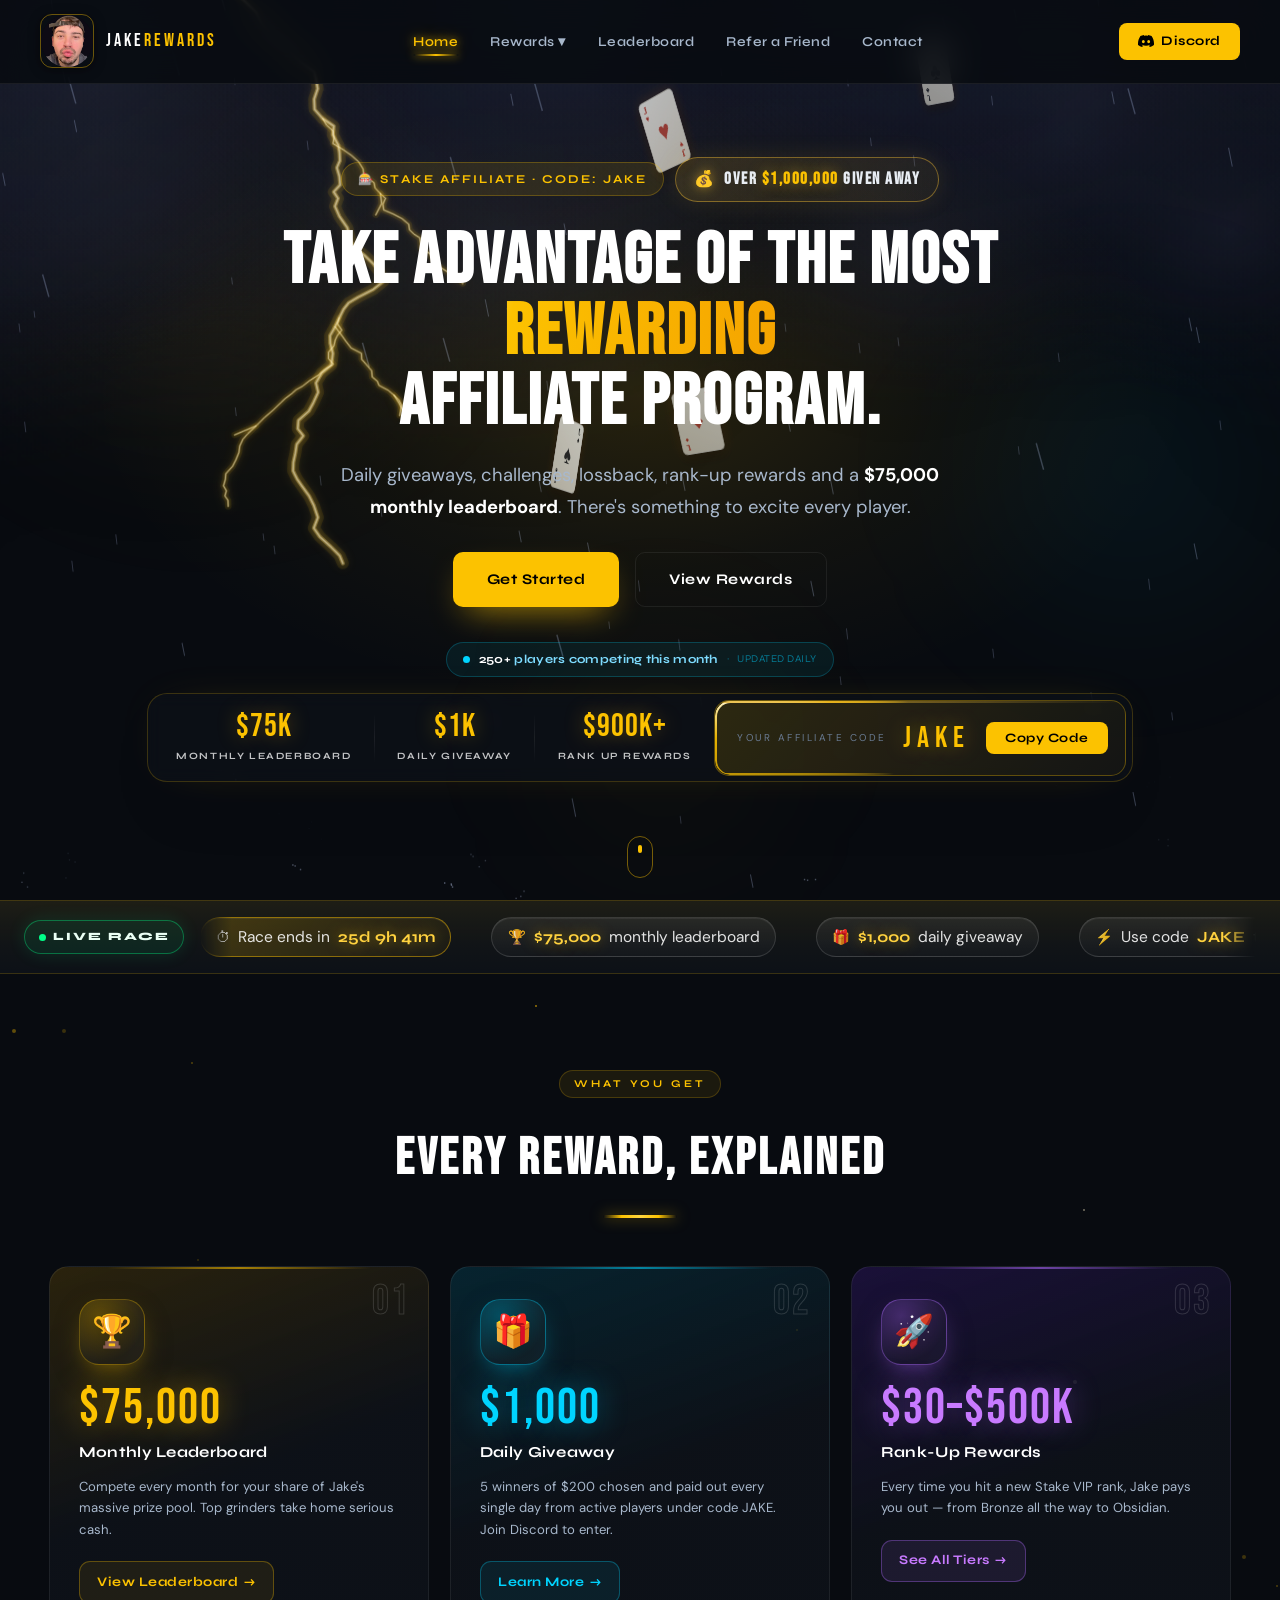
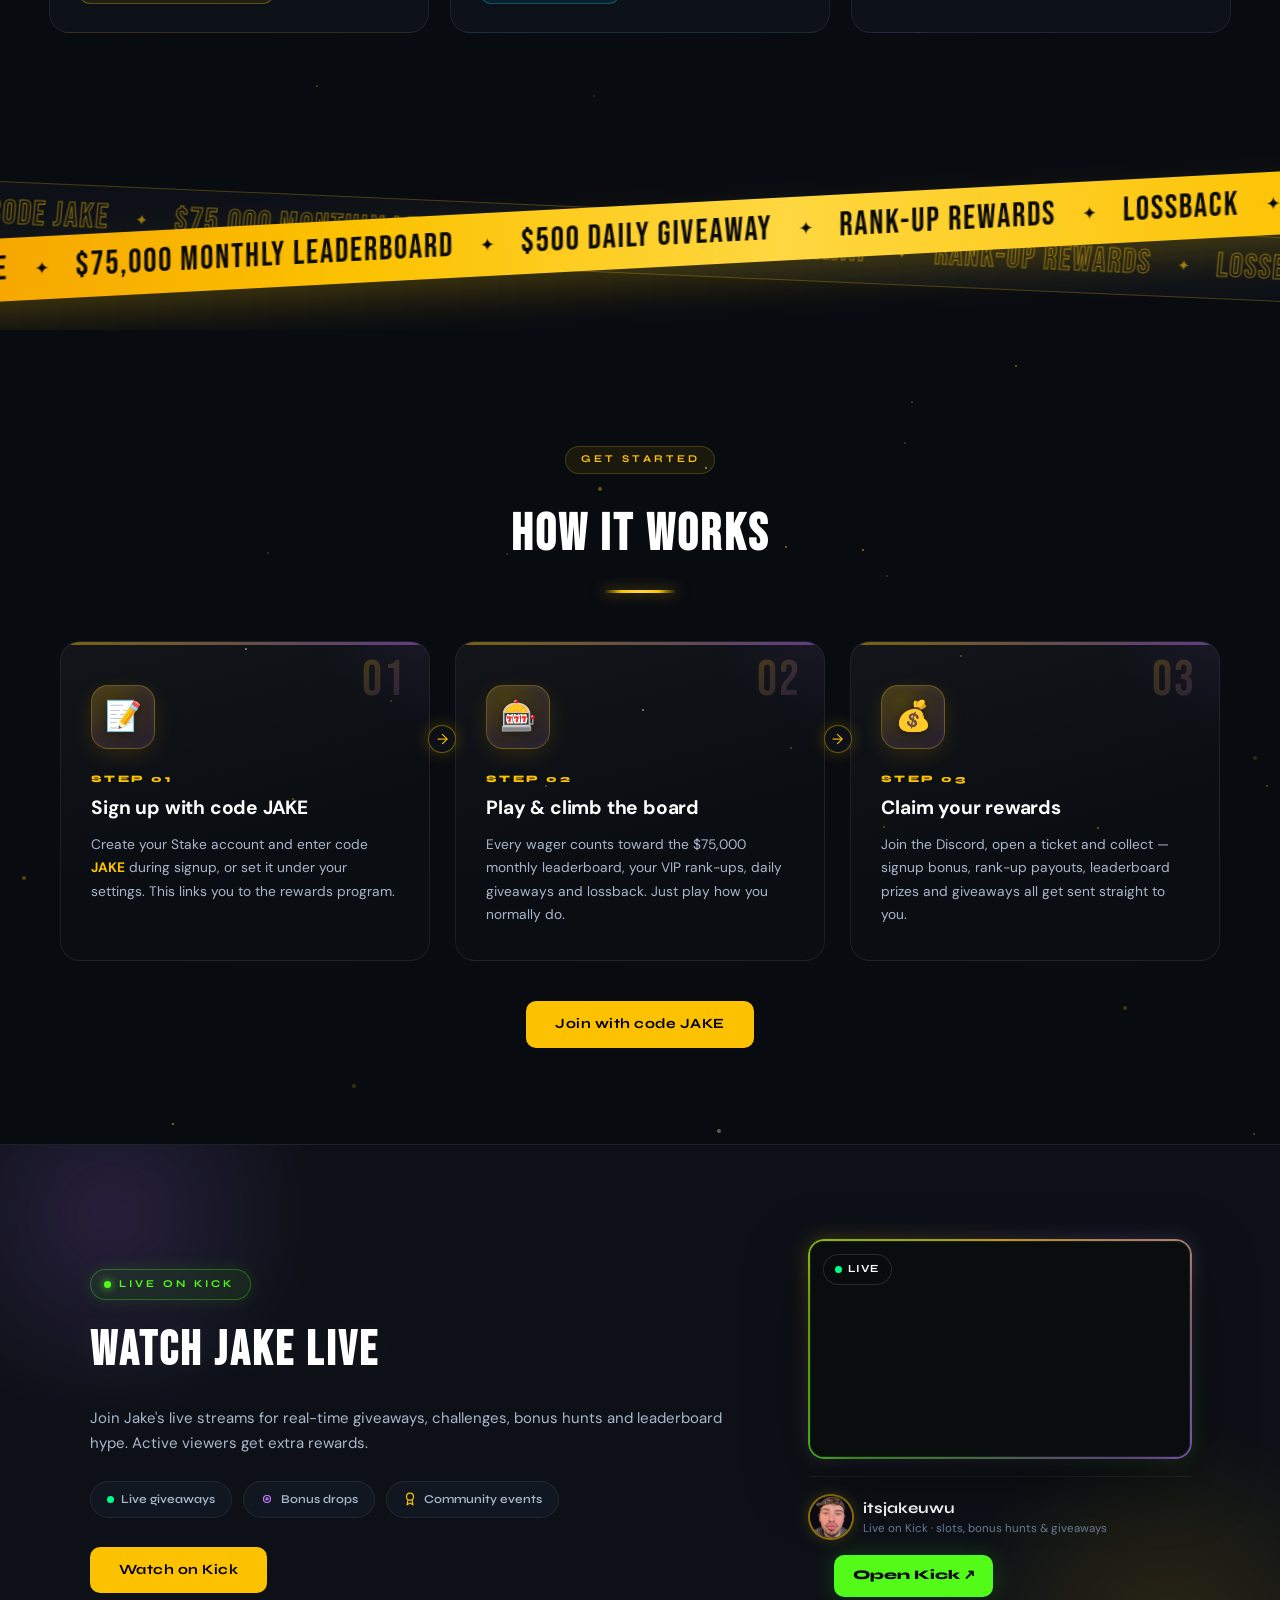
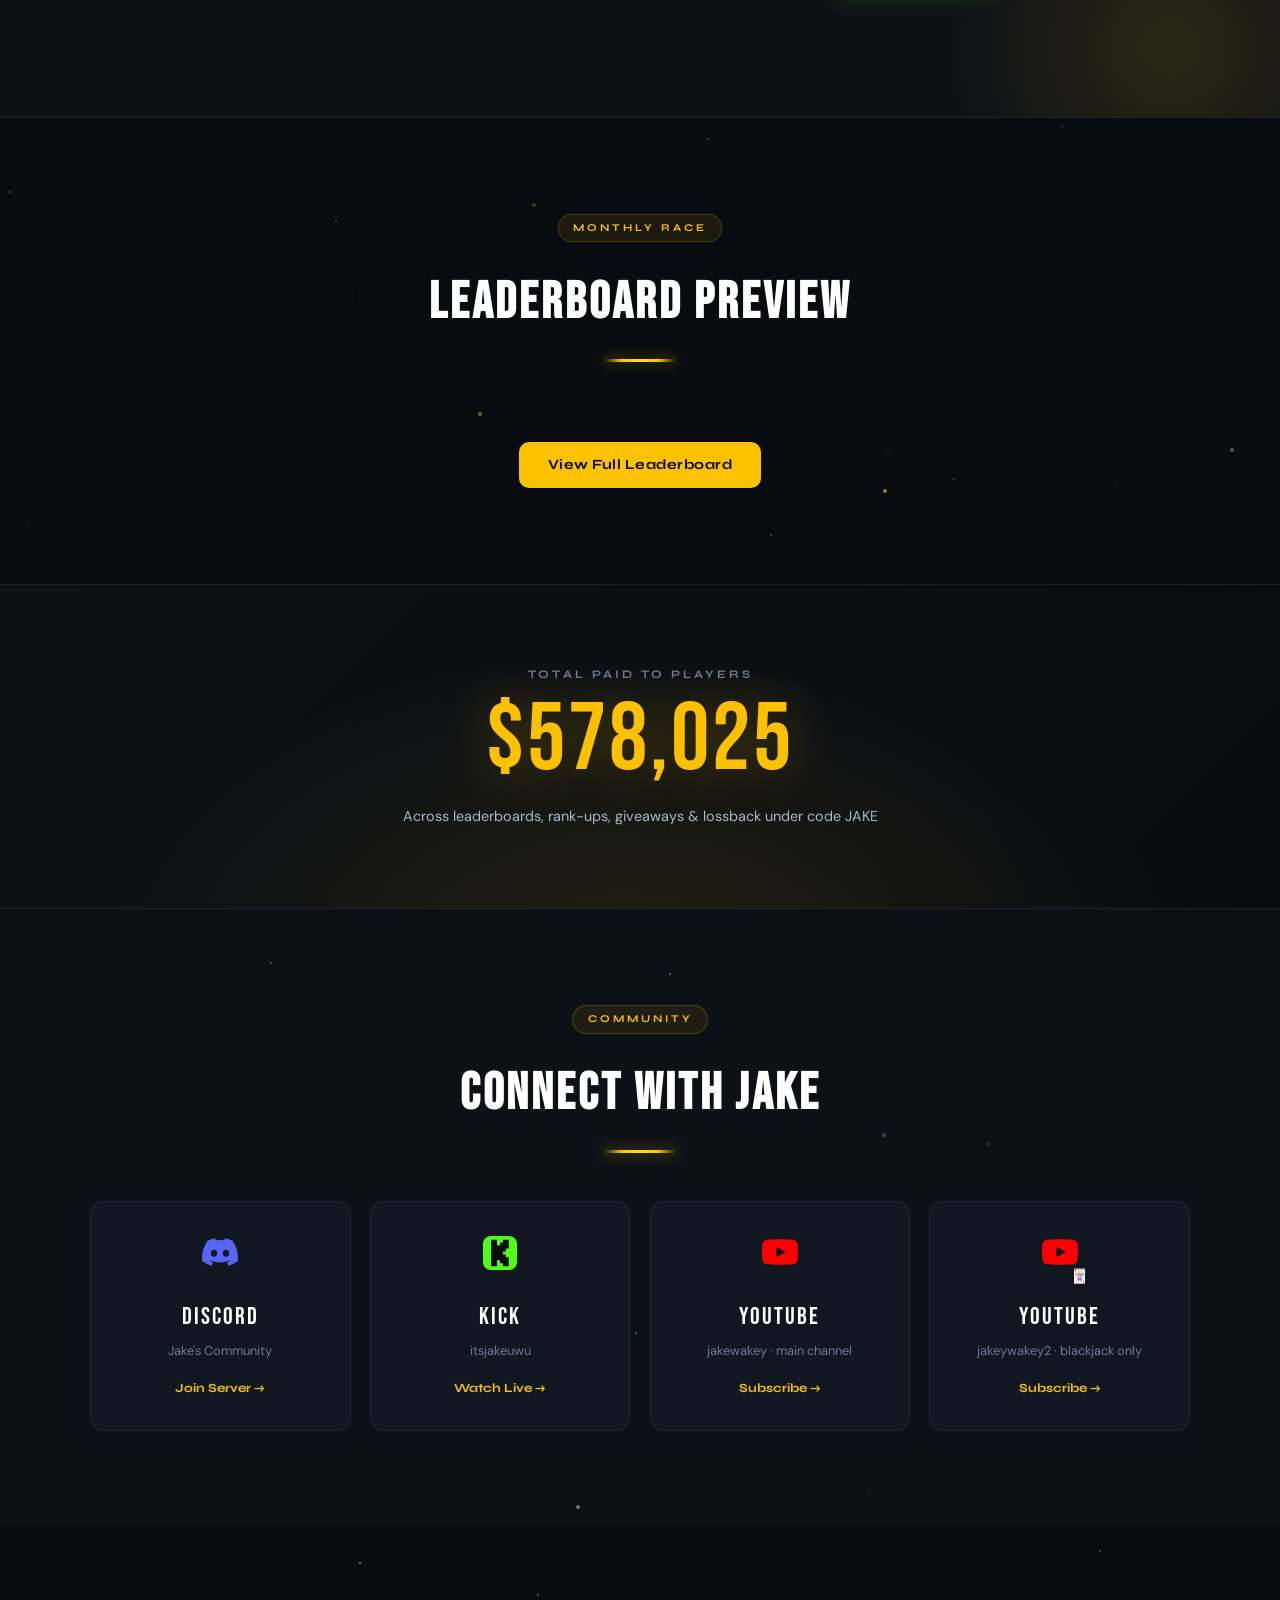
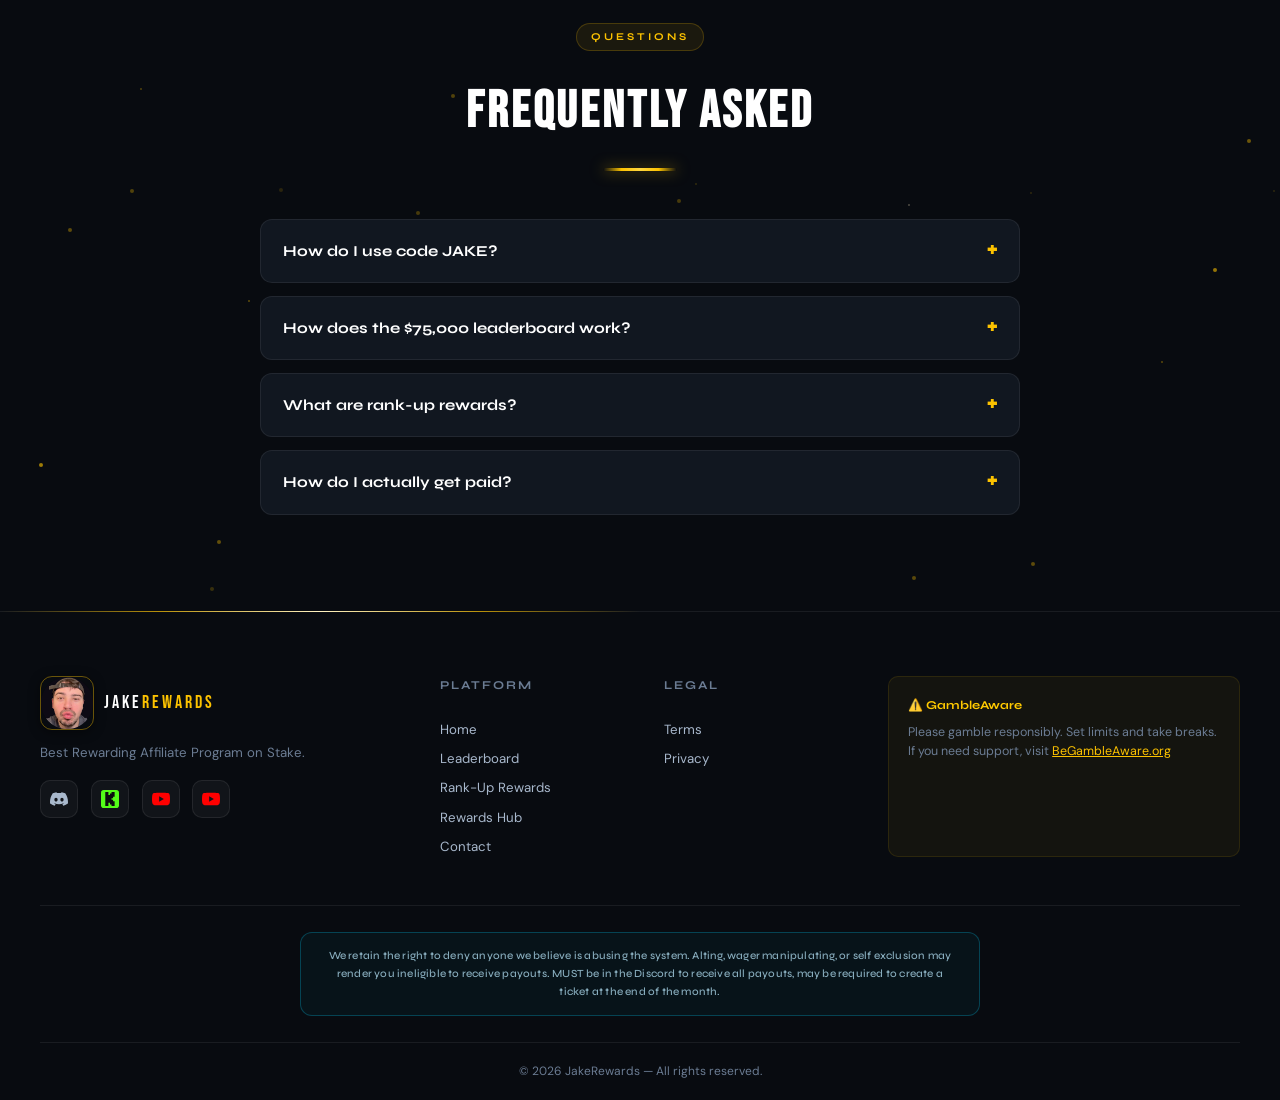
==== commit ed9dfc4e: "Add files via upload A Whole new Revamp to the wbesite" ====
--- a/index.html
+++ b/index.html
@@ -32,7 +32,7 @@
   <link href="https://fonts.googleapis.com/css2?family=Bebas+Neue&family=Syne:wght@400;600;700;800&family=DM+Sans:wght@300;400;500&display=swap" rel="stylesheet" media="print" onload="this.media='all'"/>
   <noscript><link href="https://fonts.googleapis.com/css2?family=Bebas+Neue&family=Syne:wght@400;600;700;800&family=DM+Sans:wght@300;400;500&display=swap" rel="stylesheet"/></noscript>
   <link rel="stylesheet" href="style.css"/>
-  <link rel="stylesheet" href="motion.css?v=9"/>
+  <link rel="stylesheet" href="motion.css?v=10"/>
 <style>
 @keyframes badgeFloat{0%,100%{transform:translateY(0)}50%{transform:translateY(-5px)}}
 @keyframes shimmerLine{0%{left:-100%}100%{left:100%}}
--- a/motion.css
+++ b/motion.css
@@ -114,9 +114,10 @@
   -webkit-mask:linear-gradient(#000 0 0) content-box,linear-gradient(#000 0 0);-webkit-mask-composite:xor;mask:linear-gradient(#000 0 0) content-box exclude,linear-gradient(#000 0 0);
   opacity:0;transition:opacity .5s}
 @media (hover:hover){ *:hover>.jm-beam{opacity:1;animation:jmBeam 2.4s linear infinite} }
-.jm-beam.jm-once{animation:jmBeamOnce 1.8s var(--jm-ease) .2s both}
+/* one steady lap on reveal (phones): linear so it doesn't whip round fast then crawl */
+.jm-beam.jm-once{animation:jmBeamOnce 2.6s linear .45s both}
 @keyframes jmBeam{to{--jm-a:360deg}}
-@keyframes jmBeamOnce{0%{opacity:0;--jm-a:0deg}15%{opacity:1}80%{opacity:1}100%{opacity:0;--jm-a:360deg}}
+@keyframes jmBeamOnce{0%{opacity:0;--jm-a:0deg}12%{opacity:1}85%{opacity:1}100%{opacity:0;--jm-a:360deg}}
 .rc-cyan,.bonus-card.giveaway,.tier-card.diamond,.tier-card.t-plat{--jm-bc:0,212,255}
 .rc-purple,.tier-card.obsidian,.refer-hero-card.purple{--jm-bc:176,107,255}
 .bonus-card.deposit-match{--jm-bc:0,220,110}
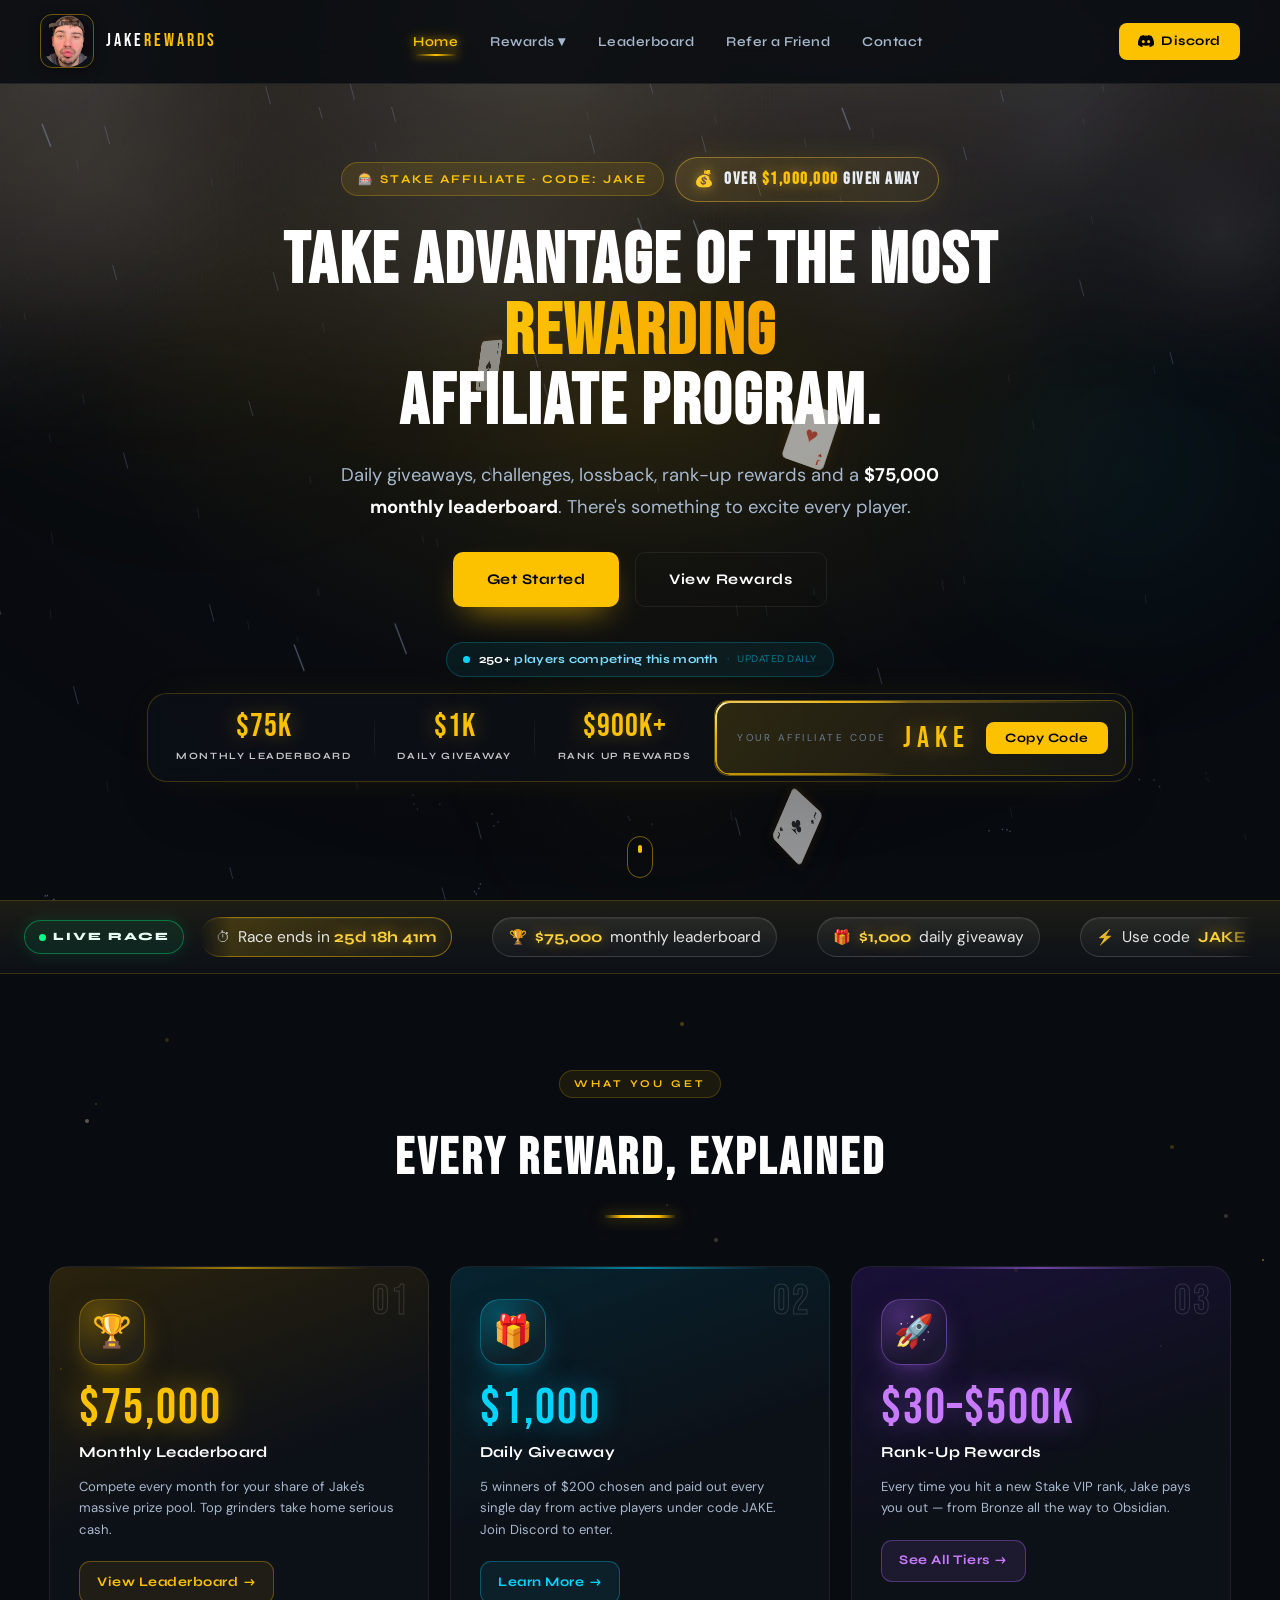
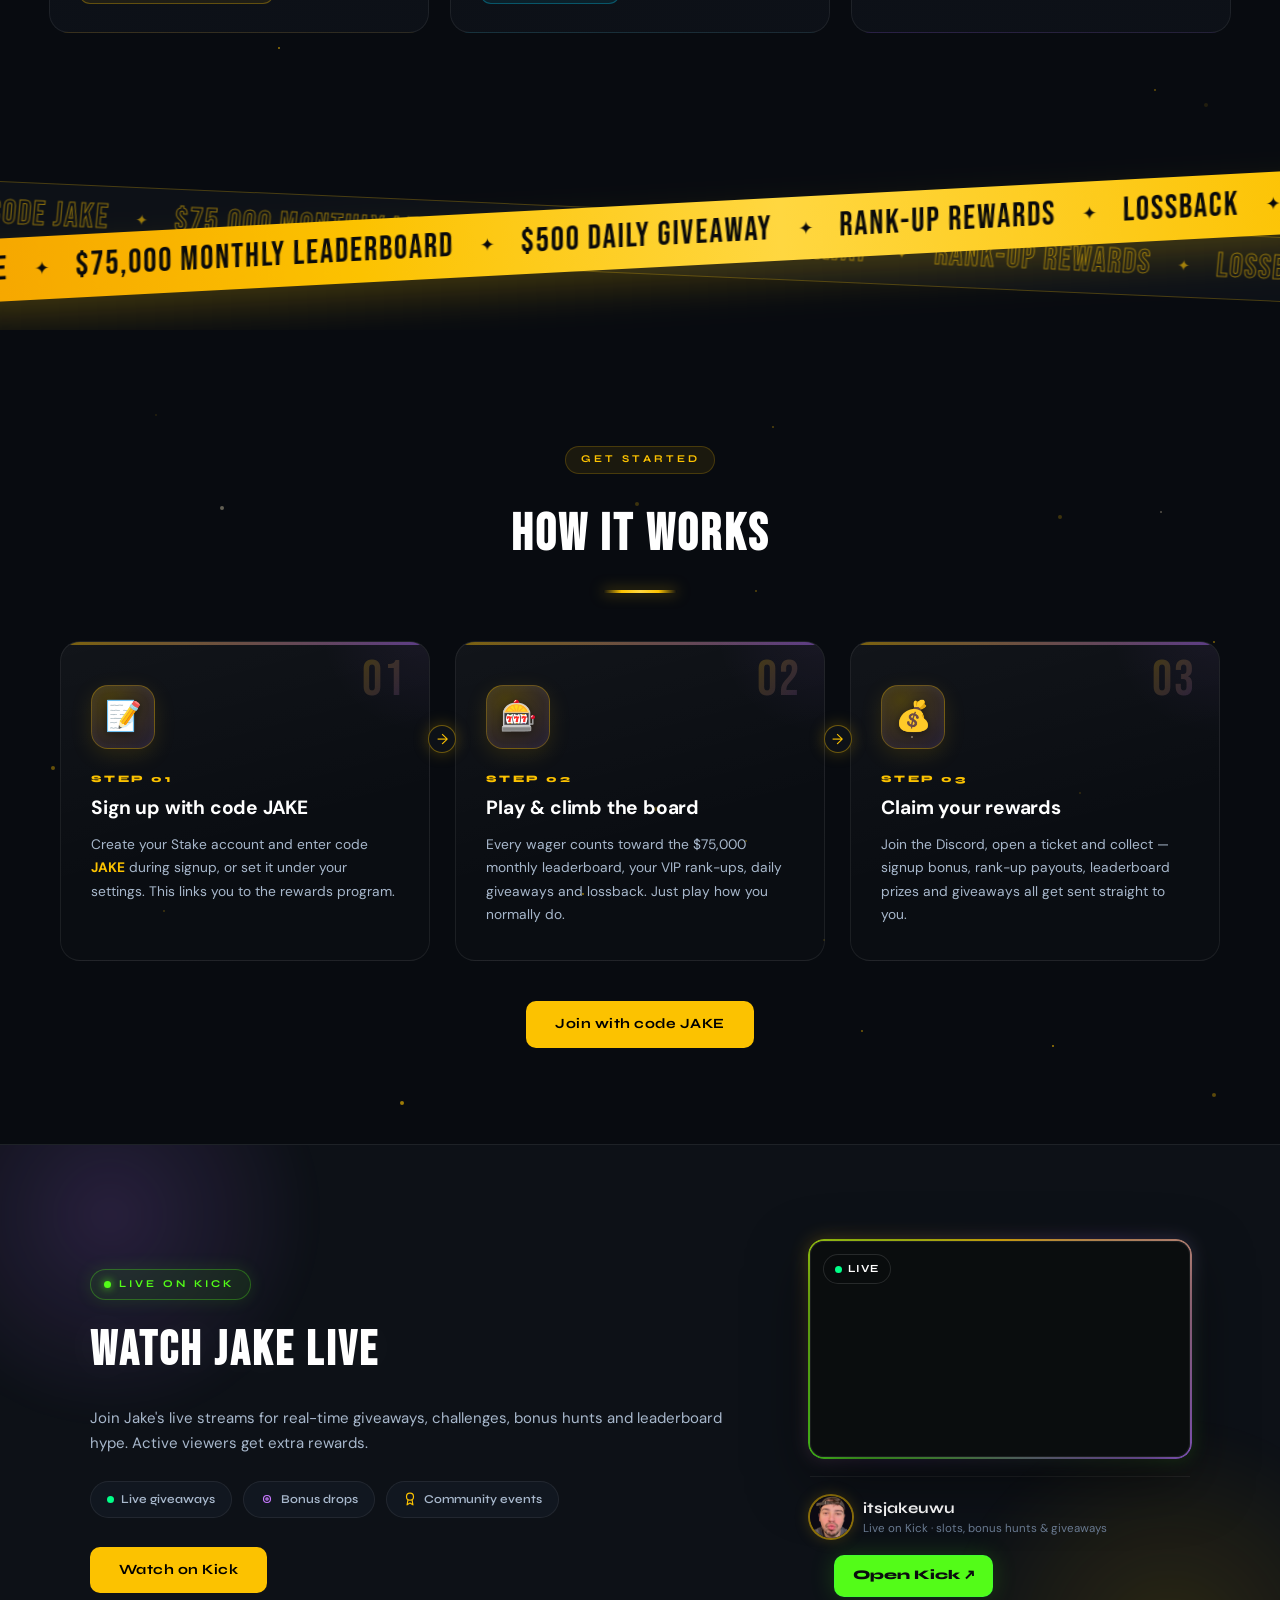
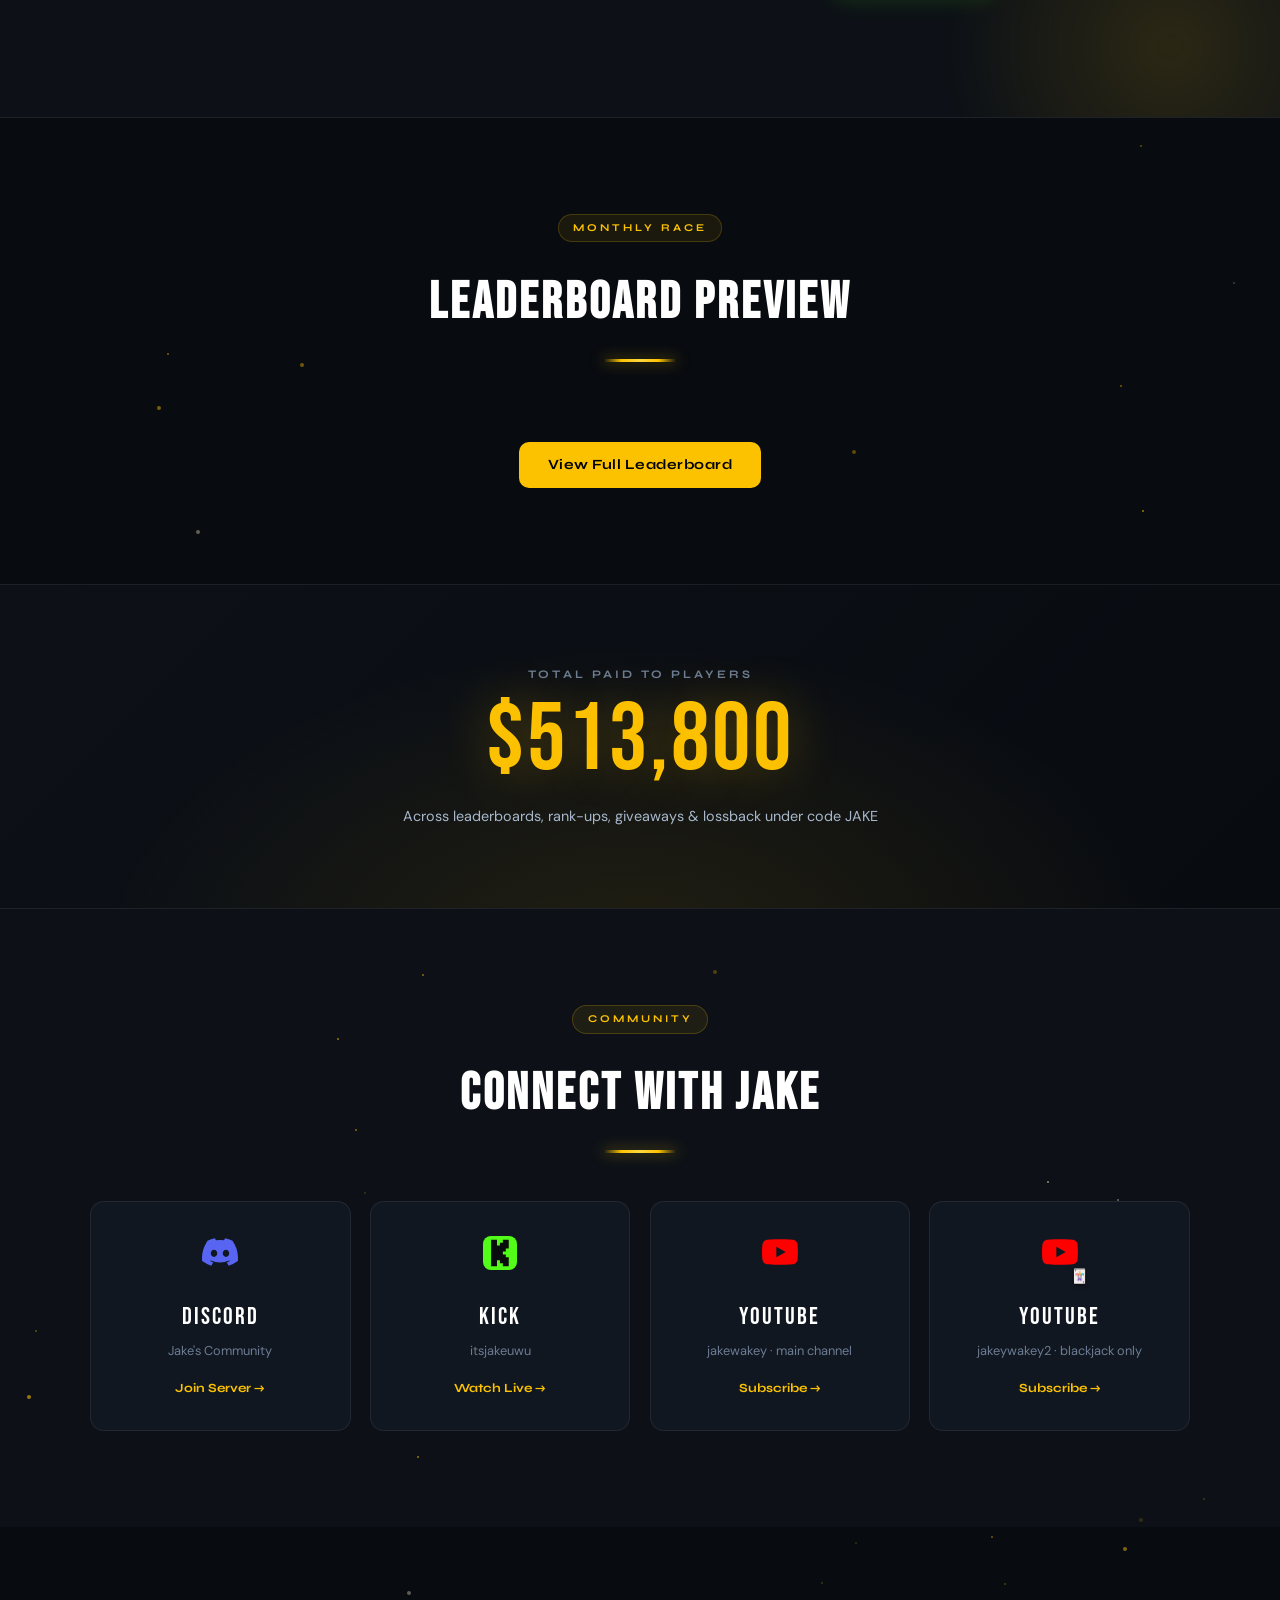
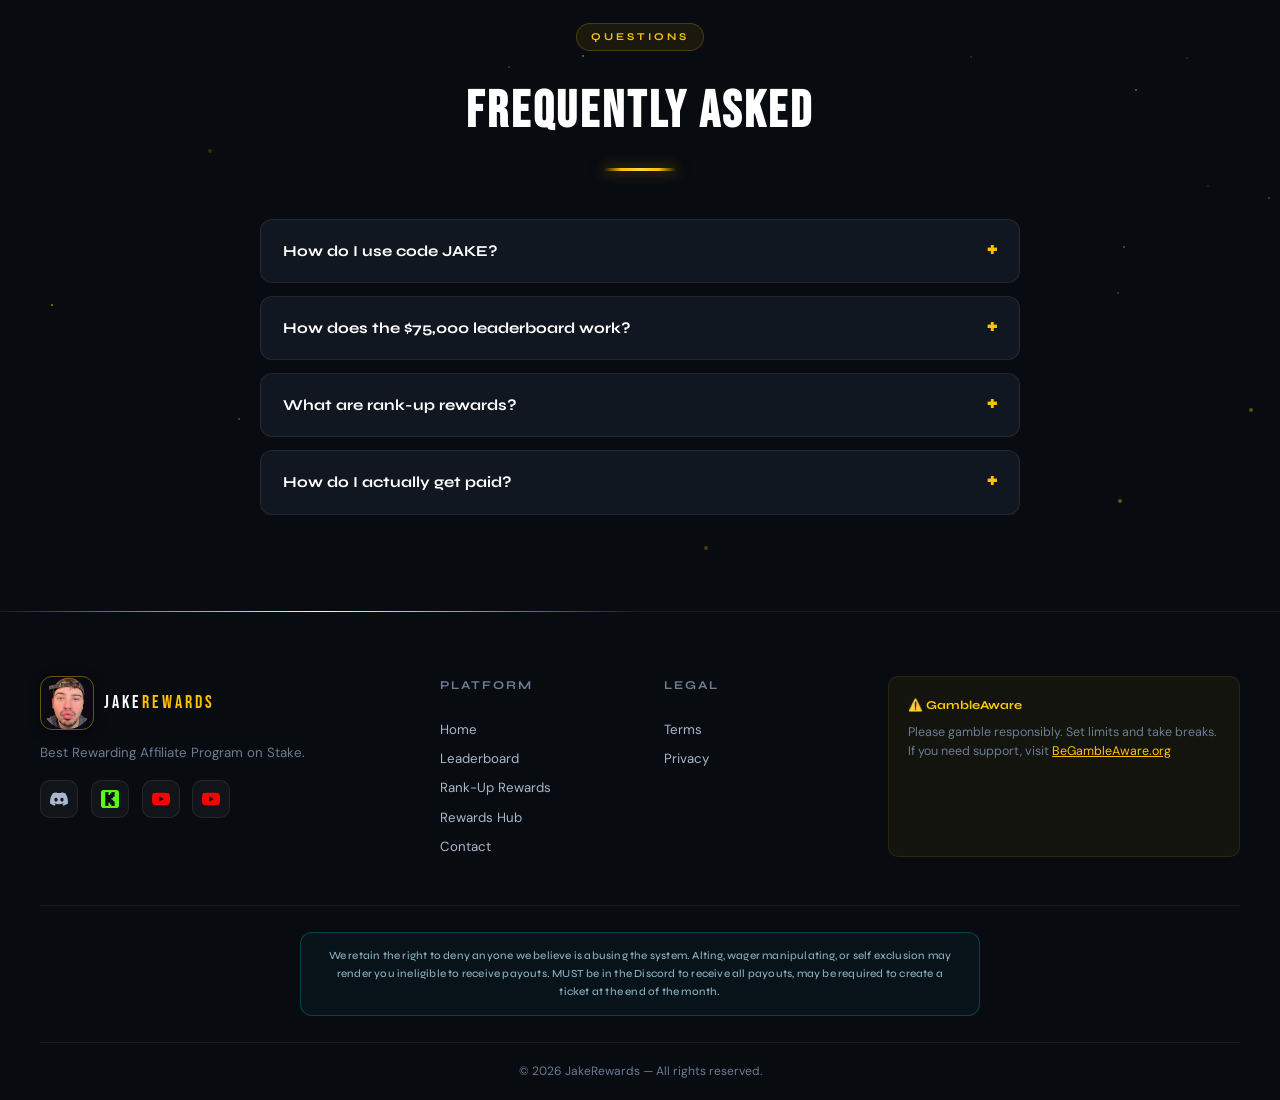
==== commit 654bef07: "Add files via upload" ====
--- a/index.html
+++ b/index.html
@@ -667,6 +667,9 @@
       rows.push(row);
     }
     // Exact sheet columns: affiliate_name | campaign_code | user_name | wagered | rank | start_date_utc | end_date_utc
+    { const m=String((rows[0]||{})['start_date_utc']||'').match(/(\d{1,2})[-\/ ]([A-Za-z]{3})[A-Za-z]*[-\/ ](\d{2,4})/);
+      const mon=m?['jan','feb','mar','apr','may','jun','jul','aug','sep','oct','nov','dec'].indexOf(m[2].toLowerCase()):-1;
+      if(mon>-1){ const y=+m[3]<100?2000+(+m[3]):+m[3]; window._homeSheetStart=Date.UTC(y,mon,1); } }
     const live=rows.map((r,i)=>({
       user: r['user_name']||r['username']||r['user']||('Player '+(i+1)),
       wagered: parseFloat((r['wagered']||r['wager']||'0').replace(/[$,]/g,''))||0,
@@ -690,17 +693,18 @@
   const track=document.getElementById('wins-track');
   if(!track) return;
   const PRIZE=[20000,10000,5000,4000,3500,3000,2500,2250,2000,1650,1400,1300,1250,1125,1000];
-  function nextReset(){ // 10:00 AM New York time, last day of the month (same rule as leaderboard page)
-    function at(y,m){const last=new Date(Date.UTC(y,m+1,0)).getUTCDate();const g=Date.UTC(y,m,last,10,0,0);
-      const f=new Intl.DateTimeFormat('en-US',{timeZone:'America/New_York',hour12:false,year:'numeric',month:'2-digit',day:'2-digit',hour:'2-digit',minute:'2-digit',second:'2-digit'}).formatToParts(new Date(g));
-      const v=t=>parseInt(f.find(x=>x.type===t).value,10);const z=Date.UTC(v('year'),v('month')-1,v('day'),v('hour')%24,v('minute'),v('second'));return g-(z-g);}
-    const n=new Date();let e=at(n.getUTCFullYear(),n.getUTCMonth());if(Date.now()>=e)e=at(n.getUTCFullYear(),n.getUTCMonth()+1);return e;}
-  function left(){const d=Math.max(0,nextReset()-Date.now());return Math.floor(d/864e5)+'d '+Math.floor(d%864e5/36e5)+'h '+Math.floor(d%36e5/6e4)+'m';}
+  /* same rule as the leaderboard page: the race is the calendar month (UTC) the sheet's start_date_utc is in */
+  function raceEnd(){
+    const n=Date.now(), st=window._homeSheetStart;
+    if(st!=null){ const d=new Date(st), e=Date.UTC(d.getUTCFullYear(),d.getUTCMonth()+1,1); if(n<e+5*864e5) return e; }
+    const t=new Date(n); return Date.UTC(t.getUTCFullYear(),t.getUTCMonth()+1,1);
+  }
+  function raceTxt(){const d=raceEnd()-Date.now();if(d<=0)return 'Race finished · results coming soon';return 'Race ends in <span class="win-amt">'+Math.floor(d/864e5)+'d '+Math.floor(d%864e5/36e5)+'h '+Math.floor(d%36e5/6e4)+'m</span>';}
   const money=n=>'$'+Math.round(n).toLocaleString();
   const pill=(inner,cls)=>'<a class="win-pill '+(cls||'')+'" href="leaderboard.html">'+inner+'</a>';
   function build(data){
     const out=[];
-    out.push(pill('<span class="race-ico">⏱</span>Race ends in <span class="win-amt jm-race-left">'+left()+'</span>','race-hl'));
+    out.push(pill('<span class="race-ico">⏱</span><span class="jm-race-left">'+raceTxt()+'</span>','race-hl'));
     if(data&&data.length){
       const total=data.reduce((a,r)=>a+r.wagered,0);
       out.push(pill('<span class="race-ico">🔥</span><span class="win-amt">'+money(total)+'</span> wagered this month'));
@@ -724,7 +728,7 @@
   }
   window.jmRace=build;
   build(window._homeLiveData||null);
-  setInterval(()=>{if(document.hidden)return;const t=left();track.querySelectorAll('.jm-race-left').forEach(e=>e.textContent=t);},30000);
+  setInterval(()=>{if(document.hidden)return;const t=raceTxt();track.querySelectorAll('.jm-race-left').forEach(e=>e.innerHTML=t);},30000);
 })();
 // Total paid counter — wait for deferred data, then set up observer
 function initPaidCounter(){
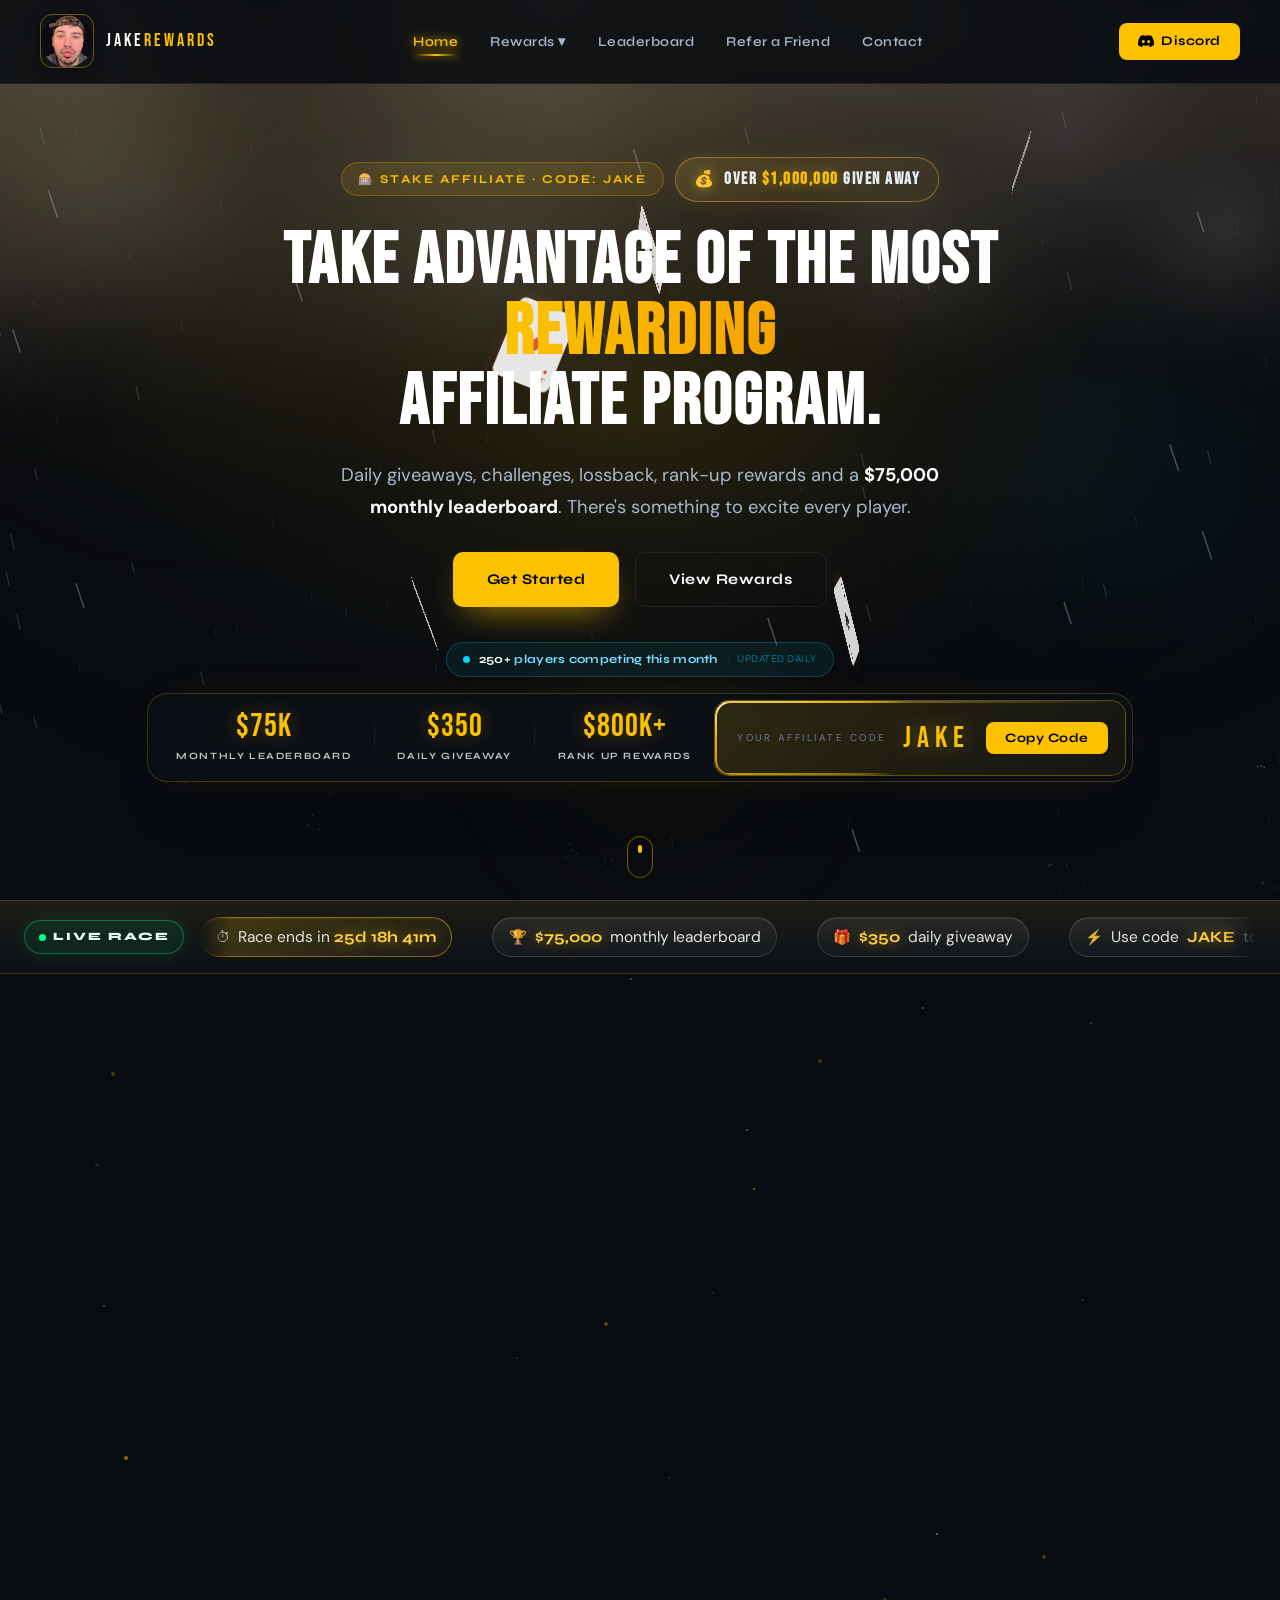
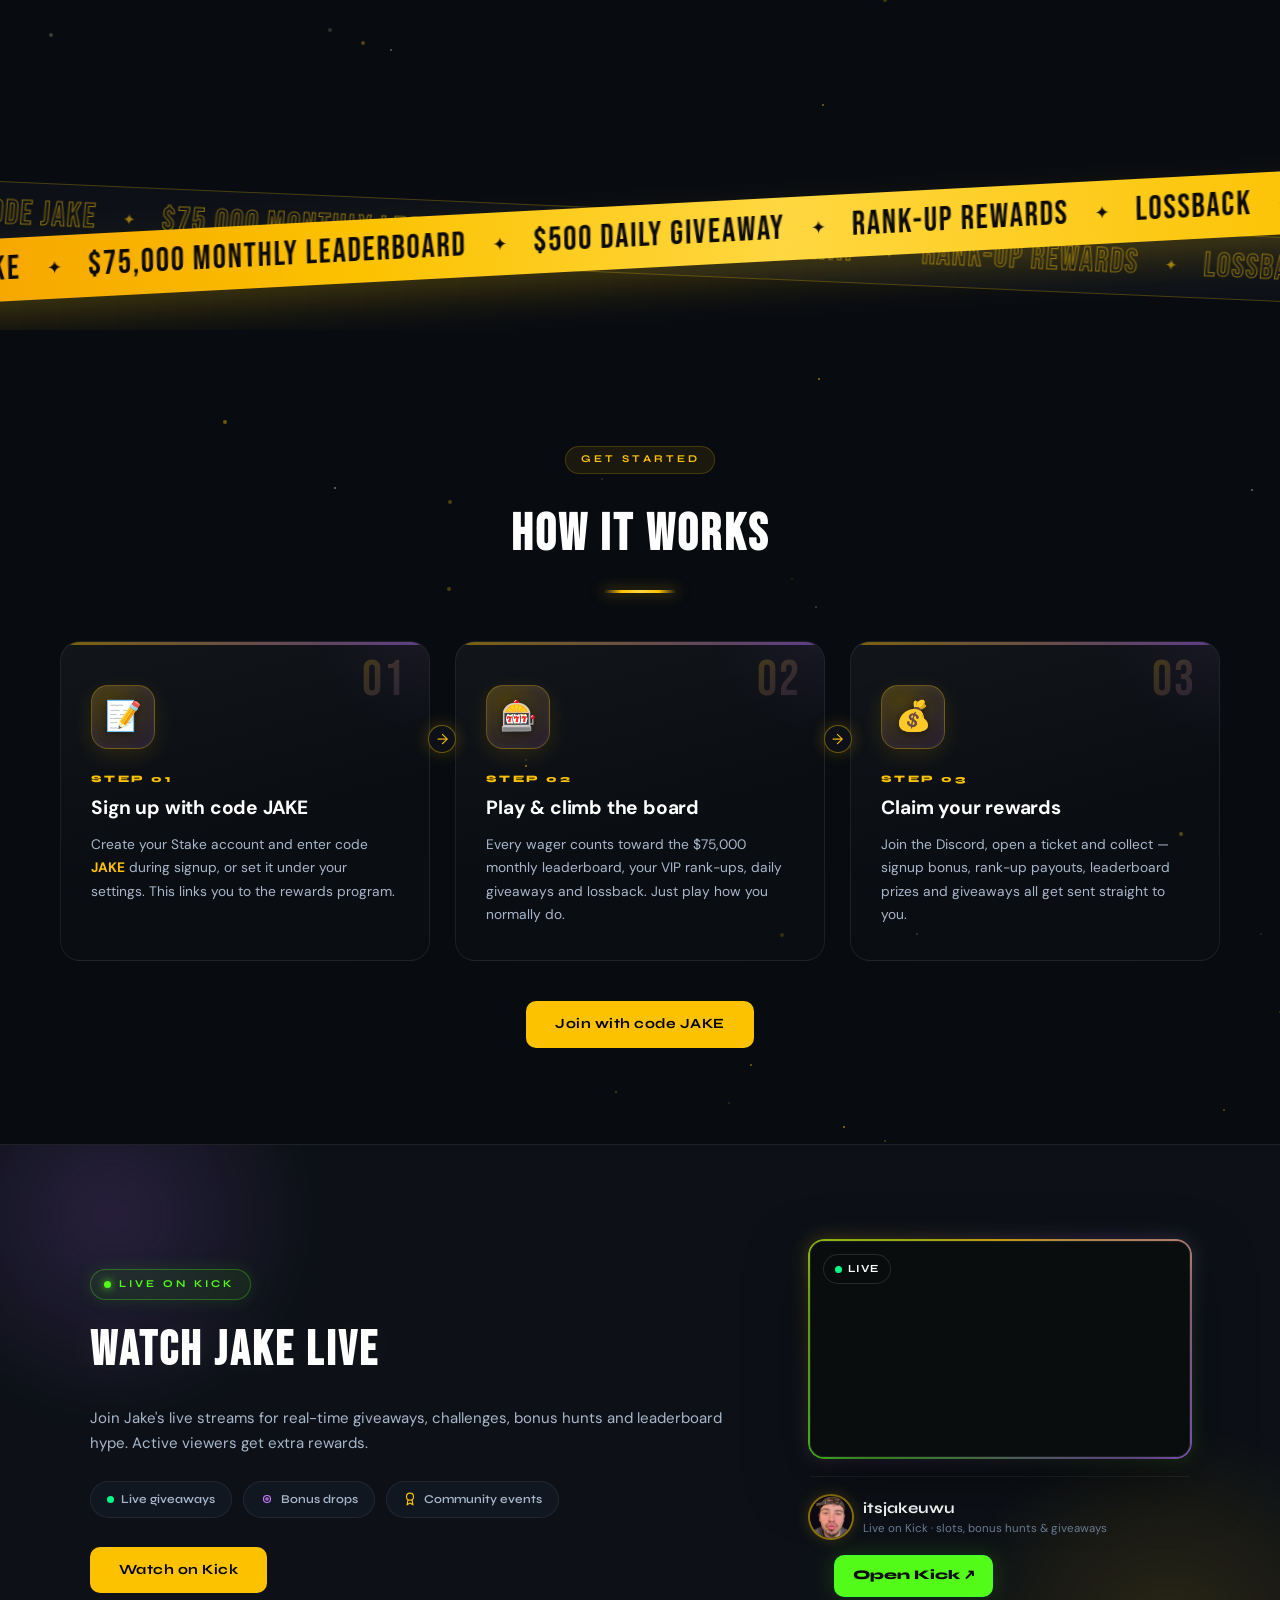
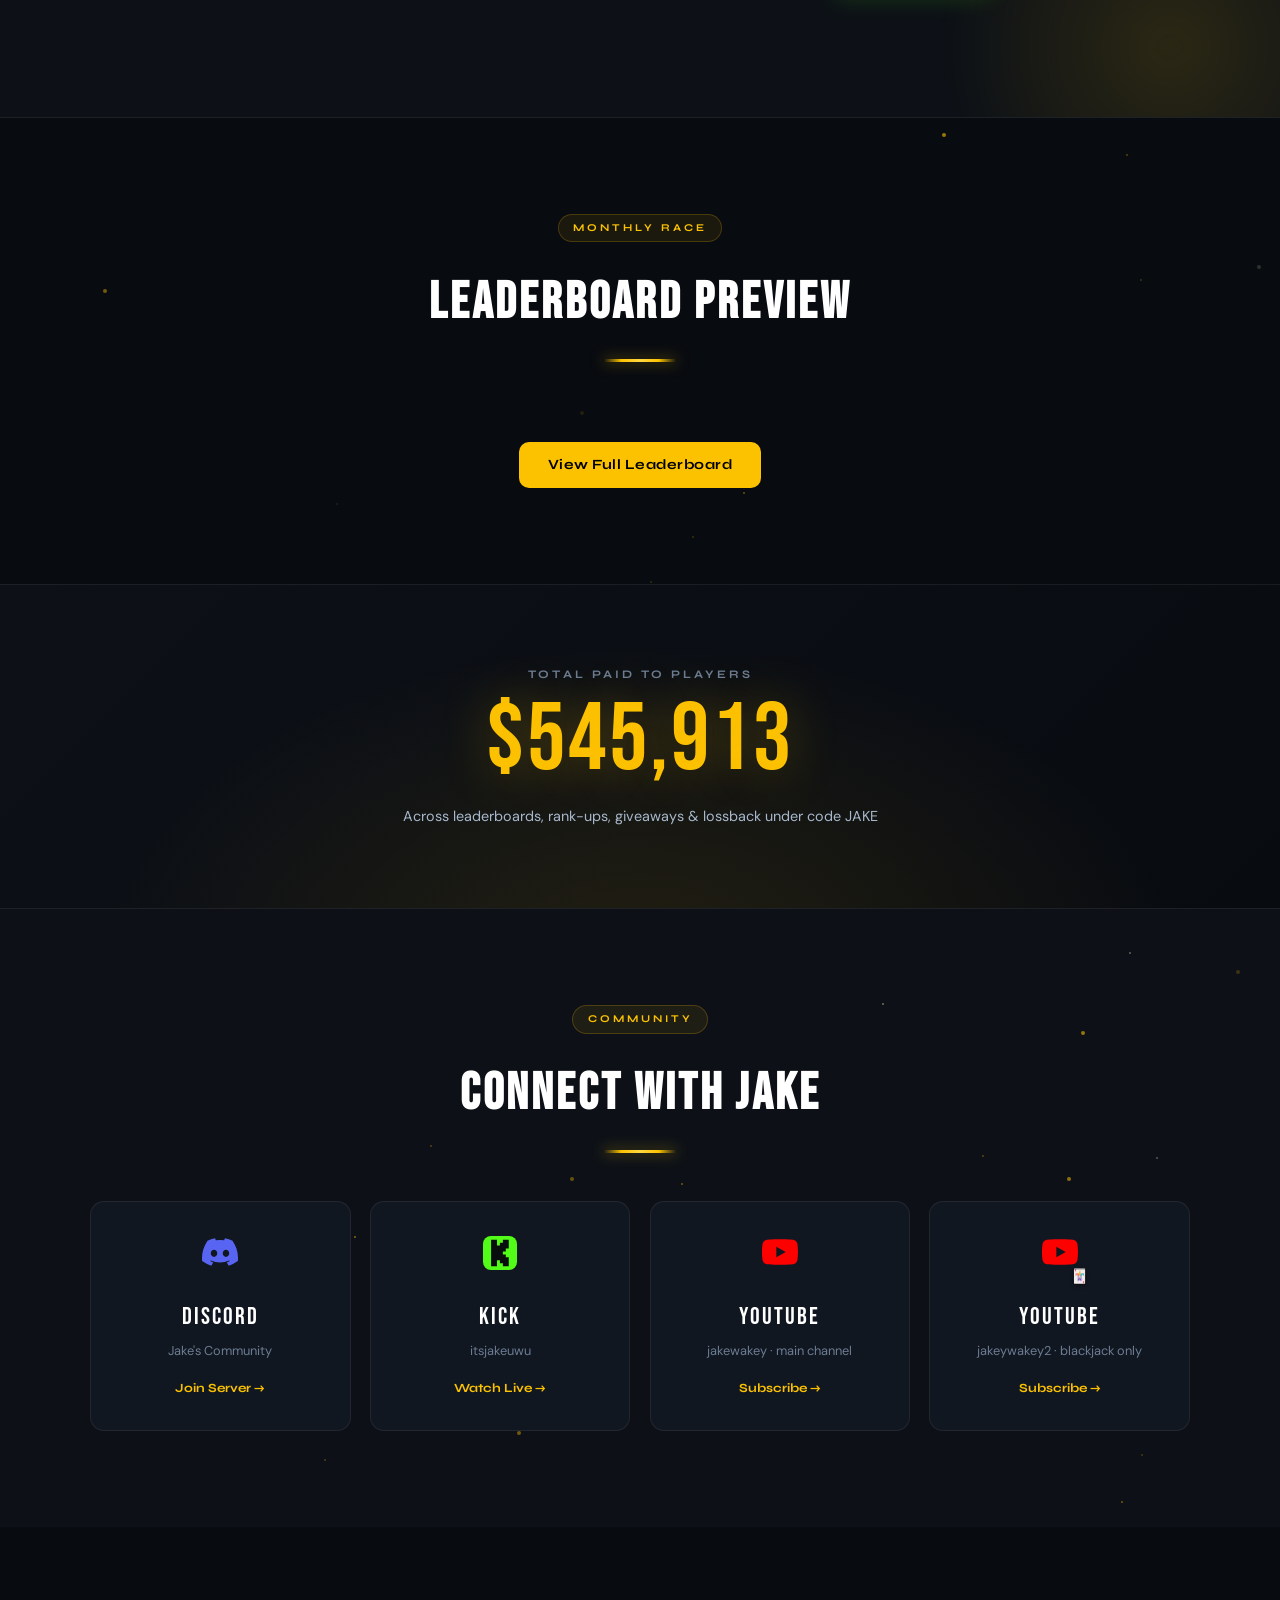
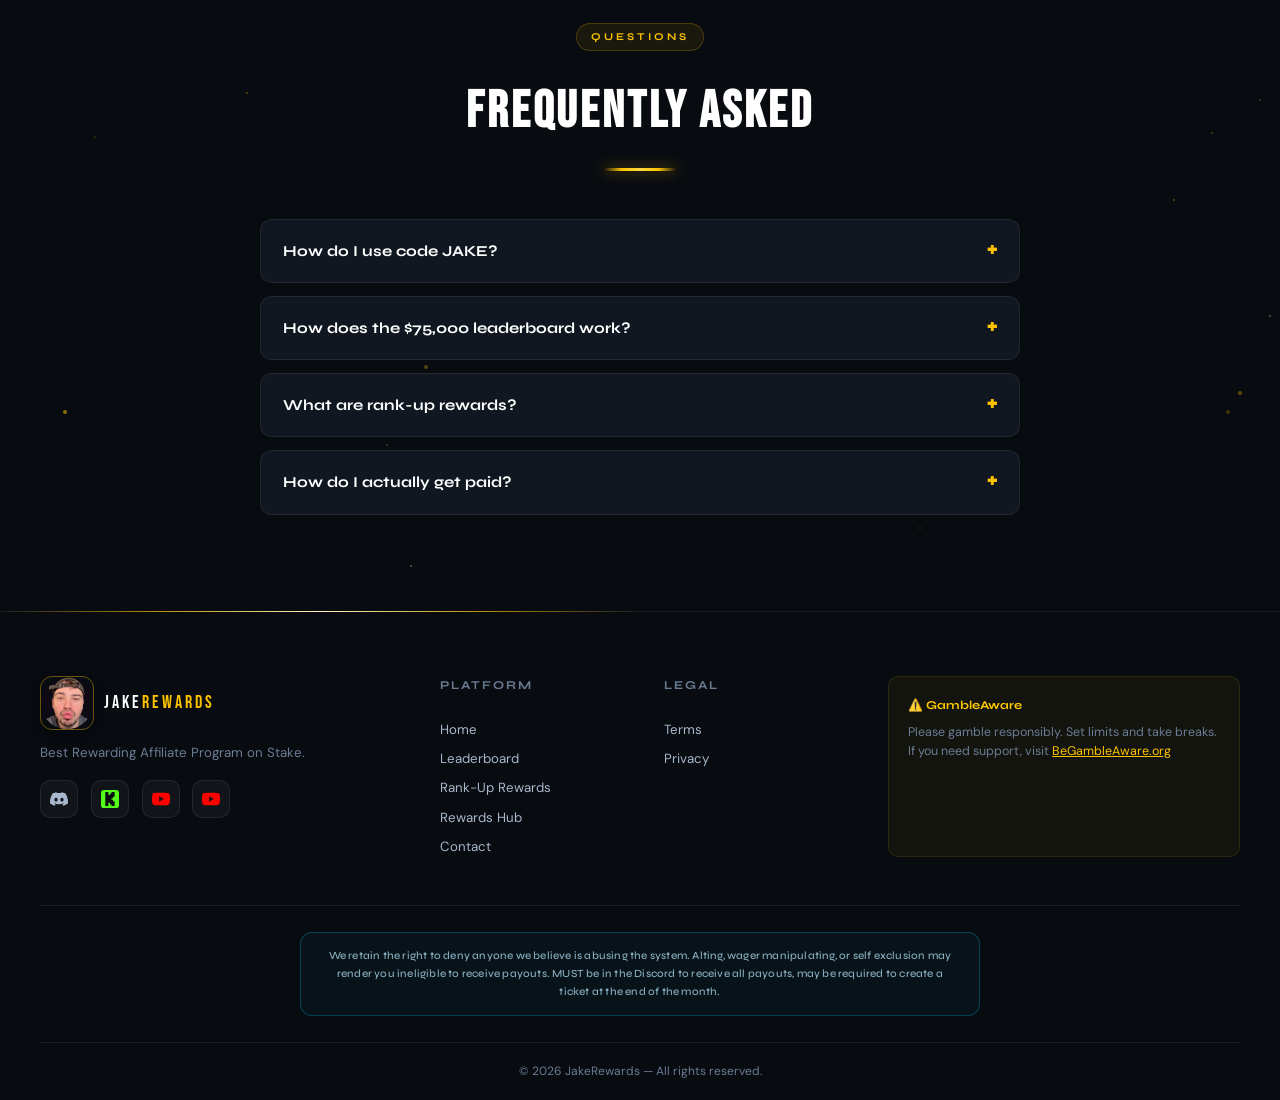
==== commit 435942f3: "Add files via upload" ====
--- a/index.html
+++ b/index.html
@@ -14,10 +14,10 @@
   <link rel="apple-touch-icon" href="logo.png">
   <meta name="viewport" content="width=device-width, initial-scale=1.0"/>
   <title>JakeRewards — Most Rewarding Stake Affiliate 2026</title>
-  <meta name="description" content="Jake's affiliate program on Stake. $75,000 monthly leaderboard, daily $1,000 giveaway, rank-up rewards from Bronze to Obsidian. Use code JAKE."/>
+  <meta name="description" content="Jake's affiliate program on Stake. $75,000 monthly leaderboard, daily $350 giveaway, rank-up rewards from Bronze to Obsidian. Use code JAKE."/>
   <meta name="keywords" content="jake rewards, stake affiliate code jake, stake leaderboard, stake rank up rewards, stake giveaway, jakerewards"/>
   <meta property="og:title" content="JakeRewards — Most Rewarding Stake Affiliate 2026"/>
-  <meta property="og:description" content="$75,000 monthly leaderboard, daily $1,000 giveaway, rank-up rewards. Use code JAKE on Stake."/>
+  <meta property="og:description" content="$75,000 monthly leaderboard, daily $350 giveaway, rank-up rewards. Use code JAKE on Stake."/>
   <meta property="og:image" content="https://jakerewards.com/og-image.png?v=15"/>
   <meta property="og:image:width" content="1200"/>
   <meta property="og:image:height" content="630"/>
@@ -25,7 +25,7 @@
   <meta property="og:url" content="https://jakerewards.com/"/>
   <meta name="twitter:card" content="summary_large_image"/>
   <meta name="twitter:title" content="JakeRewards — Most Rewarding Stake Affiliate 2026"/>
-  <meta name="twitter:description" content="$75,000 monthly leaderboard, daily $1,000 giveaway, rank-up rewards. Use code JAKE on Stake."/>
+  <meta name="twitter:description" content="$75,000 monthly leaderboard, daily $350 giveaway, rank-up rewards. Use code JAKE on Stake."/>
   <meta name="twitter:image" content="https://jakerewards.com/og-image.png?v=15"/>
   <link rel="preconnect" href="https://fonts.googleapis.com"/>
   <link rel="preconnect" href="https://fonts.gstatic.com" crossorigin/>
@@ -289,9 +289,9 @@
     <div class="hero-stats">
       <div class="stat"><span class="stat-num" data-target="75000" data-prefix="$" data-suffix="K" data-divide="1000">$75K</span><span class="stat-label">Monthly Leaderboard</span></div>
       <div class="stat-divider"></div>
-      <div class="stat"><span class="stat-num" data-target="1000" data-prefix="$" data-suffix="K" data-divide="1000">$1K</span><span class="stat-label">Daily Giveaway</span></div>
+      <div class="stat"><span class="stat-num" data-target="350" data-prefix="$">$350</span><span class="stat-label">Daily Giveaway</span></div>
       <div class="stat-divider"></div>
-      <div class="stat"><span class="stat-num" data-target="900000" data-prefix="$" data-suffix="K+" data-divide="1000">$900K+</span><span class="stat-label">Rank Up Rewards</span></div>
+      <div class="stat"><span class="stat-num" data-target="800000" data-prefix="$" data-suffix="K+" data-divide="1000">$800K+</span><span class="stat-label">Rank Up Rewards</span></div>
     </div>
     <!-- Live player count bar -->
     <div class="hero-live-bar" id="hero-live-bar" style="display:none;">
@@ -337,9 +337,9 @@
       <canvas class="card-rain" data-colors="#00d4ff,#fff,#e6b432" data-syms="🎁,$,💎,◎,Ξ"></canvas>
       <div style="position:relative;z-index:1;">
         <div class="reward-icon">🎁</div>
-        <div class="reward-amount">$1,000</div>
+        <div class="reward-amount">$350</div>
         <div class="reward-name">Daily Giveaway</div>
-        <p class="reward-desc">5 winners of $200 chosen and paid out every single day from active players under code JAKE. Join Discord to enter.</p>
+        <p class="reward-desc">7 winners of $50 chosen and paid out every single day from active players under code JAKE. Join Discord to enter.</p>
         <a href="bonuses.html" class="reward-link">Learn More</a>
       </div>
     </div>
@@ -347,7 +347,7 @@
       <canvas class="card-rain" data-colors="#b464ff,#e6b432,#00d4ff" data-syms="🚀,◆,💎,$,Ξ"></canvas>
       <div style="position:relative;z-index:1;">
         <div class="reward-icon">🚀</div>
-        <div class="reward-amount">$30–$500K</div>
+        <div class="reward-amount">$25–$500K</div>
         <div class="reward-name">Rank-Up Rewards</div>
         <p class="reward-desc">Every time you hit a new Stake VIP rank, Jake pays you out — from Bronze all the way to Obsidian.</p>
         <a href="rankrewards.html" class="reward-link">See All Tiers</a>
@@ -504,7 +504,7 @@
     </div>
     <div class="faq-item">
       <button class="faq-q">What are rank-up rewards?<span class="faq-chev">+</span></button>
-      <div class="faq-a"><p>Each time you hit a new Stake VIP rank (Bronze through Obsidian), Jake pays you a bonus on top of Stake's own reward — from $30 at the lower tiers up to massive payouts at the top. Check the Rank-Up Rewards page for the full list.</p></div>
+      <div class="faq-a"><p>Each time you hit a new Stake VIP rank (Bronze through Obsidian), Jake pays you a bonus on top of Stake's own reward — from $25 at the lower tiers up to massive payouts at the top. Check the Rank-Up Rewards page for the full list.</p></div>
     </div>
     <div class="faq-item">
       <button class="faq-q">How do I actually get paid?<span class="faq-chev">+</span></button>
@@ -718,7 +718,7 @@
       });
     }else{
       out.push(pill('<span class="race-ico">🏆</span><span class="win-amt">$75,000</span> monthly leaderboard'));
-      out.push(pill('<span class="race-ico">🎁</span><span class="win-amt">$1,000</span> daily giveaway'));
+      out.push(pill('<span class="race-ico">🎁</span><span class="win-amt">$350</span> daily giveaway'));
       out.push(pill('<span class="race-ico">⚡</span>Use code <span class="win-amt">JAKE</span> to join the race'));
     }
     out.push(pill('<span class="race-ico">⚡</span>Wager under code <span class="win-amt">JAKE</span> to climb the board','race-hl'));
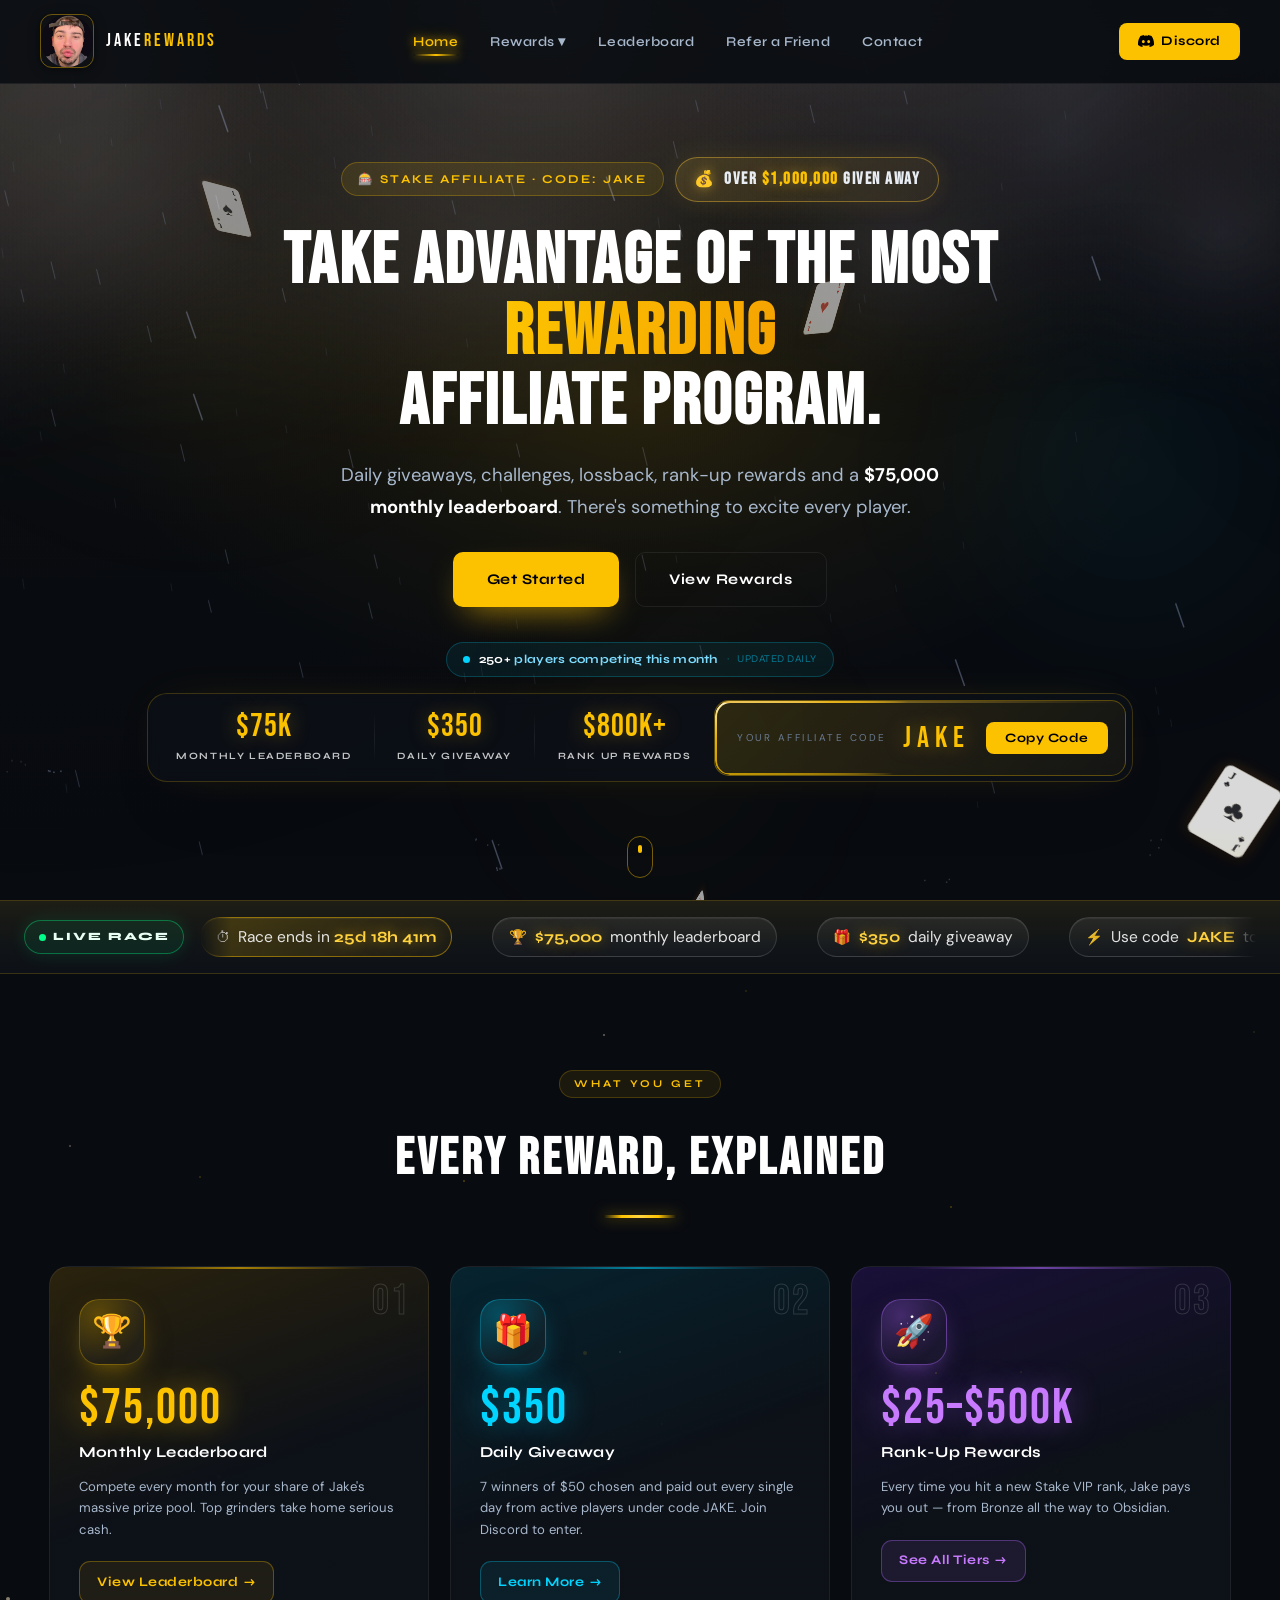
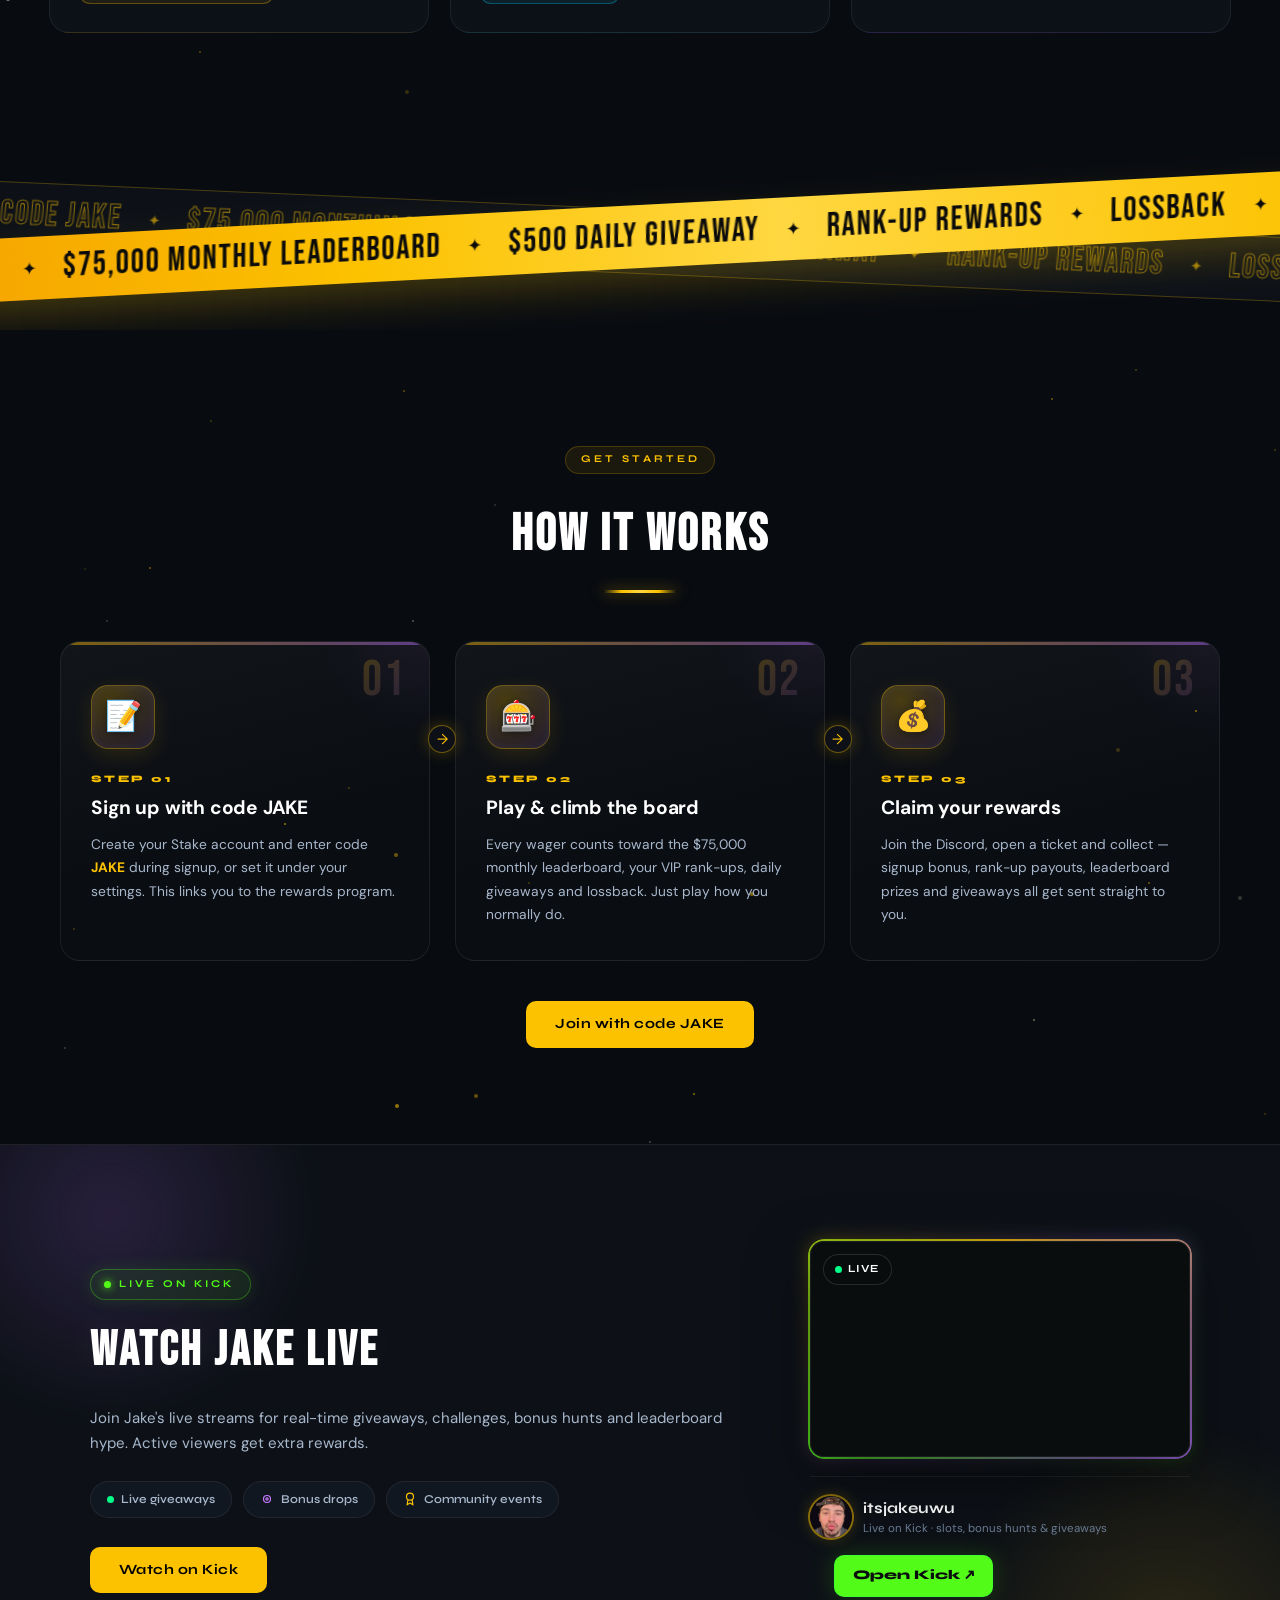
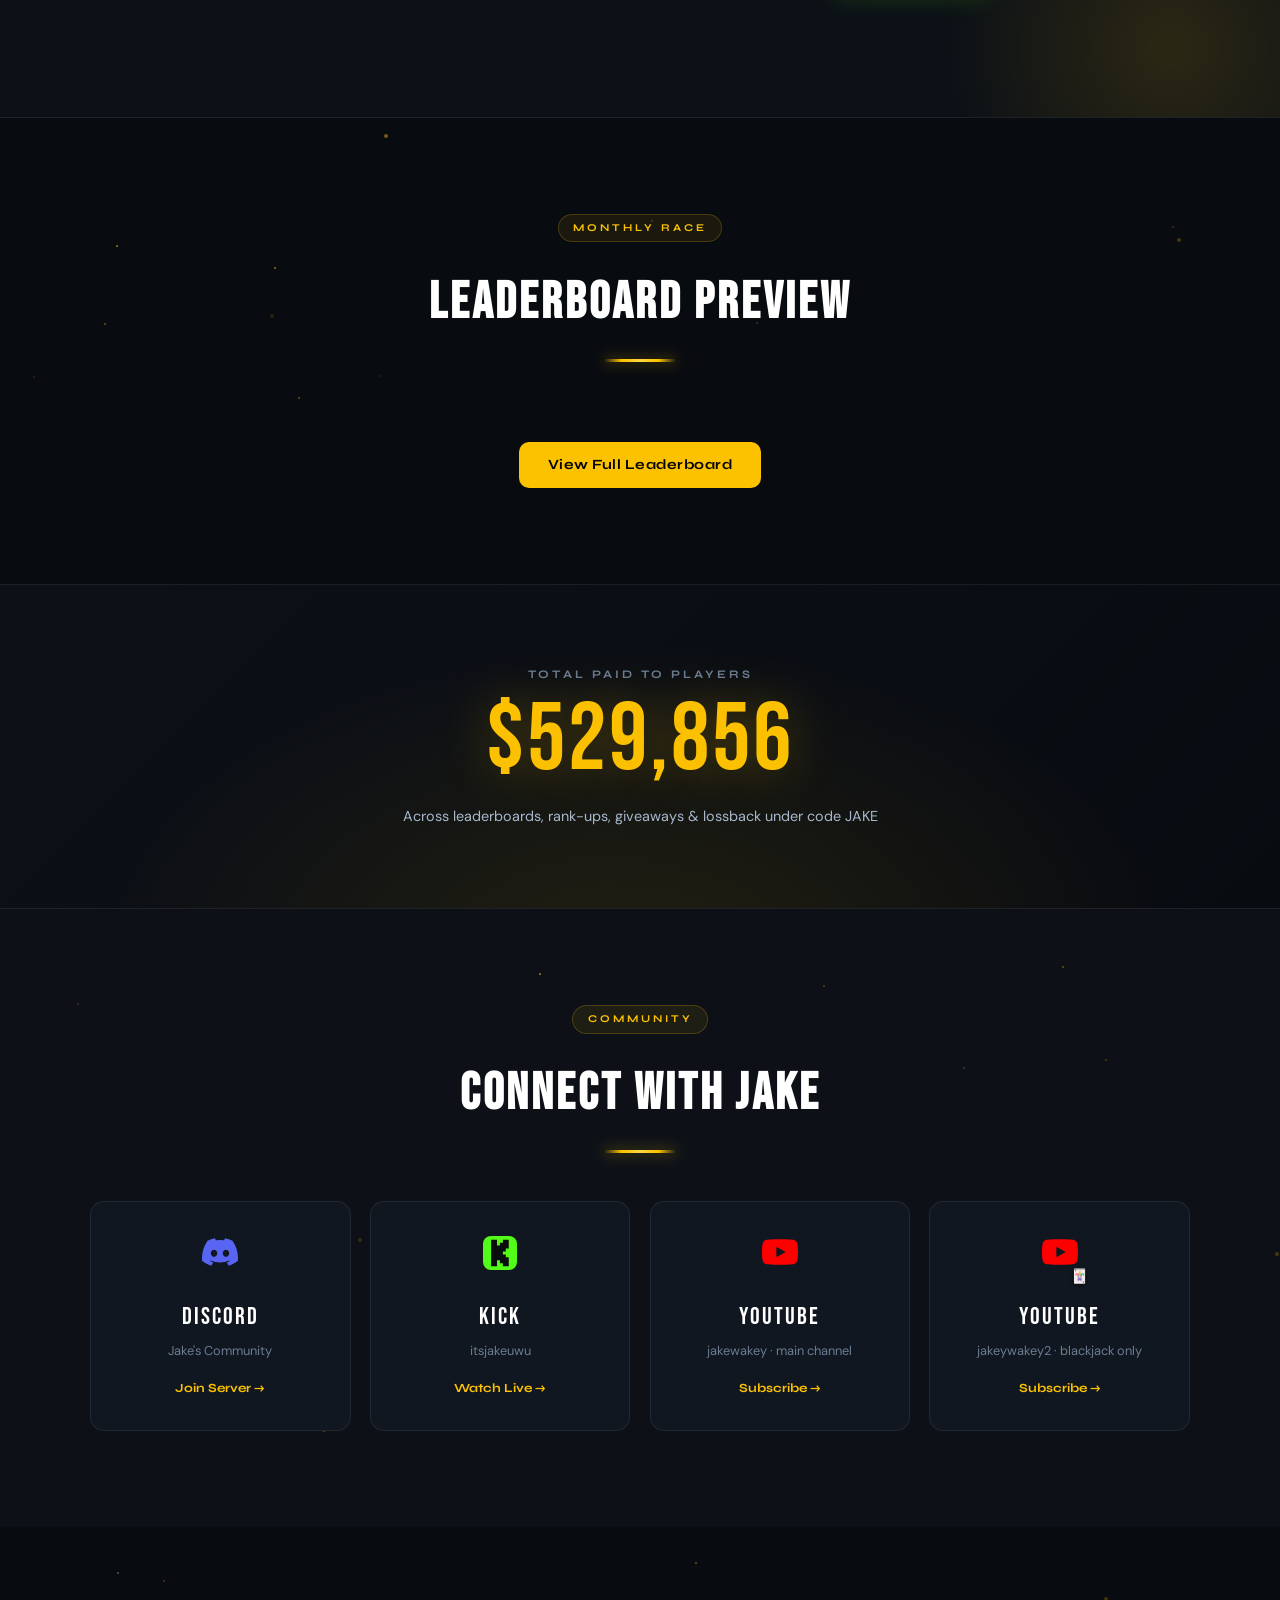
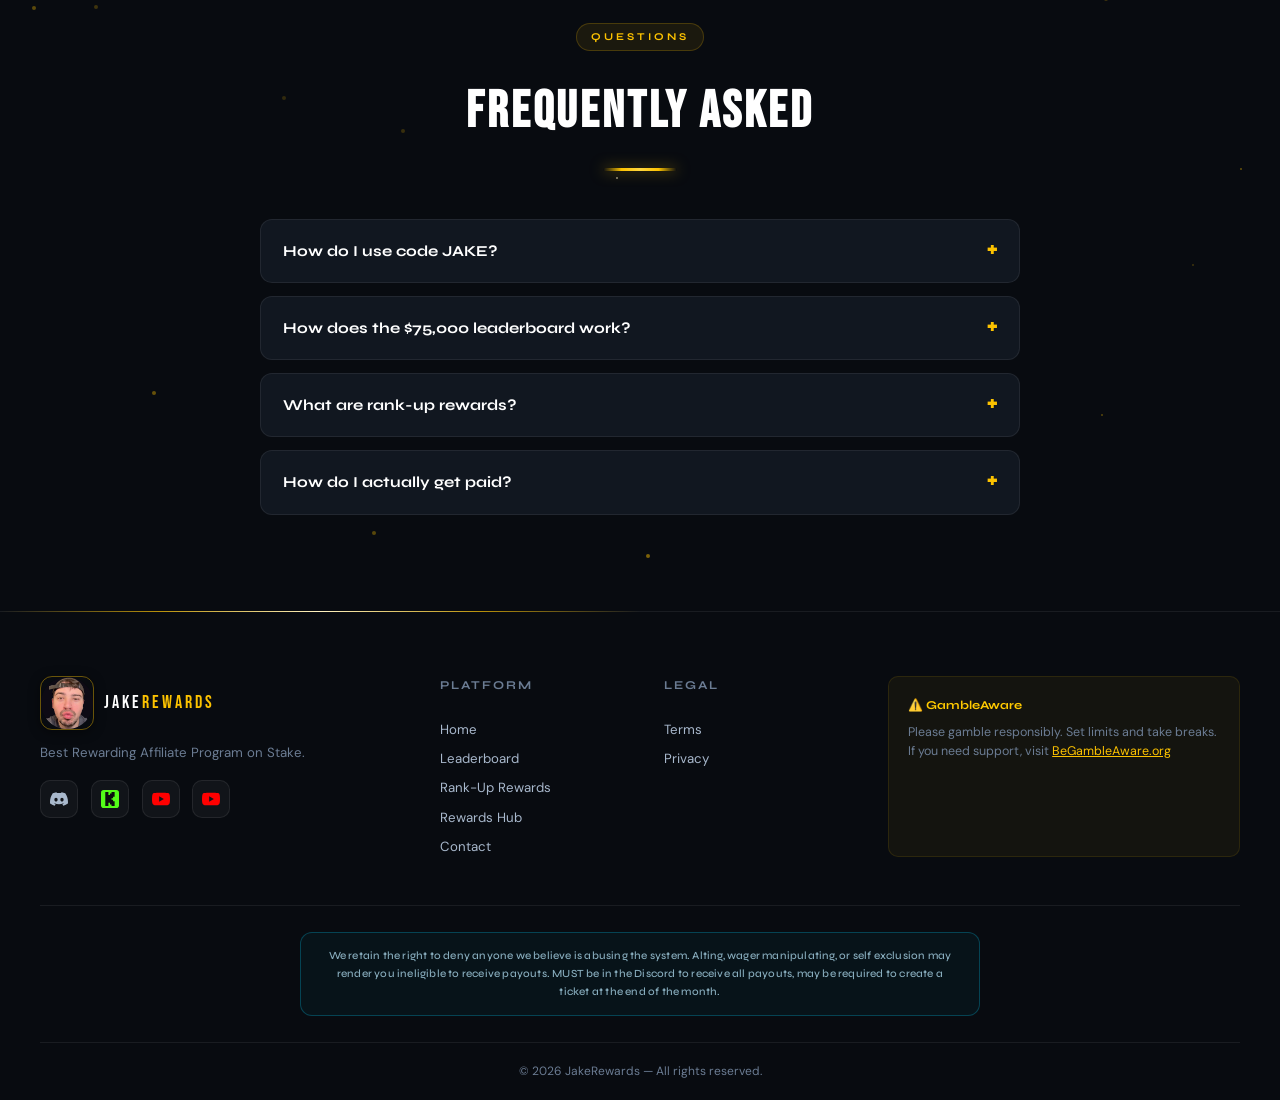
==== commit 72f0b857: "Add files via upload" ====
--- a/index.html
+++ b/index.html
@@ -18,7 +18,7 @@
   <meta name="keywords" content="jake rewards, stake affiliate code jake, stake leaderboard, stake rank up rewards, stake giveaway, jakerewards"/>
   <meta property="og:title" content="JakeRewards — Most Rewarding Stake Affiliate 2026"/>
   <meta property="og:description" content="$75,000 monthly leaderboard, daily $350 giveaway, rank-up rewards. Use code JAKE on Stake."/>
-  <meta property="og:image" content="https://jakerewards.com/og-image.png?v=15"/>
+  <meta property="og:image" content="https://jakerewards.com/og-image.png?v=16"/>
   <meta property="og:image:width" content="1200"/>
   <meta property="og:image:height" content="630"/>
   <meta property="og:type" content="website"/>
@@ -26,7 +26,7 @@
   <meta name="twitter:card" content="summary_large_image"/>
   <meta name="twitter:title" content="JakeRewards — Most Rewarding Stake Affiliate 2026"/>
   <meta name="twitter:description" content="$75,000 monthly leaderboard, daily $350 giveaway, rank-up rewards. Use code JAKE on Stake."/>
-  <meta name="twitter:image" content="https://jakerewards.com/og-image.png?v=15"/>
+  <meta name="twitter:image" content="https://jakerewards.com/og-image.png?v=16"/>
   <link rel="preconnect" href="https://fonts.googleapis.com"/>
   <link rel="preconnect" href="https://fonts.gstatic.com" crossorigin/>
   <link href="https://fonts.googleapis.com/css2?family=Bebas+Neue&family=Syne:wght@400;600;700;800&family=DM+Sans:wght@300;400;500&display=swap" rel="stylesheet" media="print" onload="this.media='all'"/>
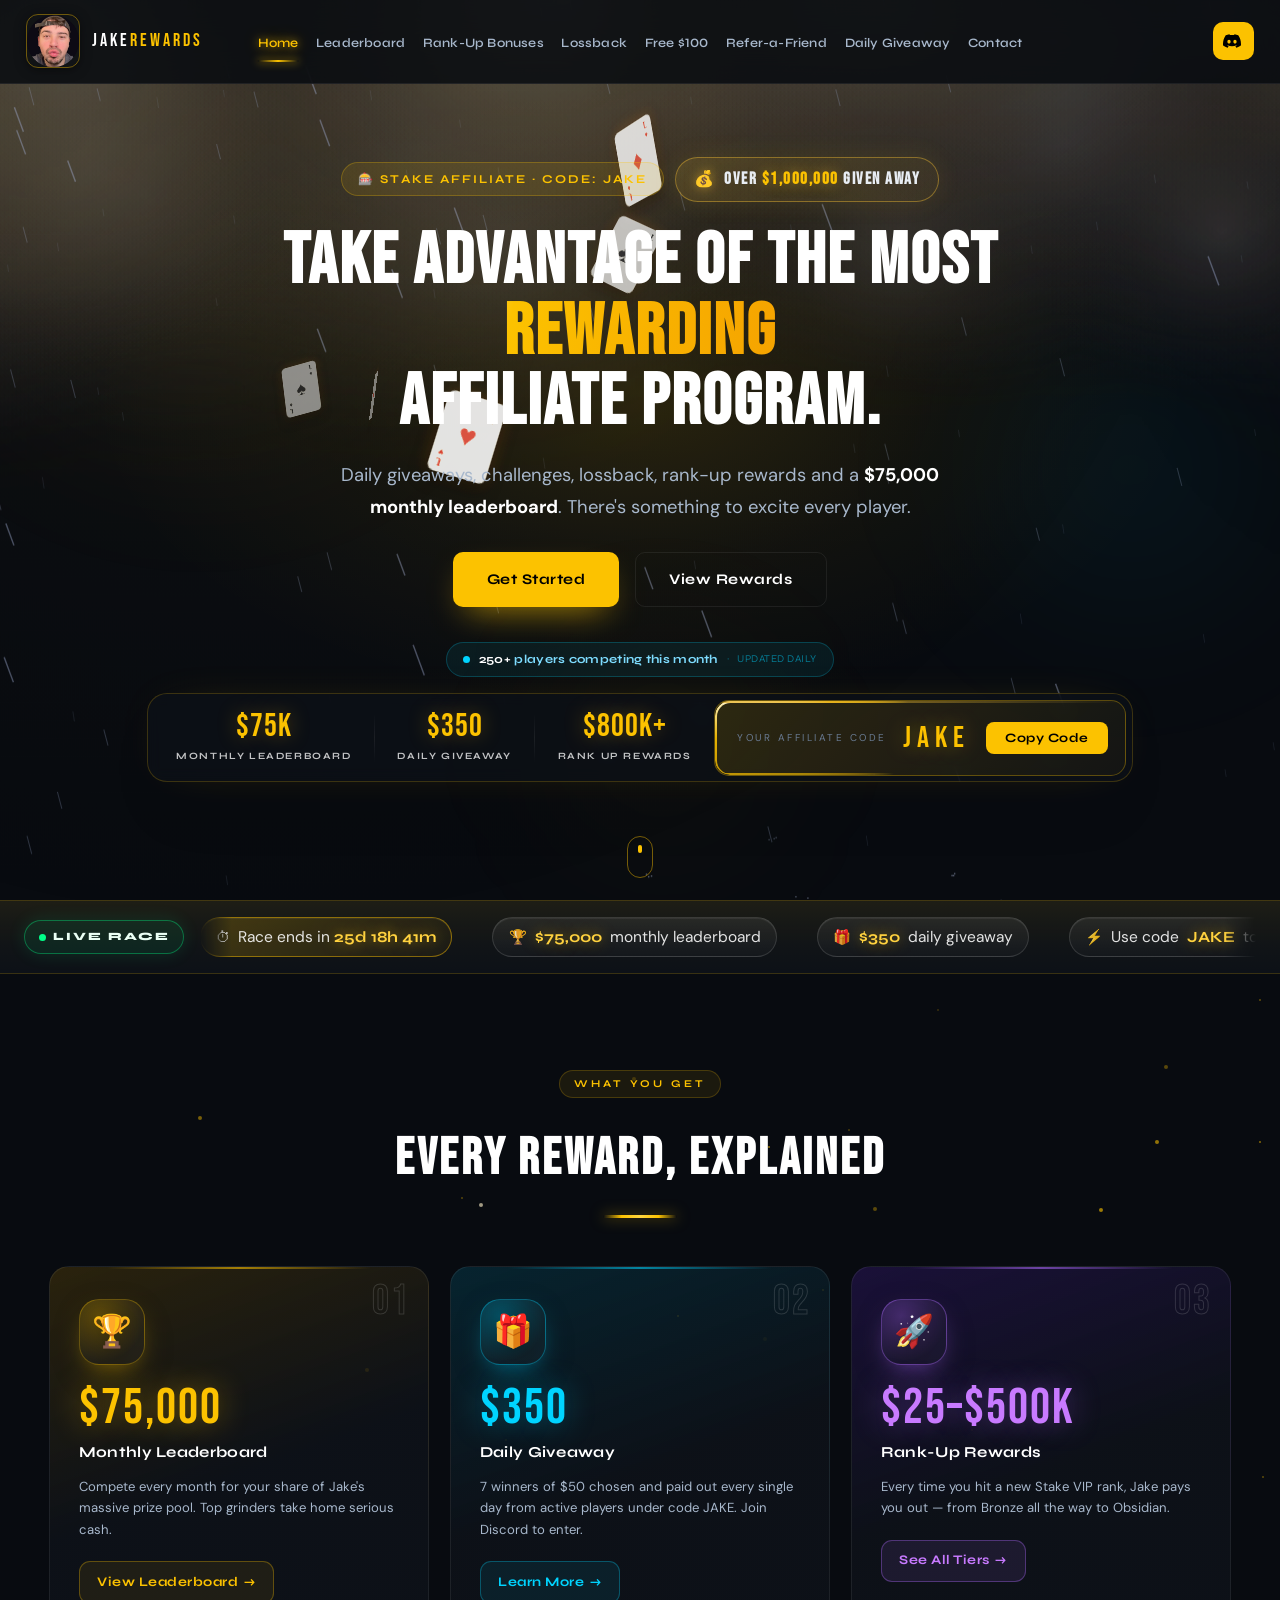
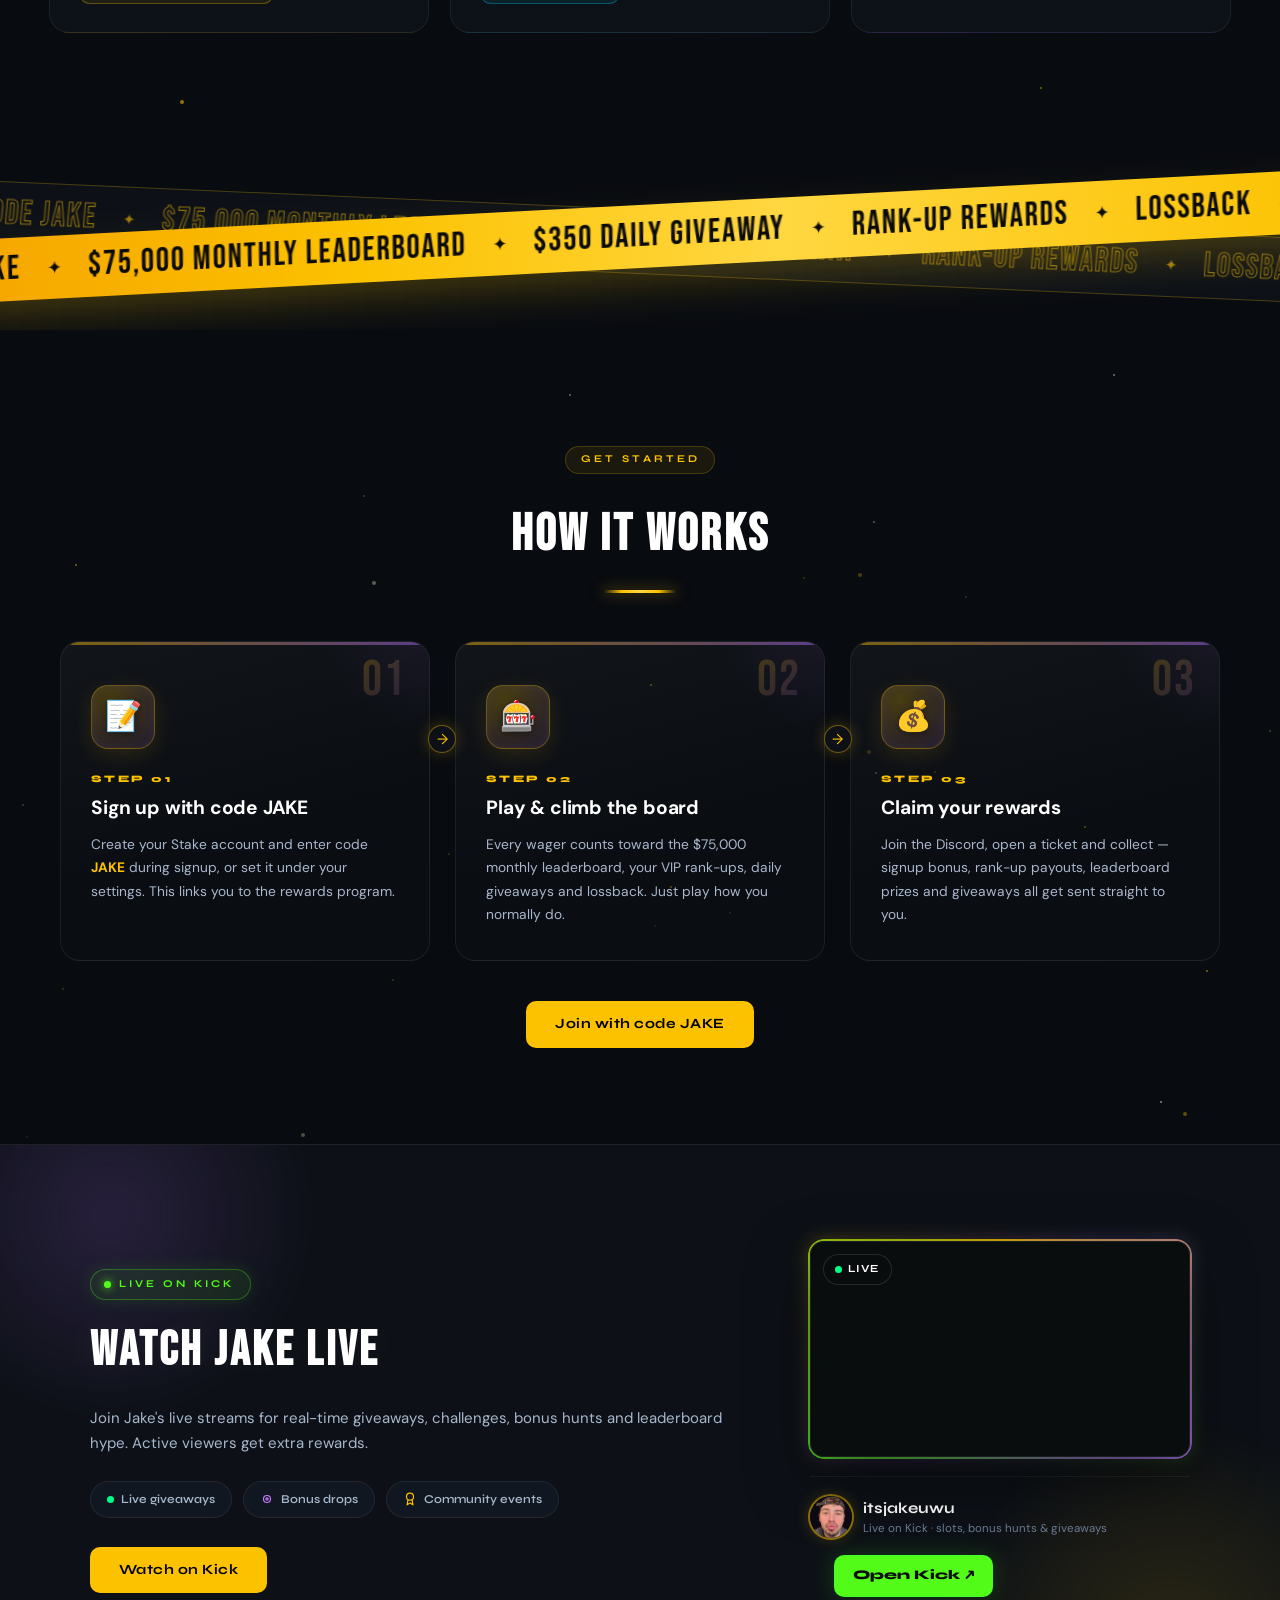
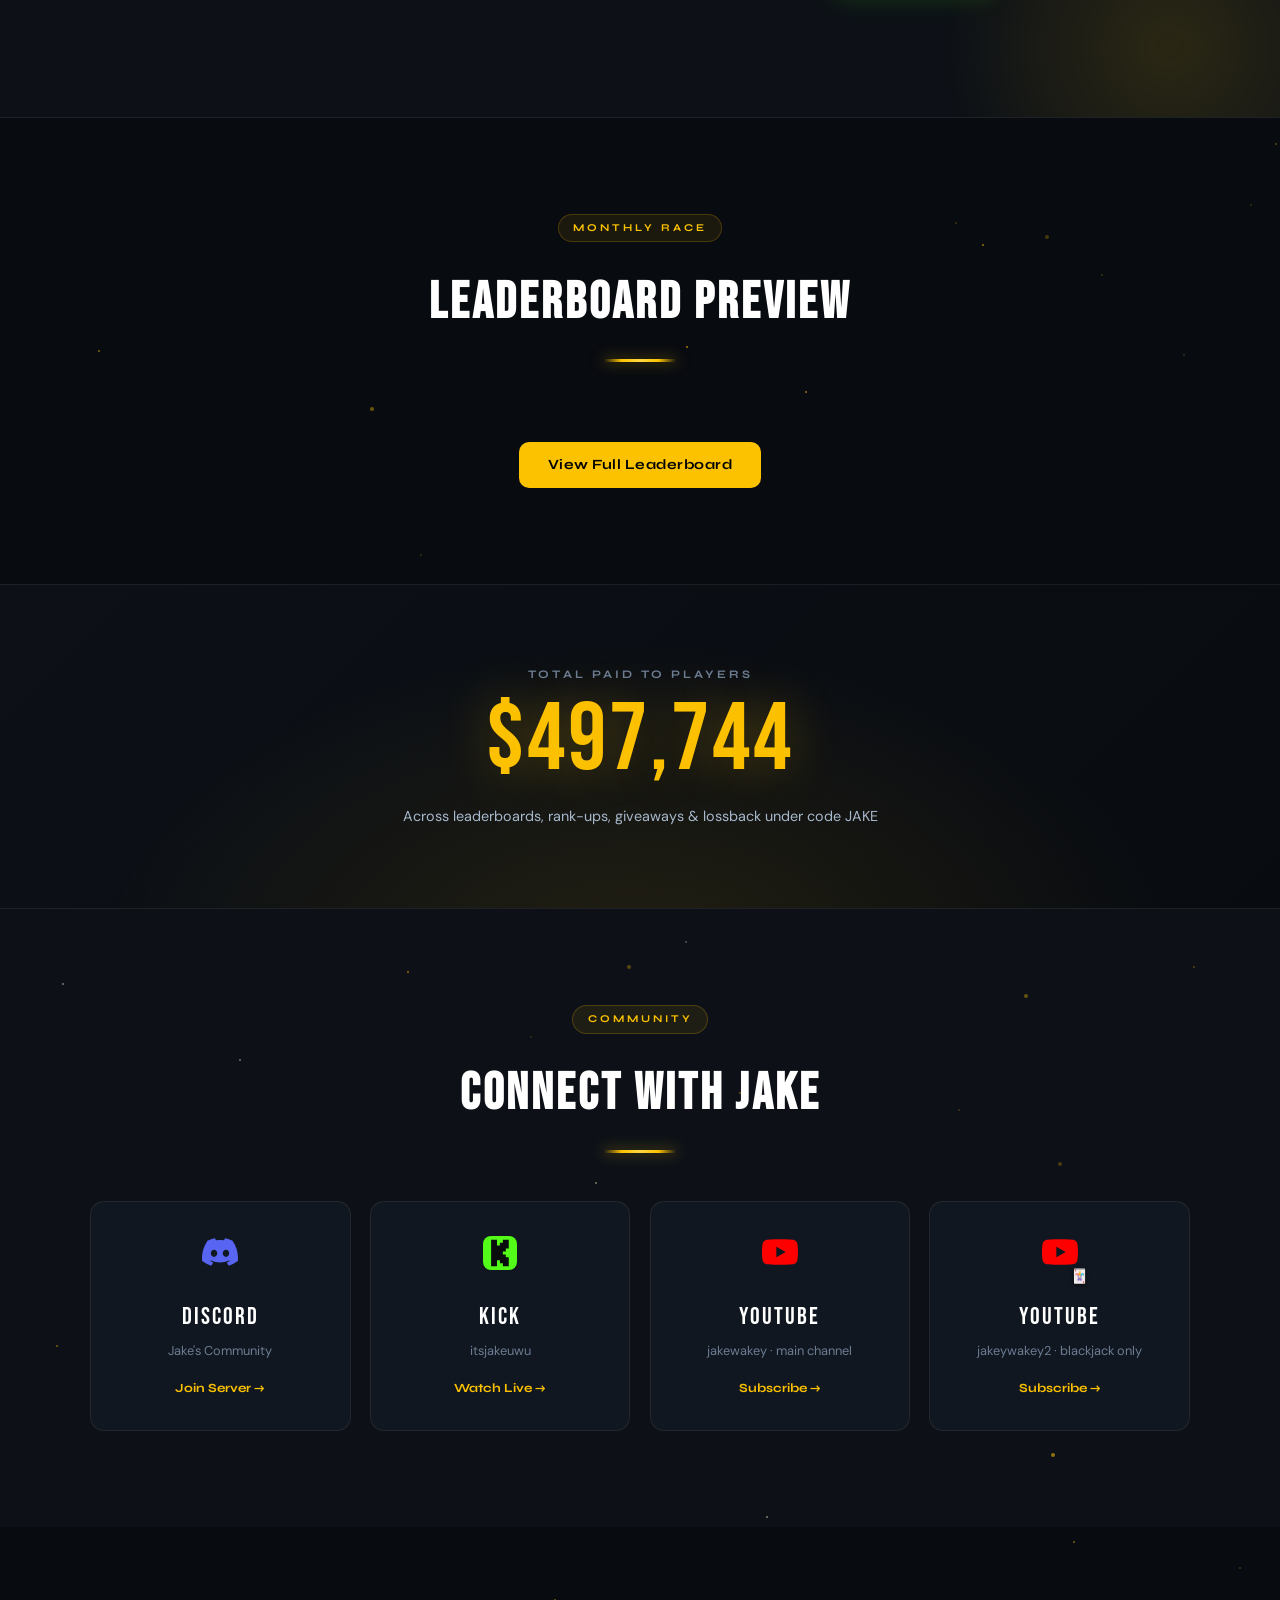
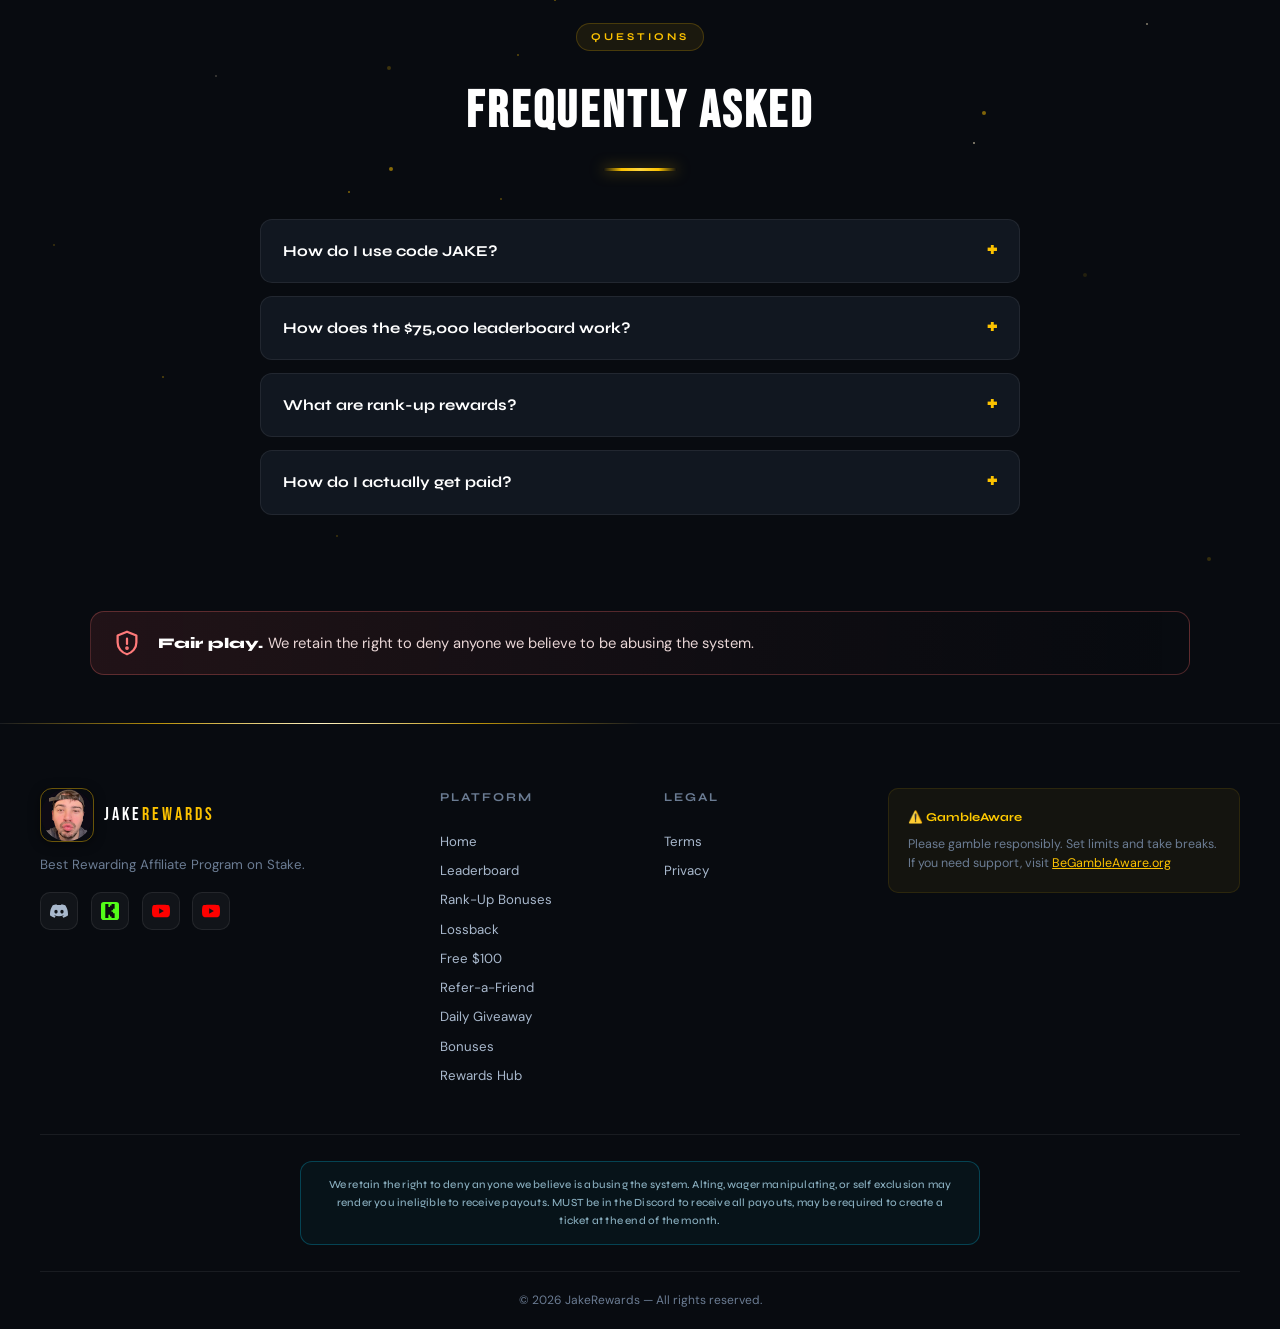
==== commit 43464b2b: "Add files via upload" ====
--- a/index.html
+++ b/index.html
@@ -18,7 +18,7 @@
   <meta name="keywords" content="jake rewards, stake affiliate code jake, stake leaderboard, stake rank up rewards, stake giveaway, jakerewards"/>
   <meta property="og:title" content="JakeRewards — Most Rewarding Stake Affiliate 2026"/>
   <meta property="og:description" content="$75,000 monthly leaderboard, daily $350 giveaway, rank-up rewards. Use code JAKE on Stake."/>
-  <meta property="og:image" content="https://jakerewards.com/og-image.png?v=16"/>
+  <meta property="og:image" content="https://jakerewards.com/og-image.png?v=17"/>
   <meta property="og:image:width" content="1200"/>
   <meta property="og:image:height" content="630"/>
   <meta property="og:type" content="website"/>
@@ -26,13 +26,13 @@
   <meta name="twitter:card" content="summary_large_image"/>
   <meta name="twitter:title" content="JakeRewards — Most Rewarding Stake Affiliate 2026"/>
   <meta name="twitter:description" content="$75,000 monthly leaderboard, daily $350 giveaway, rank-up rewards. Use code JAKE on Stake."/>
-  <meta name="twitter:image" content="https://jakerewards.com/og-image.png?v=16"/>
+  <meta name="twitter:image" content="https://jakerewards.com/og-image.png?v=17"/>
   <link rel="preconnect" href="https://fonts.googleapis.com"/>
   <link rel="preconnect" href="https://fonts.gstatic.com" crossorigin/>
   <link href="https://fonts.googleapis.com/css2?family=Bebas+Neue&family=Syne:wght@400;600;700;800&family=DM+Sans:wght@300;400;500&display=swap" rel="stylesheet" media="print" onload="this.media='all'"/>
   <noscript><link href="https://fonts.googleapis.com/css2?family=Bebas+Neue&family=Syne:wght@400;600;700;800&family=DM+Sans:wght@300;400;500&display=swap" rel="stylesheet"/></noscript>
-  <link rel="stylesheet" href="style.css"/>
-  <link rel="stylesheet" href="motion.css?v=10"/>
+  <link rel="stylesheet" href="style.css?v=21"/>
+  <link rel="stylesheet" href="motion.css?v=12"/>
 <style>
 @keyframes badgeFloat{0%,100%{transform:translateY(0)}50%{transform:translateY(-5px)}}
 @keyframes shimmerLine{0%{left:-100%}100%{left:100%}}
@@ -219,29 +219,27 @@
     <span class="logo-text">JAKE<span class="logo-accent">REWARDS</span></span>
   </a>
   <ul class="nav-links">
-    <li><a href="index.html" class="active">Home</a></li>
-    <li class="dropdown">
-      <a href="rewards.html">Rewards ▾</a>
-      <div class="dropdown-menu">
-        <a href="leaderboard.html">$75,000 Leaderboard</a>
-        <a href="rankrewards.html">Rank-Up Rewards</a>
-        <a href="bonuses.html">Bonuses</a>
-      </div>
-    </li>
+    <li><a href="index.html" class="active" aria-current="page">Home</a></li>
     <li><a href="leaderboard.html">Leaderboard</a></li>
-    <li><a href="refer.html">Refer a Friend</a></li>
-    <li><a href="https://discord.com/invite/jakethedegen" target="_blank">Contact</a></li>
+    <li><a href="rankrewards.html">Rank-Up Bonuses</a></li>
+    <li><a href="lossback.html">Lossback</a></li>
+    <li><a href="free100.html">Free $100</a></li>
+    <li><a href="refer.html">Refer-a-Friend</a></li>
+    <li><a href="giveaway.html">Daily Giveaway</a></li>
+    <li><a href="https://discord.com/invite/jakethedegen" target="_blank" rel="noopener">Contact</a></li>
   </ul>
-  <a href="https://discord.com/invite/jakethedegen" target="_blank" class="nav-cta"><svg width="16" height="16" viewBox="0 0 24 24" fill="currentColor" xmlns="http://www.w3.org/2000/svg"><path d="M20.317 4.369a19.79 19.79 0 0 0-4.885-1.515.074.074 0 0 0-.079.037c-.211.375-.444.864-.608 1.249a18.27 18.27 0 0 0-5.487 0 12.6 12.6 0 0 0-.617-1.249.077.077 0 0 0-.079-.037A19.736 19.736 0 0 0 3.677 4.369a.07.07 0 0 0-.032.027C.533 9.046-.32 13.58.099 18.057a.082.082 0 0 0 .031.057 19.9 19.9 0 0 0 5.993 3.03.078.078 0 0 0 .084-.028c.462-.63.874-1.295 1.226-1.994a.076.076 0 0 0-.041-.106 13.107 13.107 0 0 1-1.872-.892.077.077 0 0 1-.008-.128c.126-.094.252-.192.372-.291a.074.074 0 0 1 .077-.01c3.928 1.793 8.18 1.793 12.062 0a.074.074 0 0 1 .078.009c.12.099.246.198.373.292a.077.077 0 0 1-.006.127 12.3 12.3 0 0 1-1.873.892.077.077 0 0 0-.041.107c.36.698.772 1.362 1.225 1.993a.076.076 0 0 0 .084.028 19.84 19.84 0 0 0 6.002-3.03.077.077 0 0 0 .032-.054c.5-5.177-.838-9.674-3.549-13.66a.061.061 0 0 0-.031-.028zM8.02 15.331c-1.183 0-2.157-1.085-2.157-2.419 0-1.333.956-2.419 2.157-2.419 1.21 0 2.176 1.096 2.157 2.42 0 1.333-.956 2.418-2.157 2.418zm7.975 0c-1.183 0-2.157-1.085-2.157-2.419 0-1.333.955-2.419 2.157-2.419 1.21 0 2.176 1.096 2.157 2.42 0 1.333-.946 2.418-2.157 2.418z"/></svg>Discord</a>
-  <button class="nav-hamburger" onclick="toggleMobile()">☰</button>
+  <a href="https://discord.com/invite/jakethedegen" target="_blank" class="nav-cta" aria-label="Discord"><svg width="16" height="16" viewBox="0 0 24 24" fill="currentColor" xmlns="http://www.w3.org/2000/svg"><path d="M20.317 4.369a19.79 19.79 0 0 0-4.885-1.515.074.074 0 0 0-.079.037c-.211.375-.444.864-.608 1.249a18.27 18.27 0 0 0-5.487 0 12.6 12.6 0 0 0-.617-1.249.077.077 0 0 0-.079-.037A19.736 19.736 0 0 0 3.677 4.369a.07.07 0 0 0-.032.027C.533 9.046-.32 13.58.099 18.057a.082.082 0 0 0 .031.057 19.9 19.9 0 0 0 5.993 3.03.078.078 0 0 0 .084-.028c.462-.63.874-1.295 1.226-1.994a.076.076 0 0 0-.041-.106 13.107 13.107 0 0 1-1.872-.892.077.077 0 0 1-.008-.128c.126-.094.252-.192.372-.291a.074.074 0 0 1 .077-.01c3.928 1.793 8.18 1.793 12.062 0a.074.074 0 0 1 .078.009c.12.099.246.198.373.292a.077.077 0 0 1-.006.127 12.3 12.3 0 0 1-1.873.892.077.077 0 0 0-.041.107c.36.698.772 1.362 1.225 1.993a.076.076 0 0 0 .084.028 19.84 19.84 0 0 0 6.002-3.03.077.077 0 0 0 .032-.054c.5-5.177-.838-9.674-3.549-13.66a.061.061 0 0 0-.031-.028zM8.02 15.331c-1.183 0-2.157-1.085-2.157-2.419 0-1.333.956-2.419 2.157-2.419 1.21 0 2.176 1.096 2.157 2.42 0 1.333-.956 2.418-2.157 2.418zm7.975 0c-1.183 0-2.157-1.085-2.157-2.419 0-1.333.955-2.419 2.157-2.419 1.21 0 2.176 1.096 2.157 2.42 0 1.333-.946 2.418-2.157 2.418z"/></svg>Discord</a>
+  <button class="nav-hamburger" onclick="toggleMobile()" aria-label="Open menu" aria-controls="mobile-nav">☰</button>
 </nav>
 <div class="mobile-nav" id="mobile-nav">
-  <a href="index.html">Home</a>
-  <a href="leaderboard.html">Leaderboard</a>
-  <a href="refer.html">Refer a Friend</a>
-  <a href="rankrewards.html">Rank-Up Rewards</a>
-  <a href="bonuses.html">Bonuses</a>
-  <a href="https://discord.com/invite/jakethedegen" target="_blank">Discord</a>
+  <a href="index.html" class="active" aria-current="page" style="--i:0"><span>Home</span></a>
+  <a href="leaderboard.html" style="--i:1"><span>Leaderboard</span></a>
+  <a href="rankrewards.html" style="--i:2"><span>Rank-Up Bonuses</span></a>
+  <a href="lossback.html" style="--i:3"><span>Lossback</span></a>
+  <a href="free100.html" style="--i:4"><span>Free $100</span></a>
+  <a href="refer.html" style="--i:5"><span>Refer-a-Friend</span></a>
+  <a href="giveaway.html" style="--i:6"><span>Daily Giveaway</span></a>
+  <a href="https://discord.com/invite/jakethedegen" target="_blank" rel="noopener" style="--i:7"><span>Contact (Discord)</span></a>
 </div>
 
 <!-- HERO -->
@@ -514,6 +512,10 @@
 </section>
 
 <!-- FOOTER -->
+<aside class="jr-deny" role="note">
+  <svg width="30" height="30" viewBox="0 0 24 24" fill="none" stroke="currentColor" stroke-width="1.8" stroke-linecap="round" stroke-linejoin="round" aria-hidden="true"><path d="M12 3l7.5 3v5.5c0 4.6-3.2 8.3-7.5 9.5-4.3-1.2-7.5-4.9-7.5-9.5V6L12 3z"/><path d="M12 8.5v4.2"/><circle cx="12" cy="16" r=".6" fill="currentColor"/></svg>
+  <p><b>Fair play.</b>We retain the right to deny anyone we believe to be abusing the system.</p>
+</aside>
 <footer class="footer">
   <div class="footer-inner">
     <div class="footer-brand">
@@ -529,14 +531,7 @@
         <a href="https://www.youtube.com/@jakeplaysbj" target="_blank" class="fs-youtube" title="YouTube (BJ)"><svg viewBox="0 0 24 24" fill="currentColor" xmlns="http://www.w3.org/2000/svg" style="color:#FF0000"><path d="M23.498 6.186a3.016 3.016 0 0 0-2.122-2.136C19.505 3.545 12 3.545 12 3.545s-7.505 0-9.377.505A3.017 3.017 0 0 0 .502 6.186C0 8.07 0 12 0 12s0 3.93.502 5.814a3.016 3.016 0 0 0 2.122 2.136c1.871.505 9.376.505 9.376.505s7.505 0 9.377-.505a3.015 3.015 0 0 0 2.122-2.136C24 15.93 24 12 24 12s0-3.93-.502-5.814zM9.545 15.568V8.432L15.818 12l-6.273 3.568z"/></svg></a>
       </div>
     </div>
-    <div class="footer-col">
-      <h4>Platform</h4>
-      <a href="index.html">Home</a>
-      <a href="leaderboard.html">Leaderboard</a>
-      <a href="rankrewards.html">Rank-Up Rewards</a>
-      <a href="rewards.html">Rewards Hub</a>
-      <a href="https://discord.com/invite/jakethedegen" target="_blank">Contact</a>
-    </div>
+    <div class="footer-col"><h4>Platform</h4><a href="index.html">Home</a><a href="leaderboard.html">Leaderboard</a><a href="rankrewards.html">Rank-Up Bonuses</a><a href="lossback.html">Lossback</a><a href="free100.html">Free $100</a><a href="refer.html">Refer-a-Friend</a><a href="giveaway.html">Daily Giveaway</a><a href="bonuses.html">Bonuses</a><a href="rewards.html">Rewards Hub</a></div>
     <div class="footer-col">
       <h4>Legal</h4>
       <a href="terms.html">Terms</a>
@@ -1102,17 +1097,20 @@
 })();
 </script>
 <!-- Mobile bottom nav -->
-<nav id="mobile-bottom-nav">
-  <a href="index.html" class="mbn-item" data-page="home">
+<nav id="mobile-bottom-nav" aria-label="Quick links">
+  <a href="index.html" class="mbn-item active">
     <span class="mbn-icon">🏠</span><span>Home</span>
   </a>
-  <a href="leaderboard.html" class="mbn-item" data-page="leaderboard">
+  <a href="leaderboard.html" class="mbn-item">
     <span class="mbn-icon">🏆</span><span>Leaderboard</span>
   </a>
-  <a href="bonuses.html" class="mbn-item" data-page="bonuses">
-    <span class="mbn-icon">🎁</span><span>Bonuses</span>
+  <a href="free100.html" class="mbn-item">
+    <span class="mbn-icon">🎁</span><span>Free $100</span>
   </a>
-  <a href="https://discord.com/invite/jakethedegen" target="_blank" class="mbn-item">
+  <a href="giveaway.html" class="mbn-item">
+    <span class="mbn-icon">🎉</span><span>Giveaway</span>
+  </a>
+  <a href="https://discord.com/invite/jakethedegen" class="mbn-item" target="_blank" rel="noopener">
     <span class="mbn-icon">💬</span><span>Discord</span>
   </a>
 </nav>
@@ -1215,6 +1213,6 @@
 })();
 </script>
 <script src="storm.js?v=9"></script>
-<script src="motion.js?v=9"></script>
+<script src="motion.js?v=10"></script>
 </body>
 </html>
--- a/style.css
+++ b/style.css
@@ -796,3 +796,40 @@
 .footer-socials a.fs-kick:hover .kick-icon{background:#53FC18;}
 .footer-socials a.fs-kick:hover .kick-icon path{fill:#000;}
 .footer-socials a.fs-youtube:hover svg{fill:#FF0000;}
+
+/* ════════════════════════════════════════
+   NAV v3 (Nov 2026): every page listed on its own, no dropdown
+════════════════════════════════════════ */
+.nav-links{gap:1.25rem}
+.nav-links>li>a{font-size:.8rem;letter-spacing:.2px;white-space:nowrap;padding:.35rem 0}
+.nav-links a em{font-style:normal;font-weight:800;color:var(--gold);transition:text-shadow .25s}
+.nav-links>li>a:hover em,.nav-links>li>a.active em{text-shadow:0 0 10px rgba(252,194,0,.8)}
+.nav-hamburger{width:42px;height:42px;border-radius:10px;border:1px solid rgba(252,194,0,.25)!important;background:rgba(252,194,0,.06)!important;font-size:1.15rem!important;line-height:1}
+.mobile-nav{max-height:calc(100dvh - 70px);overflow-y:auto;padding:.6rem 1.2rem 1rem;gap:2px;background:rgba(10,13,19,.97);backdrop-filter:blur(16px);-webkit-backdrop-filter:blur(16px)}
+.mobile-nav a{display:flex;align-items:center;justify-content:space-between;gap:1rem;padding:.8rem .9rem!important;border-radius:10px;border-bottom:none!important;font-size:.95rem}
+.mobile-nav a em{font-style:normal;font:400 1.05rem/1 var(--font-display);letter-spacing:1px;color:var(--gold);padding:.25rem .55rem;border-radius:6px;background:rgba(252,194,0,.08);border:1px solid rgba(252,194,0,.22)}
+.mobile-nav a.active{background:rgba(252,194,0,.08);color:#fff;box-shadow:inset 3px 0 0 var(--gold)}
+.mobile-nav.open a{animation:jrMob .45s cubic-bezier(.2,.8,.2,1) both;animation-delay:calc(var(--i,0) * 35ms)}
+@keyframes jrMob{from{opacity:0;transform:translateX(-14px)}to{opacity:1;transform:none}}
+/* compact: keep the header content inside a centred 1240px band instead of edge to edge */
+.nav{padding-left:max(1.6rem,calc((100% - 1240px) / 2));padding-right:max(1.6rem,calc((100% - 1240px) / 2))}
+.nav-links{gap:1.6rem}
+/* logo | links (truly centred) | Discord, so the links never drift to one side */
+@media(min-width:1101px){.nav{display:grid;grid-template-columns:1fr auto 1fr;column-gap:1.2rem}.nav-logo{justify-self:start}.nav-cta{justify-self:end}}
+/* tablets in landscape / small laptops: Discord shrinks to an icon instead of disappearing */
+@media(max-width:1300px){.nav-links{gap:1.1rem}.nav-cta{font-size:0;gap:0;padding:.62rem;border-radius:10px}.nav-cta svg{width:18px;height:18px}}
+@media(max-width:1100px){.nav-links,.nav-cta{display:none}.nav-hamburger{display:block}}
+#mobile-bottom-nav .mbn-item span:last-child{white-space:nowrap}
+
+/* ════════════════════════════════════════
+   FAIR-PLAY NOTICE (every page, above the footer)
+════════════════════════════════════════ */
+.jr-deny{position:relative;z-index:1;max-width:1100px;margin:0 auto 3rem;padding:1rem 1.3rem;display:flex;align-items:center;gap:1rem;border-radius:14px;background:linear-gradient(90deg,rgba(255,92,92,.10),rgba(255,92,92,.03) 60%,transparent);border:1px solid rgba(255,110,110,.28);color:var(--text)}
+.jr-deny svg{flex:none;width:30px;height:30px;color:#ff7a7a}
+.jr-deny p{margin:0;font-size:.92rem;line-height:1.5;color:#e9d6d6}
+.jr-deny b{color:#fff;font-family:var(--font-head);font-weight:800;margin-right:.35rem}
+@media(max-width:1180px){.jr-deny{margin:0 1rem 2.5rem}}
+@media(prefers-reduced-motion:reduce){.mobile-nav.open a{animation:none}}
+/* Syne's default figures read like letters ("$5oo"); use lining figures in the nav and the new pages */
+.nav-links,.mobile-nav,#mobile-bottom-nav,.footer-col,.jr-lbnote,body.pg-lossback *,body.pg-free100 *,body.pg-giveaway *{font-feature-settings:"lnum"}
+.footer-responsible{align-self:start}
--- a/motion.css
+++ b/motion.css
@@ -250,3 +250,6 @@
 
 /* small phones: page titles like "$75,000 LEADERBOARD" were wider than the screen */
 @media (max-width:480px){.page-hero h1{font-size:clamp(1.8rem,9vw,2.5rem);letter-spacing:1.5px;overflow-wrap:anywhere}}
+
+/* keep the closing CTA off the screen edges on tablets */
+.pg-start{max-width:min(1100px,calc(100% - 2rem))}
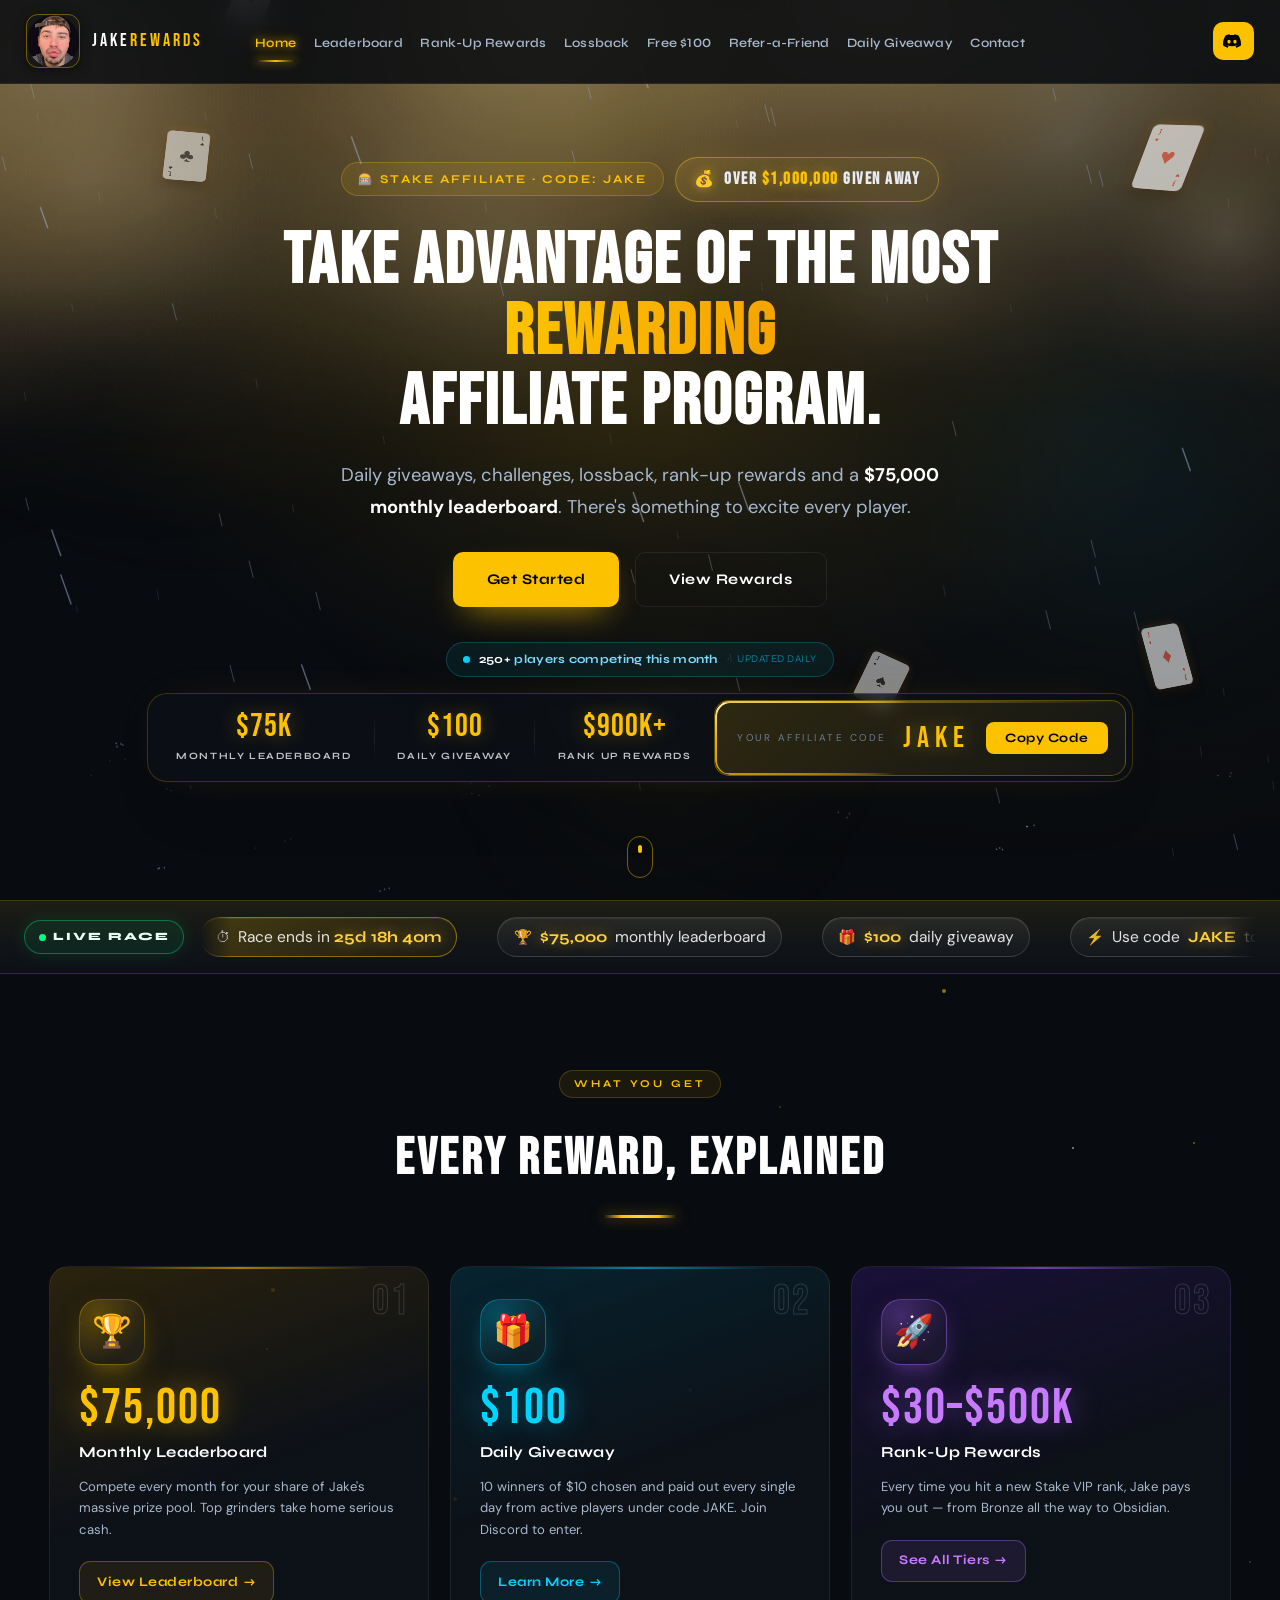
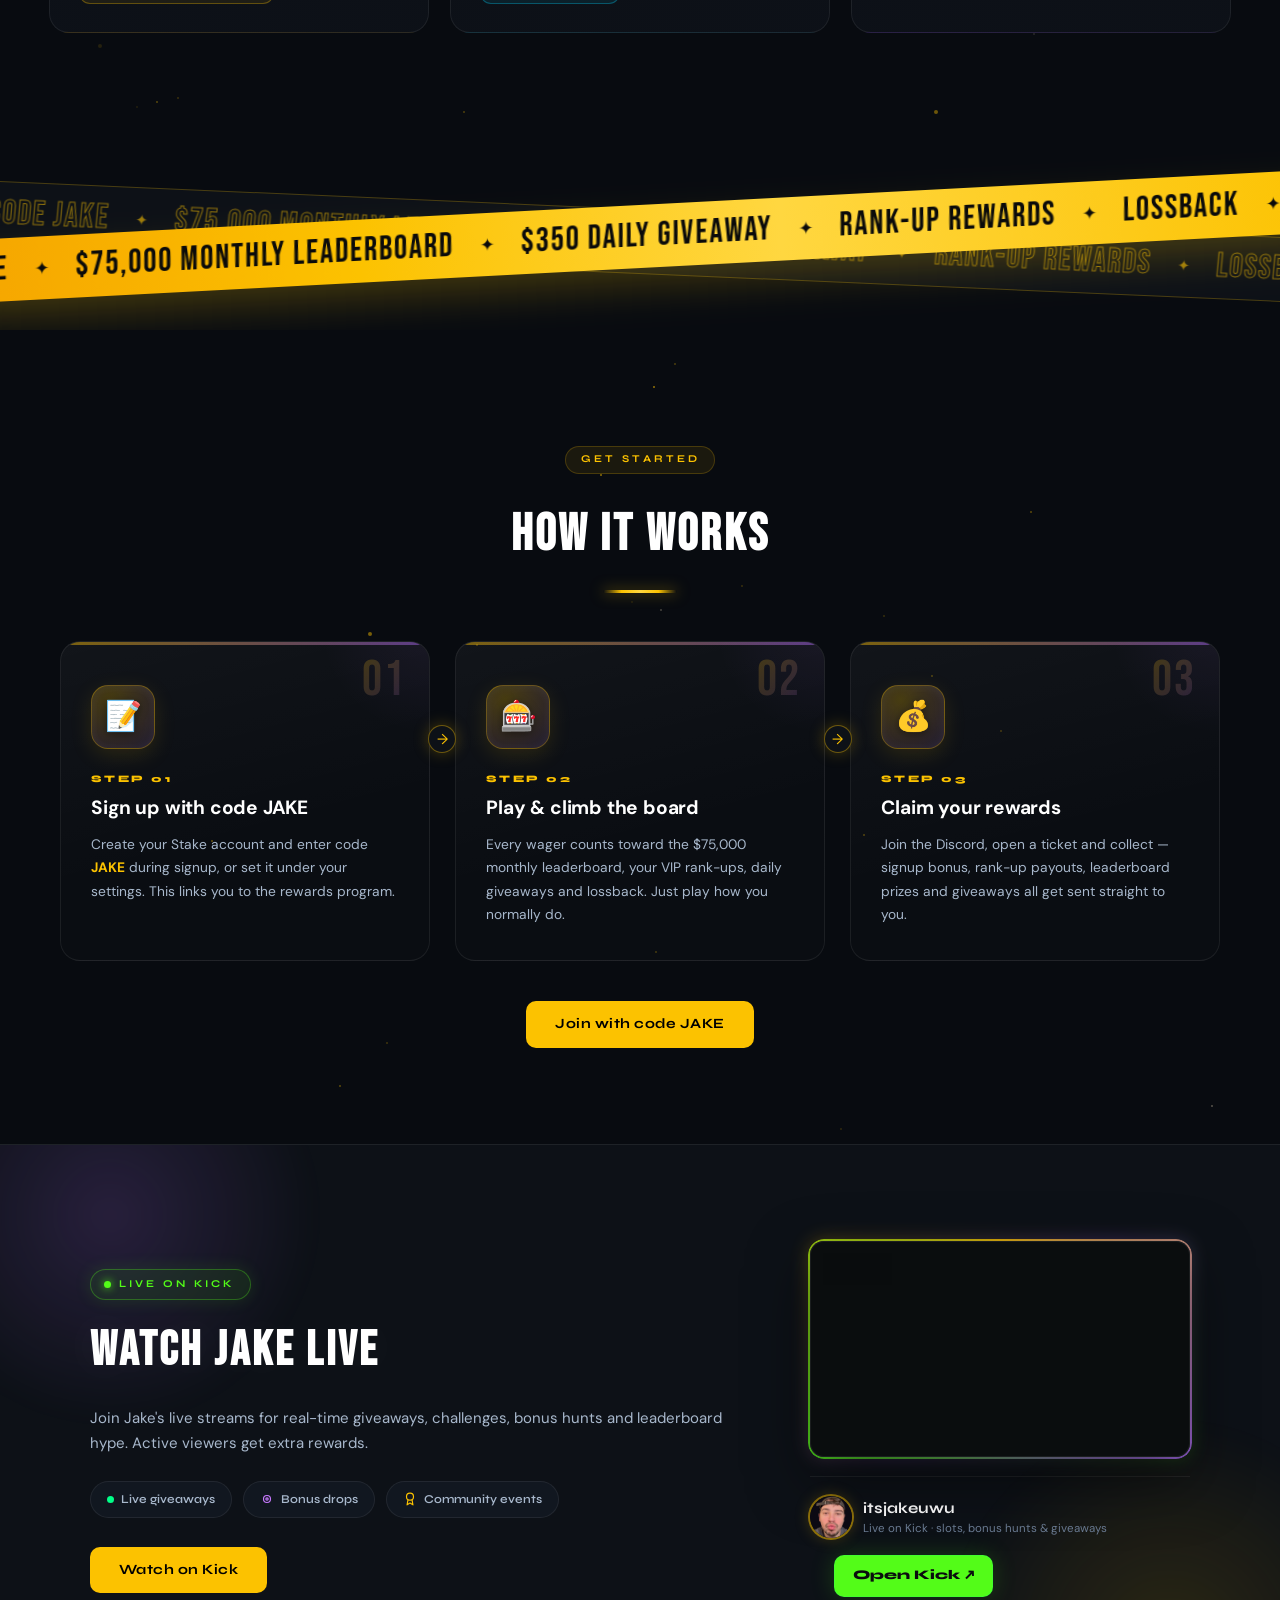
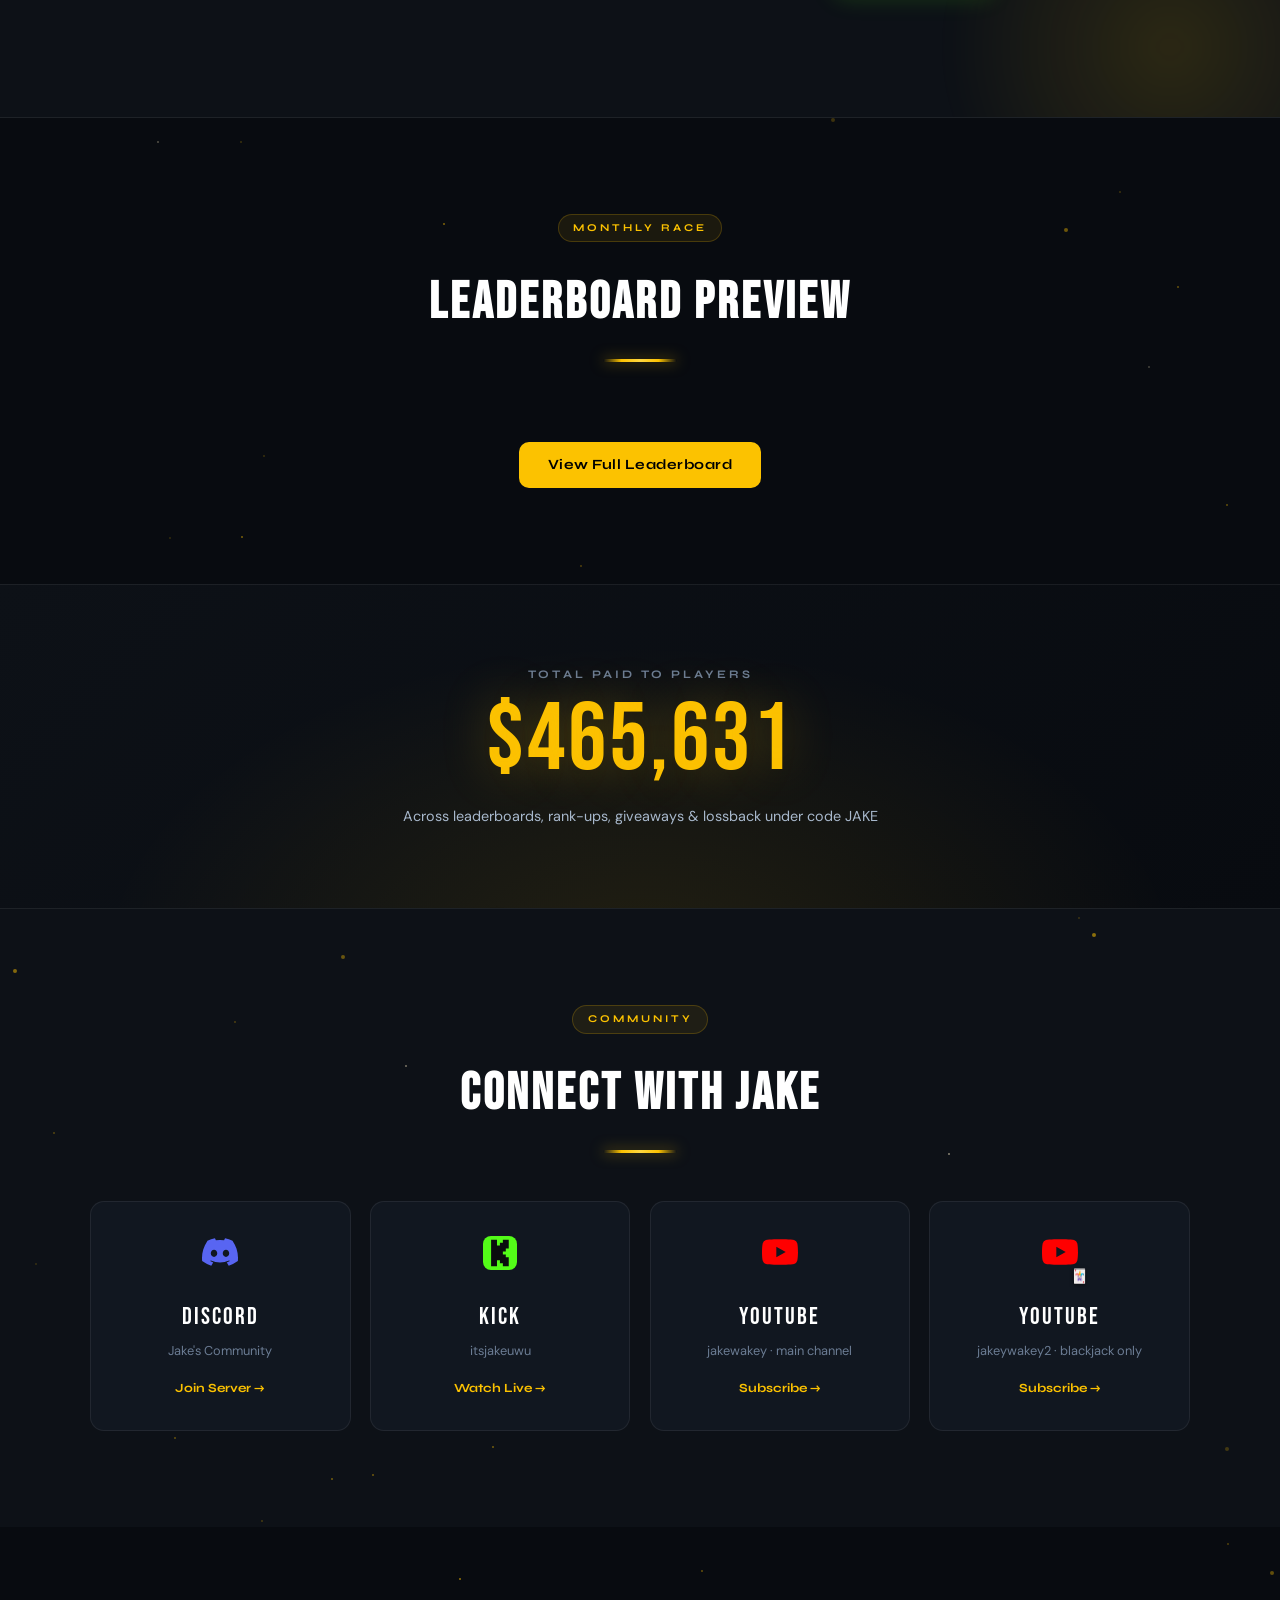
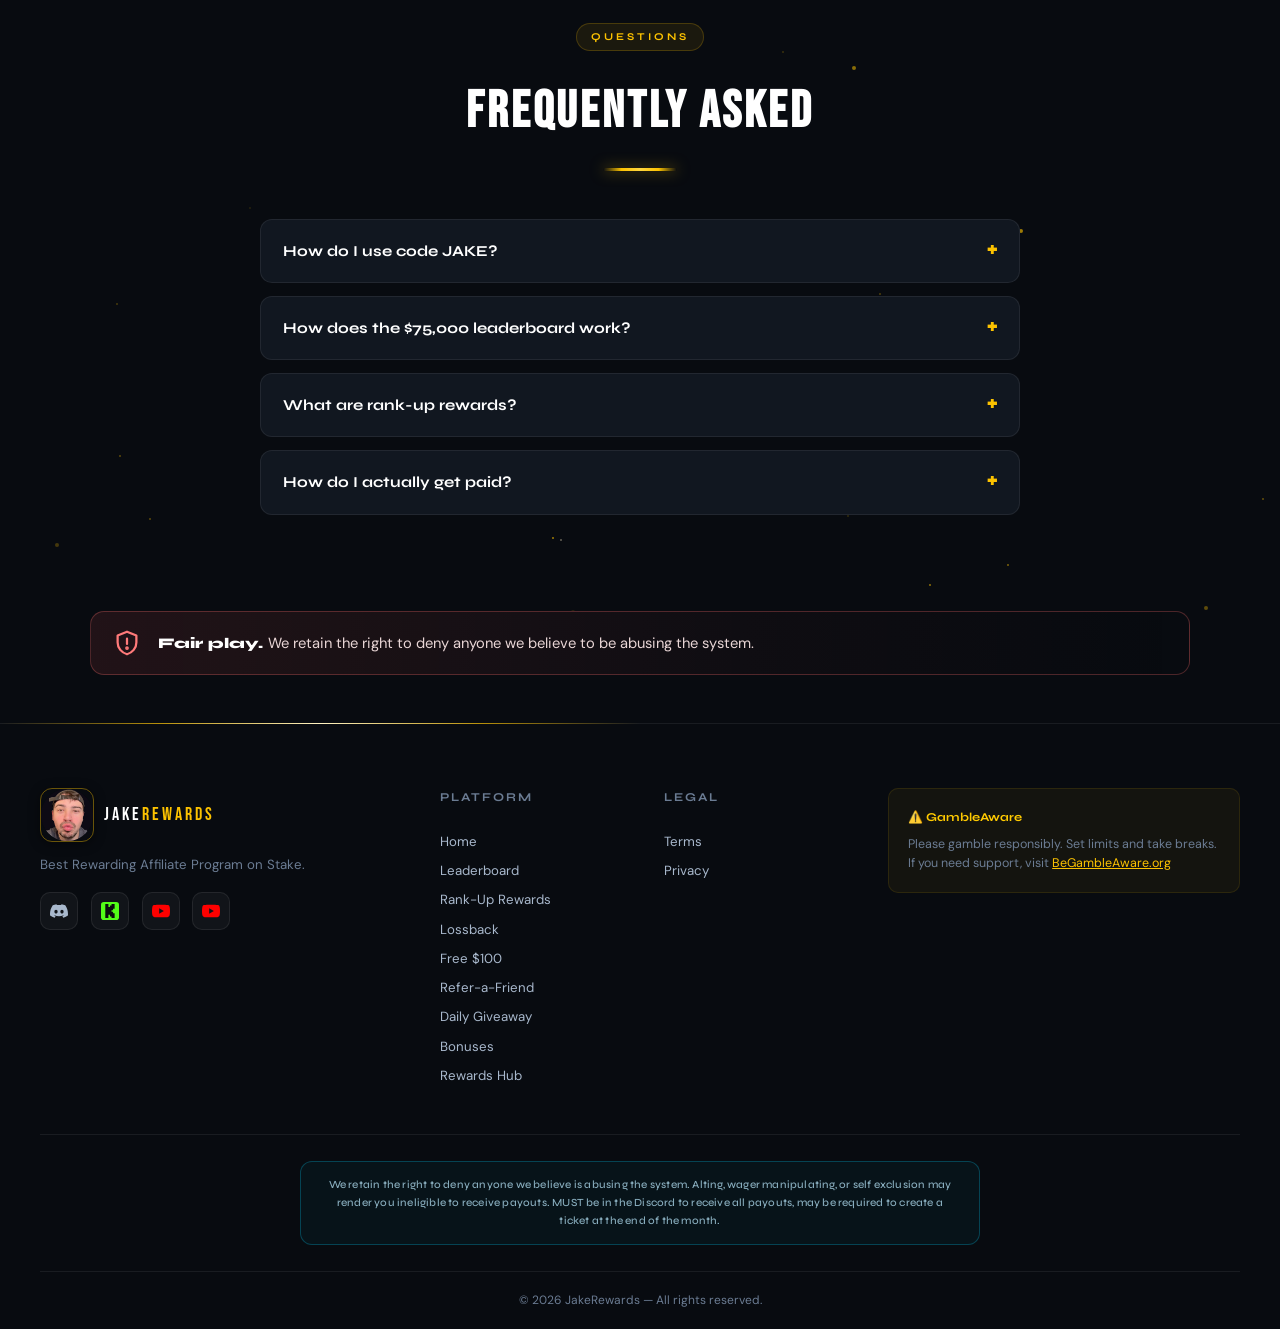
==== commit d0b29e7f: "Add files via upload" ====
--- a/index.html
+++ b/index.html
@@ -14,10 +14,10 @@
   <link rel="apple-touch-icon" href="logo.png">
   <meta name="viewport" content="width=device-width, initial-scale=1.0"/>
   <title>JakeRewards — Most Rewarding Stake Affiliate 2026</title>
-  <meta name="description" content="Jake's affiliate program on Stake. $75,000 monthly leaderboard, daily $350 giveaway, rank-up rewards from Bronze to Obsidian. Use code JAKE."/>
+  <meta name="description" content="Jake's affiliate program on Stake. $75,000 monthly leaderboard, daily $100 giveaway, rank-up rewards from Bronze to Obsidian. Use code JAKE."/>
   <meta name="keywords" content="jake rewards, stake affiliate code jake, stake leaderboard, stake rank up rewards, stake giveaway, jakerewards"/>
   <meta property="og:title" content="JakeRewards — Most Rewarding Stake Affiliate 2026"/>
-  <meta property="og:description" content="$75,000 monthly leaderboard, daily $350 giveaway, rank-up rewards. Use code JAKE on Stake."/>
+  <meta property="og:description" content="$75,000 monthly leaderboard, daily $100 giveaway, rank-up rewards. Use code JAKE on Stake."/>
   <meta property="og:image" content="https://jakerewards.com/og-image.png?v=17"/>
   <meta property="og:image:width" content="1200"/>
   <meta property="og:image:height" content="630"/>
@@ -25,7 +25,7 @@
   <meta property="og:url" content="https://jakerewards.com/"/>
   <meta name="twitter:card" content="summary_large_image"/>
   <meta name="twitter:title" content="JakeRewards — Most Rewarding Stake Affiliate 2026"/>
-  <meta name="twitter:description" content="$75,000 monthly leaderboard, daily $350 giveaway, rank-up rewards. Use code JAKE on Stake."/>
+  <meta name="twitter:description" content="$75,000 monthly leaderboard, daily $100 giveaway, rank-up rewards. Use code JAKE on Stake."/>
   <meta name="twitter:image" content="https://jakerewards.com/og-image.png?v=17"/>
   <link rel="preconnect" href="https://fonts.googleapis.com"/>
   <link rel="preconnect" href="https://fonts.gstatic.com" crossorigin/>
@@ -221,7 +221,7 @@
   <ul class="nav-links">
     <li><a href="index.html" class="active" aria-current="page">Home</a></li>
     <li><a href="leaderboard.html">Leaderboard</a></li>
-    <li><a href="rankrewards.html">Rank-Up Bonuses</a></li>
+    <li><a href="rankrewards.html">Rank-Up Rewards</a></li>
     <li><a href="lossback.html">Lossback</a></li>
     <li><a href="free100.html">Free $100</a></li>
     <li><a href="refer.html">Refer-a-Friend</a></li>
@@ -234,7 +234,7 @@
 <div class="mobile-nav" id="mobile-nav">
   <a href="index.html" class="active" aria-current="page" style="--i:0"><span>Home</span></a>
   <a href="leaderboard.html" style="--i:1"><span>Leaderboard</span></a>
-  <a href="rankrewards.html" style="--i:2"><span>Rank-Up Bonuses</span></a>
+  <a href="rankrewards.html" style="--i:2"><span>Rank-Up Rewards</span></a>
   <a href="lossback.html" style="--i:3"><span>Lossback</span></a>
   <a href="free100.html" style="--i:4"><span>Free $100</span></a>
   <a href="refer.html" style="--i:5"><span>Refer-a-Friend</span></a>
@@ -287,9 +287,9 @@
     <div class="hero-stats">
       <div class="stat"><span class="stat-num" data-target="75000" data-prefix="$" data-suffix="K" data-divide="1000">$75K</span><span class="stat-label">Monthly Leaderboard</span></div>
       <div class="stat-divider"></div>
-      <div class="stat"><span class="stat-num" data-target="350" data-prefix="$">$350</span><span class="stat-label">Daily Giveaway</span></div>
+      <div class="stat"><span class="stat-num" data-target="100" data-prefix="$">$100</span><span class="stat-label">Daily Giveaway</span></div>
       <div class="stat-divider"></div>
-      <div class="stat"><span class="stat-num" data-target="800000" data-prefix="$" data-suffix="K+" data-divide="1000">$800K+</span><span class="stat-label">Rank Up Rewards</span></div>
+      <div class="stat"><span class="stat-num" data-target="900000" data-prefix="$" data-suffix="K+" data-divide="1000">$900K+</span><span class="stat-label">Rank Up Rewards</span></div>
     </div>
     <!-- Live player count bar -->
     <div class="hero-live-bar" id="hero-live-bar" style="display:none;">
@@ -335,9 +335,9 @@
       <canvas class="card-rain" data-colors="#00d4ff,#fff,#e6b432" data-syms="🎁,$,💎,◎,Ξ"></canvas>
       <div style="position:relative;z-index:1;">
         <div class="reward-icon">🎁</div>
-        <div class="reward-amount">$350</div>
+        <div class="reward-amount">$100</div>
         <div class="reward-name">Daily Giveaway</div>
-        <p class="reward-desc">7 winners of $50 chosen and paid out every single day from active players under code JAKE. Join Discord to enter.</p>
+        <p class="reward-desc">10 winners of $10 chosen and paid out every single day from active players under code JAKE. Join Discord to enter.</p>
         <a href="bonuses.html" class="reward-link">Learn More</a>
       </div>
     </div>
@@ -345,7 +345,7 @@
       <canvas class="card-rain" data-colors="#b464ff,#e6b432,#00d4ff" data-syms="🚀,◆,💎,$,Ξ"></canvas>
       <div style="position:relative;z-index:1;">
         <div class="reward-icon">🚀</div>
-        <div class="reward-amount">$25–$500K</div>
+        <div class="reward-amount">$30–$500K</div>
         <div class="reward-name">Rank-Up Rewards</div>
         <p class="reward-desc">Every time you hit a new Stake VIP rank, Jake pays you out — from Bronze all the way to Obsidian.</p>
         <a href="rankrewards.html" class="reward-link">See All Tiers</a>
@@ -502,7 +502,7 @@
     </div>
     <div class="faq-item">
       <button class="faq-q">What are rank-up rewards?<span class="faq-chev">+</span></button>
-      <div class="faq-a"><p>Each time you hit a new Stake VIP rank (Bronze through Obsidian), Jake pays you a bonus on top of Stake's own reward — from $25 at the lower tiers up to massive payouts at the top. Check the Rank-Up Rewards page for the full list.</p></div>
+      <div class="faq-a"><p>Each time you hit a new Stake VIP rank (Bronze through Obsidian), Jake pays you a bonus on top of Stake's own reward — from $30 at the lower tiers up to massive payouts at the top. Check the Rank-Up Rewards page for the full list.</p></div>
     </div>
     <div class="faq-item">
       <button class="faq-q">How do I actually get paid?<span class="faq-chev">+</span></button>
@@ -531,7 +531,7 @@
         <a href="https://www.youtube.com/@jakeplaysbj" target="_blank" class="fs-youtube" title="YouTube (BJ)"><svg viewBox="0 0 24 24" fill="currentColor" xmlns="http://www.w3.org/2000/svg" style="color:#FF0000"><path d="M23.498 6.186a3.016 3.016 0 0 0-2.122-2.136C19.505 3.545 12 3.545 12 3.545s-7.505 0-9.377.505A3.017 3.017 0 0 0 .502 6.186C0 8.07 0 12 0 12s0 3.93.502 5.814a3.016 3.016 0 0 0 2.122 2.136c1.871.505 9.376.505 9.376.505s7.505 0 9.377-.505a3.015 3.015 0 0 0 2.122-2.136C24 15.93 24 12 24 12s0-3.93-.502-5.814zM9.545 15.568V8.432L15.818 12l-6.273 3.568z"/></svg></a>
       </div>
     </div>
-    <div class="footer-col"><h4>Platform</h4><a href="index.html">Home</a><a href="leaderboard.html">Leaderboard</a><a href="rankrewards.html">Rank-Up Bonuses</a><a href="lossback.html">Lossback</a><a href="free100.html">Free $100</a><a href="refer.html">Refer-a-Friend</a><a href="giveaway.html">Daily Giveaway</a><a href="bonuses.html">Bonuses</a><a href="rewards.html">Rewards Hub</a></div>
+    <div class="footer-col"><h4>Platform</h4><a href="index.html">Home</a><a href="leaderboard.html">Leaderboard</a><a href="rankrewards.html">Rank-Up Rewards</a><a href="lossback.html">Lossback</a><a href="free100.html">Free $100</a><a href="refer.html">Refer-a-Friend</a><a href="giveaway.html">Daily Giveaway</a><a href="bonuses.html">Bonuses</a><a href="rewards.html">Rewards Hub</a></div>
     <div class="footer-col">
       <h4>Legal</h4>
       <a href="terms.html">Terms</a>
@@ -571,7 +571,7 @@
 }
 // Podium (top 3) — wait for deferred data like ticker + counter
 // Real prize labels for home podium top 3
-const _HOME_PRIZES=[{cash:20000,lb:'10%'},{cash:10000,lb:'7.5%'},{cash:5000,lb:'5%'}];
+const _HOME_PRIZES=[{cash:20000},{cash:10000},{cash:5000}];
 function _homePrizeLabel(idx){const p=_HOME_PRIZES[idx];if(!p)return '';if(p.lb)return '$'+p.cash.toLocaleString()+' + '+p.lb+' lossback';return '$'+p.cash.toLocaleString();}
 function _maskUser(n){if(!n)return '—';if(n.length<=5)return '*'.repeat(n.length);return '*'.repeat(5)+n.slice(5);}
 
@@ -713,7 +713,7 @@
       });
     }else{
       out.push(pill('<span class="race-ico">🏆</span><span class="win-amt">$75,000</span> monthly leaderboard'));
-      out.push(pill('<span class="race-ico">🎁</span><span class="win-amt">$350</span> daily giveaway'));
+      out.push(pill('<span class="race-ico">🎁</span><span class="win-amt">$100</span> daily giveaway'));
       out.push(pill('<span class="race-ico">⚡</span>Use code <span class="win-amt">JAKE</span> to join the race'));
     }
     out.push(pill('<span class="race-ico">⚡</span>Wager under code <span class="win-amt">JAKE</span> to climb the board','race-hl'));
